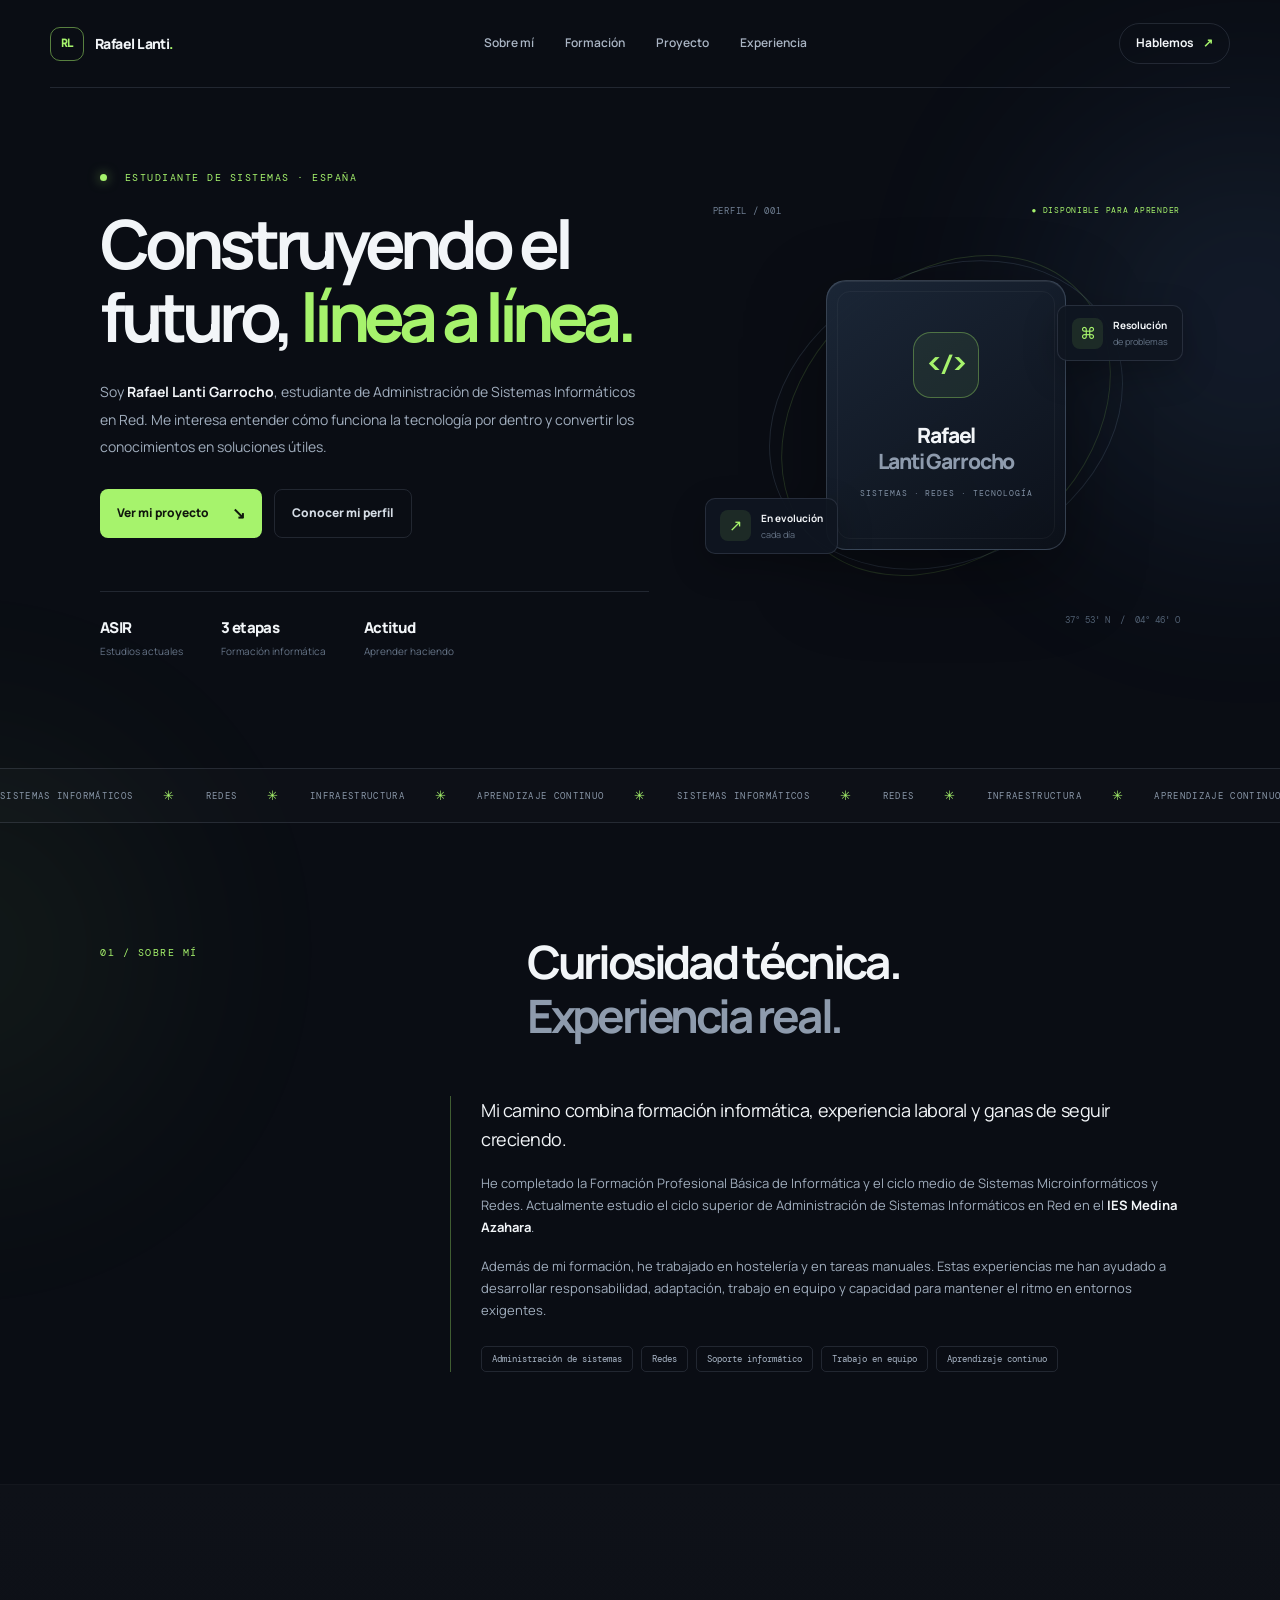
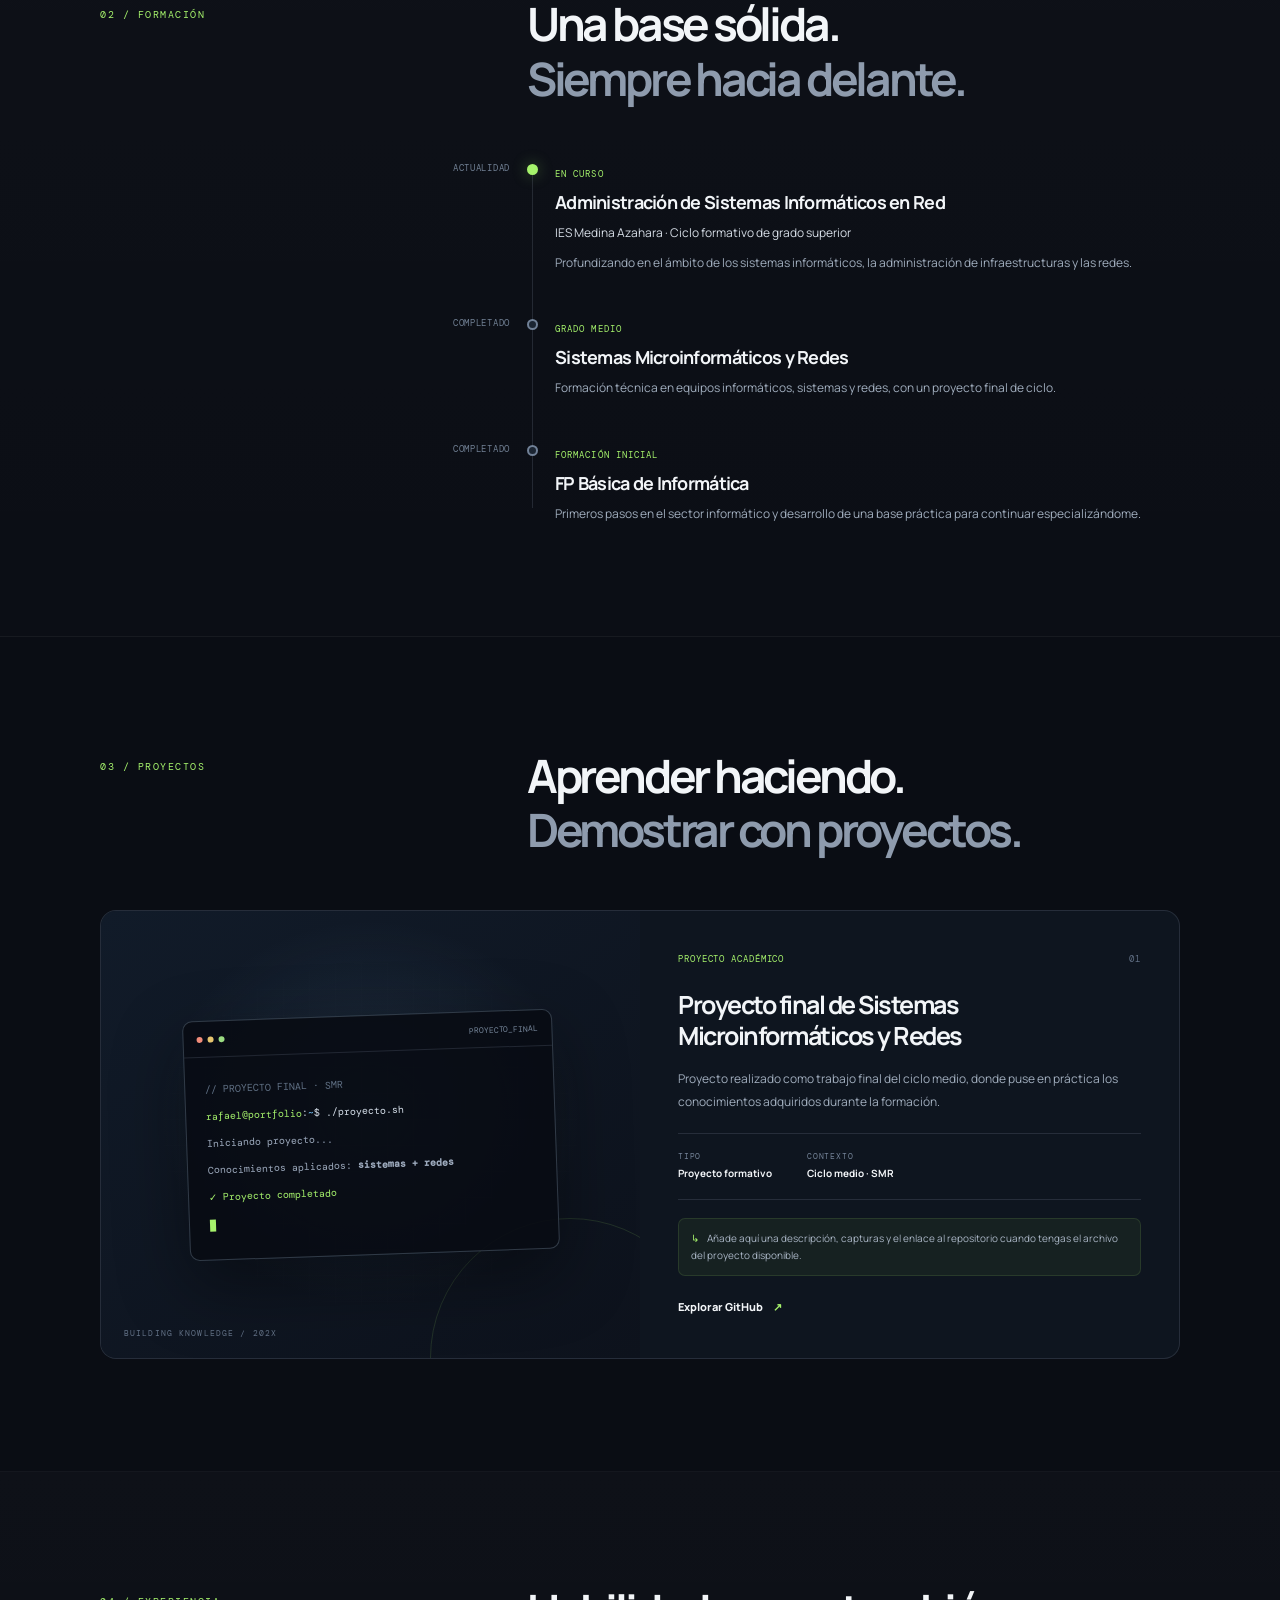
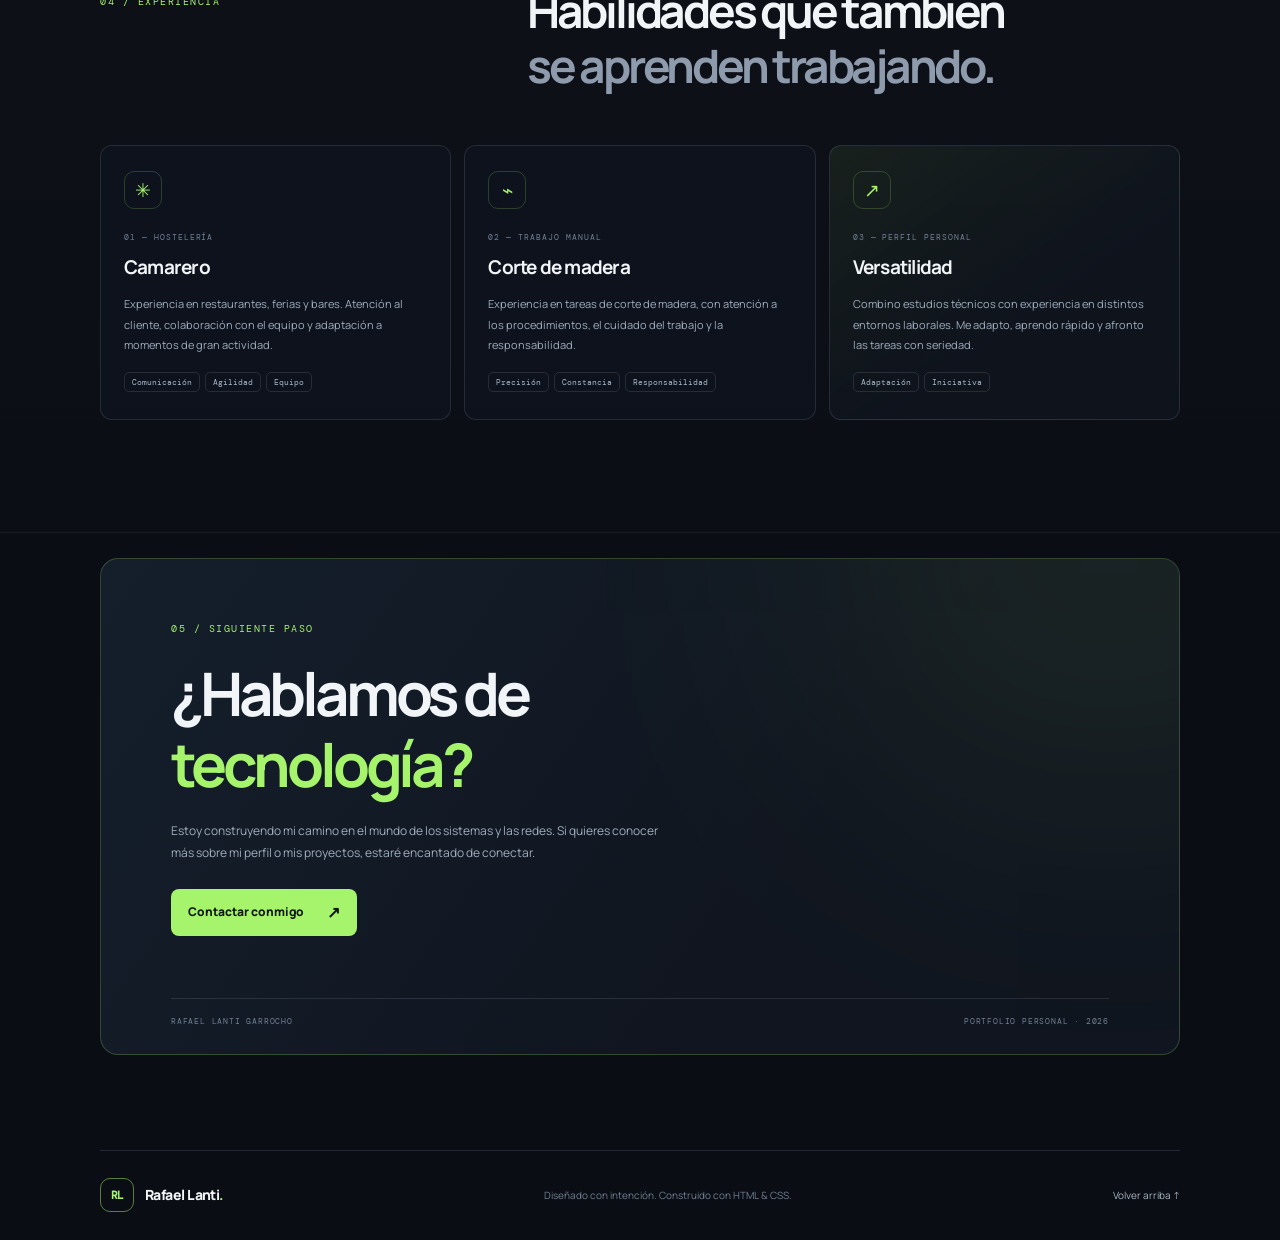
==== index.html @ 45d4a9b5 "Add files via upload" ====
<!DOCTYPE html>
<html lang="es">
<head>
  <meta charset="UTF-8">
  <meta name="viewport" content="width=device-width, initial-scale=1.0">
  <meta name="theme-color" content="#0a0d14">
  <meta name="description" content="Portfolio de Rafael Lanti Garrocho, estudiante de Administración de Sistemas Informáticos en Red.">
  <title>Rafael Lanti Garrocho — Portfolio</title>
  <link rel="preconnect" href="https://fonts.googleapis.com">
  <link rel="preconnect" href="https://fonts.gstatic.com" crossorigin>
  <link href="https://fonts.googleapis.com/css2?family=DM+Mono:wght@400;500&family=Manrope:wght@400;500;600;700;800&display=swap" rel="stylesheet">
  <link rel="stylesheet" href="styles.css">
</head>
<body>
  <div class="ambient ambient-one"></div>
  <div class="ambient ambient-two"></div>

  <header class="site-header">
    <a class="brand" href="#inicio" aria-label="Ir al inicio">
      <span class="brand-mark">RL</span>
      <span>Rafael Lanti<span class="brand-dot">.</span></span>
    </a>
    <nav class="nav-links" aria-label="Navegación principal">
      <a href="#sobre-mi">Sobre mí</a>
      <a href="#formacion">Formación</a>
      <a href="#proyectos">Proyecto</a>
      <a href="#experiencia">Experiencia</a>
    </nav>
    <a class="header-cta" href="mailto:tu-correo@ejemplo.com">Hablemos <span>↗</span></a>
  </header>

  <main>
    <section class="hero section-wrap" id="inicio">
      <div class="hero-copy">
        <div class="eyebrow"><span class="status-dot"></span> ESTUDIANTE DE SISTEMAS · ESPAÑA</div>
        <h1>Construyendo el futuro, <span>línea a línea.</span></h1>
        <p class="hero-lead">Soy <strong>Rafael Lanti Garrocho</strong>, estudiante de Administración de Sistemas Informáticos en Red. Me interesa entender cómo funciona la tecnología por dentro y convertir los conocimientos en soluciones útiles.</p>
        <div class="hero-actions">
          <a class="button button-primary" href="#proyectos">Ver mi proyecto <span>↘</span></a>
          <a class="button button-quiet" href="#sobre-mi">Conocer mi perfil</a>
        </div>
        <div class="hero-meta">
          <div><span class="meta-number">ASIR</span><span class="meta-label">Estudios actuales</span></div>
          <div><span class="meta-number">3 etapas</span><span class="meta-label">Formación informática</span></div>
          <div><span class="meta-number">Actitud</span><span class="meta-label">Aprender haciendo</span></div>
        </div>
      </div>

      <div class="hero-visual" aria-label="Tarjeta visual de perfil">
        <div class="visual-top"><span>PERFIL / 001</span><span class="live-indicator">● DISPONIBLE PARA APRENDER</span></div>
        <div class="orbit orbit-outer"></div>
        <div class="orbit orbit-inner"></div>
        <div class="core-card">
          <div class="core-icon">&lt;/&gt;</div>
          <div class="core-name">Rafael<br><span>Lanti Garrocho</span></div>
          <div class="core-role">SISTEMAS · REDES · TECNOLOGÍA</div>
        </div>
        <div class="float-chip chip-top"><span class="chip-symbol">⌘</span><span><b>Resolución</b><small>de problemas</small></span></div>
        <div class="float-chip chip-bottom"><span class="chip-symbol">↗</span><span><b>En evolución</b><small>cada día</small></span></div>
        <div class="visual-index">37° 53' N&nbsp; / &nbsp;04° 46' O</div>
      </div>
    </section>

    <div class="ticker" aria-label="Áreas de interés">
      <div class="ticker-track">
        <span>SISTEMAS INFORMÁTICOS</span><i>✳</i><span>REDES</span><i>✳</i><span>INFRAESTRUCTURA</span><i>✳</i><span>APRENDIZAJE CONTINUO</span><i>✳</i><span>SISTEMAS INFORMÁTICOS</span><i>✳</i><span>REDES</span><i>✳</i><span>INFRAESTRUCTURA</span><i>✳</i><span>APRENDIZAJE CONTINUO</span><i>✳</i>
      </div>
    </div>

    <section class="section-wrap section-block" id="sobre-mi">
      <div class="section-heading">
        <p class="eyebrow">01 / SOBRE MÍ</p>
        <h2>Curiosidad técnica.<br><span>Experiencia real.</span></h2>
      </div>
      <div class="about-content">
        <p class="about-intro">Mi camino combina formación informática, experiencia laboral y ganas de seguir creciendo.</p>
        <p>He completado la Formación Profesional Básica de Informática y el ciclo medio de Sistemas Microinformáticos y Redes. Actualmente estudio el ciclo superior de Administración de Sistemas Informáticos en Red en el <strong>IES Medina Azahara</strong>.</p>
        <p>Además de mi formación, he trabajado en hostelería y en tareas manuales. Estas experiencias me han ayudado a desarrollar responsabilidad, adaptación, trabajo en equipo y capacidad para mantener el ritmo en entornos exigentes.</p>
        <div class="tag-list"><span>Administración de sistemas</span><span>Redes</span><span>Soporte informático</span><span>Trabajo en equipo</span><span>Aprendizaje continuo</span></div>
      </div>
    </section>

    <section class="education-section" id="formacion">
      <div class="section-wrap section-block">
        <div class="section-heading">
          <p class="eyebrow">02 / FORMACIÓN</p>
          <h2>Una base sólida.<br><span>Siempre hacia delante.</span></h2>
        </div>
        <div class="timeline">
          <article class="timeline-item current">
            <div class="timeline-marker"></div>
            <div class="timeline-date">ACTUALIDAD</div>
            <div class="timeline-body">
              <span class="timeline-label">EN CURSO</span>
              <h3>Administración de Sistemas Informáticos en Red</h3>
              <p class="timeline-place">IES Medina Azahara · Ciclo formativo de grado superior</p>
              <p>Profundizando en el ámbito de los sistemas informáticos, la administración de infraestructuras y las redes.</p>
            </div>
          </article>
          <article class="timeline-item">
            <div class="timeline-marker"></div>
            <div class="timeline-date">COMPLETADO</div>
            <div class="timeline-body">
              <span class="timeline-label">GRADO MEDIO</span>
              <h3>Sistemas Microinformáticos y Redes</h3>
              <p>Formación técnica en equipos informáticos, sistemas y redes, con un proyecto final de ciclo.</p>
            </div>
          </article>
          <article class="timeline-item">
            <div class="timeline-marker"></div>
            <div class="timeline-date">COMPLETADO</div>
            <div class="timeline-body">
              <span class="timeline-label">FORMACIÓN INICIAL</span>
              <h3>FP Básica de Informática</h3>
              <p>Primeros pasos en el sector informático y desarrollo de una base práctica para continuar especializándome.</p>
            </div>
          </article>
        </div>
      </div>
    </section>

    <section class="section-wrap section-block" id="proyectos">
      <div class="section-heading">
        <p class="eyebrow">03 / PROYECTOS</p>
        <h2>Aprender haciendo.<br><span>Demostrar con proyectos.</span></h2>
      </div>
      <article class="project-card">
        <div class="project-art">
          <div class="project-window">
            <div class="window-bar"><span></span><span></span><span></span><small>PROYECTO_FINAL</small></div>
            <div class="terminal-content">
              <p class="terminal-muted">// PROYECTO FINAL · SMR</p>
              <p><span class="terminal-green">rafael@portfolio</span>:<span class="terminal-blue">~</span>$ ./proyecto.sh</p>
              <p class="terminal-output">Iniciando proyecto...</p>
              <p class="terminal-output">Conocimientos aplicados: <b>sistemas + redes</b></p>
              <p class="terminal-success">✓ Proyecto completado</p>
              <span class="cursor"></span>
            </div>
          </div>
          <div class="art-orb"></div>
          <span class="art-caption">BUILDING KNOWLEDGE / 202X</span>
        </div>
        <div class="project-info">
          <div class="project-kicker">PROYECTO ACADÉMICO <span>01</span></div>
          <h3>Proyecto final de Sistemas Microinformáticos y Redes</h3>
          <p>Proyecto realizado como trabajo final del ciclo medio, donde puse en práctica los conocimientos adquiridos durante la formación.</p>
          <div class="project-details">
            <div><span>TIPO</span><b>Proyecto formativo</b></div>
            <div><span>CONTEXTO</span><b>Ciclo medio · SMR</b></div>
          </div>
          <div class="project-note"><span>↳</span> Añade aquí una descripción, capturas y el enlace al repositorio cuando tengas el archivo del proyecto disponible.</div>
          <a class="text-link" href="https://github.com/" target="_blank" rel="noreferrer">Explorar GitHub <span>↗</span></a>
        </div>
      </article>
    </section>

    <section class="experience-section" id="experiencia">
      <div class="section-wrap section-block">
        <div class="section-heading">
          <p class="eyebrow">04 / EXPERIENCIA</p>
          <h2>Habilidades que también<br><span>se aprenden trabajando.</span></h2>
        </div>
        <div class="experience-grid">
          <article class="experience-card">
            <div class="experience-icon">✳</div>
            <p class="card-index">01 — HOSTELERÍA</p>
            <h3>Camarero</h3>
            <p>Experiencia en restaurantes, ferias y bares. Atención al cliente, colaboración con el equipo y adaptación a momentos de gran actividad.</p>
            <div class="mini-tags"><span>Comunicación</span><span>Agilidad</span><span>Equipo</span></div>
          </article>
          <article class="experience-card">
            <div class="experience-icon">⌁</div>
            <p class="card-index">02 — TRABAJO MANUAL</p>
            <h3>Corte de madera</h3>
            <p>Experiencia en tareas de corte de madera, con atención a los procedimientos, el cuidado del trabajo y la responsabilidad.</p>
            <div class="mini-tags"><span>Precisión</span><span>Constancia</span><span>Responsabilidad</span></div>
          </article>
          <article class="experience-card experience-card-highlight">
            <div class="experience-icon">↗</div>
            <p class="card-index">03 — PERFIL PERSONAL</p>
            <h3>Versatilidad</h3>
            <p>Combino estudios técnicos con experiencia en distintos entornos laborales. Me adapto, aprendo rápido y afronto las tareas con seriedad.</p>
            <div class="mini-tags"><span>Adaptación</span><span>Iniciativa</span></div>
          </article>
        </div>
      </div>
    </section>

    <section class="contact-section section-wrap" id="contacto">
      <div class="contact-card">
        <div class="contact-glow"></div>
        <p class="eyebrow">05 / SIGUIENTE PASO</p>
        <h2>¿Hablamos de<br><span>tecnología?</span></h2>
        <p>Estoy construyendo mi camino en el mundo de los sistemas y las redes. Si quieres conocer más sobre mi perfil o mis proyectos, estaré encantado de conectar.</p>
        <a class="button button-primary" href="mailto:tu-correo@ejemplo.com">Contactar conmigo <span>↗</span></a>
        <div class="contact-foot"><span>RAFAEL LANTI GARROCHO</span><span>PORTFOLIO PERSONAL · 2026</span></div>
      </div>
    </section>
  </main>

  <footer class="site-footer">
    <a class="brand" href="#inicio"><span class="brand-mark">RL</span><span>Rafael Lanti<span class="brand-dot">.</span></span></a>
    <p>Diseñado con intención. Construido con HTML & CSS.</p>
    <a href="#inicio" class="back-top">Volver arriba ↑</a>
  </footer>
</body>
</html>
---- styles.css ----
/* Rafael Lanti Garrocho — Portfolio
   Diseño responsive. HTML y CSS separados. */
:root {
  --bg: #0a0d14;
  --panel: #101621;
  --panel-soft: #131c29;
  --text: #f2f5f8;
  --muted: #a0adbd;
  --subtle: #657386;
  --line: rgba(181, 199, 222, .14);
  --accent: #a6f36c;
  --accent-2: #79c8ff;
  --font: 'Manrope', sans-serif;
  --mono: 'DM Mono', monospace;
}
* { box-sizing: border-box; }
html { scroll-behavior: smooth; scroll-padding-top: 90px; }
body { margin: 0; background: var(--bg); color: var(--text); font-family: var(--font); line-height: 1.7; overflow-x: hidden; }
body::before { content: ""; position: fixed; inset: 0; pointer-events: none; z-index: -1; opacity: .16; background-image: linear-gradient(rgba(255,255,255,.025) 1px, transparent 1px), linear-gradient(90deg, rgba(255,255,255,.025) 1px, transparent 1px); background-size: 48px 48px; mask-image: linear-gradient(to bottom, black, transparent 80%); }
a { color: inherit; text-decoration: none; }
.ambient { position: absolute; width: 400px; height: 400px; border-radius: 50%; filter: blur(120px); opacity: .11; pointer-events: none; z-index: -1; }
.ambient-one { background: #68a8ff; top: 120px; right: -170px; }
.ambient-two { background: #a6f36c; top: 750px; left: -240px; opacity: .06; }
.site-header { width: min(1180px, calc(100% - 48px)); height: 88px; margin: auto; display: flex; align-items: center; justify-content: space-between; border-bottom: 1px solid var(--line); position: relative; z-index: 3; }
.brand { display: inline-flex; align-items: center; gap: 11px; font-size: 14px; font-weight: 800; letter-spacing: -.04em; white-space: nowrap; }
.brand-mark { display: grid; place-items: center; width: 34px; height: 34px; border: 1px solid rgba(166,243,108,.5); border-radius: 10px; color: var(--accent); font-family: var(--mono); font-size: 11px; letter-spacing: -.08em; }
.brand-dot { color: var(--accent); }
.nav-links { display: flex; align-items: center; gap: 31px; color: #aab5c4; font-size: 12px; font-weight: 600; }
.nav-links a, .back-top { transition: color .2s ease; }
.nav-links a:hover, .back-top:hover { color: var(--accent); }
.header-cta { border: 1px solid var(--line); border-radius: 999px; padding: 9px 16px; font-size: 12px; font-weight: 700; }
.header-cta span { color: var(--accent); margin-left: 7px; }
.section-wrap { width: min(1080px, calc(100% - 48px)); margin-inline: auto; }
.hero { min-height: 680px; display: grid; grid-template-columns: 1.08fr .92fr; align-items: center; gap: 64px; padding-top: 44px; padding-bottom: 70px; }
.eyebrow { font: 10px/1.5 var(--mono); letter-spacing: .15em; color: var(--accent); margin: 0 0 22px; }
.status-dot { display: inline-block; width: 7px; height: 7px; background: var(--accent); border-radius: 50%; margin-right: 10px; box-shadow: 0 0 12px rgba(166,243,108,.6); }
h1, h2, h3, p { margin-top: 0; }
h1 { font-size: clamp(42px, 5.3vw, 68px); letter-spacing: -.075em; line-height: 1.08; font-weight: 700; max-width: 620px; margin-bottom: 25px; }
h1 span, h2 span { color: var(--accent); }
.hero-lead { max-width: 570px; color: var(--muted); font-size: 14px; line-height: 1.95; }
.hero-lead strong { color: var(--text); font-weight: 700; }
.hero-actions { display: flex; flex-wrap: wrap; gap: 12px; margin-top: 29px; }
.button { display: inline-flex; align-items: center; gap: 23px; justify-content: center; border-radius: 8px; padding: 13px 17px; font-size: 12px; font-weight: 800; transition: transform .2s ease, background .2s ease; }
.button:hover { transform: translateY(-2px); }
.button-primary { color: #10170d; background: var(--accent); }
.button-primary:hover { background: #bcff8a; }
.button-quiet { border: 1px solid var(--line); color: #d5dce5; }
.button span { font-size: 16px; line-height: 1; }
.hero-meta { display: flex; gap: 38px; margin-top: 53px; padding-top: 23px; border-top: 1px solid var(--line); }
.hero-meta div { display: flex; flex-direction: column; gap: 3px; }
.meta-number { font-size: 15px; font-weight: 800; letter-spacing: -.04em; }
.meta-label { color: var(--subtle); font-size: 10px; }
.hero-visual { position: relative; min-height: 430px; display: grid; place-items: center; isolation: isolate; }
.visual-top { position: absolute; top: 5px; left: 0; right: 0; display: flex; justify-content: space-between; font: 9px var(--mono); color: #718094; letter-spacing: .08em; }
.live-indicator { color: var(--accent); font-size: 8px; }
.orbit { position: absolute; border: 1px solid rgba(144,171,201,.17); border-radius: 50%; transform: rotate(-28deg); }
.orbit-outer { width: 370px; height: 290px; }
.orbit-inner { width: 280px; height: 365px; transform: rotate(48deg); border-color: rgba(166,243,108,.16); }
.core-card { width: 240px; height: 270px; border: 1px solid rgba(177,199,225,.22); background: linear-gradient(145deg, rgba(28,40,56,.95), rgba(12,17,26,.96)); border-radius: 20px; display: flex; flex-direction: column; justify-content: center; align-items: center; position: relative; z-index: 1; box-shadow: 0 25px 80px rgba(0,0,0,.38), inset 0 1px 0 rgba(255,255,255,.07); }
.core-card::before { content: ""; position: absolute; inset: 10px; border: 1px solid rgba(255,255,255,.045); border-radius: 13px; }
.core-icon { display: grid; place-items: center; width: 66px; height: 66px; border-radius: 18px; color: var(--accent); border: 1px solid rgba(166,243,108,.35); background: rgba(166,243,108,.07); font: 700 22px var(--mono); margin-bottom: 24px; }
.core-name { font-size: 21px; font-weight: 800; text-align: center; letter-spacing: -.055em; line-height: 1.25; }
.core-name span { color: #8e9bad; }
.core-role { font: 8px var(--mono); letter-spacing: .12em; color: #8190a4; margin-top: 14px; }
.float-chip { position: absolute; z-index: 2; display: flex; align-items: center; gap: 10px; background: rgba(16,22,33,.93); border: 1px solid var(--line); border-radius: 10px; padding: 11px 14px; box-shadow: 0 12px 35px rgba(0,0,0,.24); }
.chip-top { top: 105px; right: -3px; }
.chip-bottom { bottom: 76px; left: -8px; }
.chip-symbol { display: grid; place-items: center; height: 31px; width: 31px; border-radius: 8px; background: rgba(166,243,108,.1); color: var(--accent); font: 16px var(--mono); }
.float-chip b, .float-chip small { display: block; }
.float-chip b { font-size: 10px; }
.float-chip small { font-size: 9px; color: var(--subtle); }
.visual-index { position: absolute; bottom: 4px; right: 0; color: #526174; font: 9px var(--mono); }
.ticker { overflow: hidden; border-block: 1px solid var(--line); background: rgba(255,255,255,.015); }
.ticker-track { width: max-content; display: flex; align-items: center; gap: 30px; padding: 18px 0; animation: ticker 35s linear infinite; font: 9px var(--mono); letter-spacing: .15em; color: #8a98a9; }
.ticker-track i { color: var(--accent); font-style: normal; font-size: 13px; }
@keyframes ticker { to { transform: translateX(-50%); } }
.section-block { padding-top: 112px; padding-bottom: 112px; }
.section-heading { display: grid; grid-template-columns: .75fr 1.25fr; gap: 35px; align-items: start; margin-bottom: 52px; }
.section-heading .eyebrow { padding-top: 10px; }
h2 { font-size: clamp(31px, 4vw, 46px); line-height: 1.18; letter-spacing: -.07em; margin-bottom: 0; }
h2 span { color: #8e9bad; }
.about-content { max-width: 730px; margin-left: auto; border-left: 1px solid rgba(166,243,108,.35); padding-left: 30px; color: var(--muted); font-size: 13px; }
.about-content p { margin-bottom: 17px; }
.about-content strong { color: var(--text); }
.about-intro { color: var(--text); font-size: 18px; line-height: 1.65; letter-spacing: -.025em; }
.tag-list, .mini-tags { display: flex; flex-wrap: wrap; gap: 8px; margin-top: 25px; }
.tag-list span, .mini-tags span { border: 1px solid var(--line); border-radius: 5px; padding: 6px 10px; color: #aab7c7; font: 9px var(--mono); }
.education-section, .experience-section { background: linear-gradient(180deg, rgba(255,255,255,.018), rgba(255,255,255,.008)); border-block: 1px solid rgba(255,255,255,.035); }
.timeline { max-width: 790px; margin-left: auto; position: relative; }
.timeline::before { content: ""; position: absolute; top: 7px; bottom: 16px; left: 142px; width: 1px; background: var(--line); }
.timeline-item { display: grid; grid-template-columns: 120px 1fr; gap: 45px; position: relative; padding-bottom: 40px; }
.timeline-item:last-child { padding-bottom: 0; }
.timeline-marker { position: absolute; left: 137px; top: 6px; width: 11px; height: 11px; border-radius: 50%; background: #1b2532; border: 2px solid #718197; z-index: 1; }
.timeline-item.current .timeline-marker { border-color: var(--accent); background: var(--accent); box-shadow: 0 0 15px rgba(166,243,108,.35); }
.timeline-date { font: 9px var(--mono); color: #718094; letter-spacing: .08em; padding-top: 4px; text-align: right; }
.timeline-body { padding-left: 0; }
.timeline-label { display: inline-block; font: 9px var(--mono); color: var(--accent); letter-spacing: .12em; margin-bottom: 10px; }
.timeline-body h3 { font-size: 18px; line-height: 1.4; letter-spacing: -.04em; margin-bottom: 8px; }
.timeline-body p { color: var(--muted); font-size: 12px; margin-bottom: 0; }
.timeline-body .timeline-place { color: #d5dce5; margin-bottom: 9px; }
.project-card { display: grid; grid-template-columns: 1fr 1fr; border: 1px solid var(--line); border-radius: 16px; overflow: hidden; background: rgba(17,24,35,.75); }
.project-art { min-height: 390px; position: relative; display: grid; place-items: center; overflow: hidden; background: radial-gradient(ellipse at 50% 45%, rgba(91,133,169,.2), transparent 55%), linear-gradient(145deg, #111b29, #0d121c); }
.project-art::before { content: ""; position: absolute; inset: 0; opacity: .5; background-image: linear-gradient(rgba(255,255,255,.035) 1px, transparent 1px), linear-gradient(90deg, rgba(255,255,255,.035) 1px, transparent 1px); background-size: 26px 26px; mask-image: radial-gradient(ellipse, black, transparent 75%); }
.project-window { width: min(370px, 82%); border: 1px solid rgba(169,193,220,.25); border-radius: 10px; background: rgba(8,12,19,.9); box-shadow: 0 25px 70px rgba(0,0,0,.4); position: relative; z-index: 1; transform: rotate(-2deg); }
.window-bar { height: 36px; display: flex; align-items: center; gap: 5px; padding: 0 13px; border-bottom: 1px solid var(--line); }
.window-bar > span { width: 6px; height: 6px; border-radius: 50%; background: #536174; }
.window-bar > span:first-child { background: #f08c7a; }
.window-bar > span:nth-child(2) { background: #e6c56f; }
.window-bar > span:nth-child(3) { background: #9bdc82; }
.window-bar small { margin-left: auto; font: 8px var(--mono); color: #77879b; }
.terminal-content { padding: 22px 20px 26px; font: 10px/1.9 var(--mono); color: #d7e0eb; }
.terminal-content p { margin-bottom: 8px; }
.terminal-muted { color: #607084; }
.terminal-green, .terminal-success { color: var(--accent); }
.terminal-blue { color: var(--accent-2); }
.terminal-output { color: #9daabd; }
.cursor { display: inline-block; width: 6px; height: 12px; vertical-align: middle; background: var(--accent); animation: blink 1s steps(2, start) infinite; }
@keyframes blink { to { visibility: hidden; } }
.art-orb { position: absolute; width: 280px; height: 280px; border: 1px solid rgba(166,243,108,.13); border-radius: 50%; right: -70px; bottom: -140px; }
.art-caption { position: absolute; bottom: 20px; left: 23px; color: #637287; font: 8px var(--mono); letter-spacing: .14em; }
.project-info { padding: 42px 38px; display: flex; flex-direction: column; align-items: flex-start; }
.project-kicker { display: flex; justify-content: space-between; width: 100%; font: 9px var(--mono); color: var(--accent); letter-spacing: .1em; margin-bottom: 24px; }
.project-kicker span { color: #627186; }
.project-info h3 { font-size: 25px; line-height: 1.25; letter-spacing: -.06em; margin-bottom: 17px; }
.project-info > p { color: var(--muted); font-size: 12px; line-height: 1.9; }
.project-details { display: flex; gap: 35px; border-block: 1px solid var(--line); padding: 17px 0; margin: 7px 0 18px; width: 100%; }
.project-details div { display: flex; flex-direction: column; gap: 4px; }
.project-details span { color: #758499; font: 8px var(--mono); letter-spacing: .1em; }
.project-details b { font-size: 10px; font-weight: 700; }
.project-note { color: #a9b5c4; font-size: 10px; line-height: 1.7; background: rgba(166,243,108,.05); border: 1px solid rgba(166,243,108,.12); border-radius: 7px; padding: 11px 12px; margin-bottom: 22px; }
.project-note span { color: var(--accent); margin-right: 6px; }
.text-link { font-size: 11px; font-weight: 800; margin-top: auto; }
.text-link span { color: var(--accent); margin-left: 8px; }
.experience-grid { display: grid; grid-template-columns: repeat(3, 1fr); gap: 13px; }
.experience-card { padding: 25px 23px 23px; border: 1px solid var(--line); border-radius: 12px; background: rgba(16,22,33,.62); min-height: 275px; transition: transform .2s ease, border-color .2s ease; }
.experience-card:hover { transform: translateY(-4px); border-color: rgba(166,243,108,.3); }
.experience-card-highlight { background: linear-gradient(145deg, rgba(166,243,108,.075), rgba(16,22,33,.65) 60%); }
.experience-icon { width: 38px; height: 38px; display: grid; place-items: center; color: var(--accent); border: 1px solid rgba(166,243,108,.2); border-radius: 10px; font-size: 19px; margin-bottom: 23px; }
.card-index { font: 8px var(--mono); color: #728196; letter-spacing: .12em; margin-bottom: 9px; }
.experience-card h3 { font-size: 19px; letter-spacing: -.04em; margin-bottom: 11px; }
.experience-card > p:not(.card-index) { color: var(--muted); font-size: 11px; line-height: 1.85; }
.mini-tags { margin-top: 17px; gap: 5px; }
.mini-tags span { font-size: 8px; padding: 4px 7px; }
.contact-section { padding-top: 25px; padding-bottom: 95px; }
.contact-card { position: relative; overflow: hidden; border: 1px solid rgba(166,243,108,.22); border-radius: 18px; background: linear-gradient(125deg, #141f2b, #10151f 65%); padding: 62px 70px 28px; }
.contact-glow { position: absolute; width: 400px; height: 400px; right: -130px; top: -230px; background: var(--accent); filter: blur(150px); opacity: .12; pointer-events: none; }
.contact-card h2 { font-size: clamp(40px, 5vw, 60px); margin-bottom: 20px; position: relative; }
.contact-card h2 span { color: var(--accent); }
.contact-card > p:not(.eyebrow) { max-width: 500px; color: var(--muted); font-size: 12px; line-height: 1.9; margin-bottom: 24px; }
.contact-card .button { position: relative; }
.contact-foot { border-top: 1px solid var(--line); margin-top: 62px; padding-top: 17px; display: flex; justify-content: space-between; gap: 20px; font: 8px var(--mono); color: #718094; letter-spacing: .1em; }
.site-footer { width: min(1080px, calc(100% - 48px)); margin: 0 auto; min-height: 90px; display: flex; align-items: center; justify-content: space-between; gap: 20px; border-top: 1px solid var(--line); }
.site-footer p { margin: 0; color: #718094; font-size: 10px; }
.back-top { color: #aab5c4; font-size: 10px; }

@media (max-width: 900px) {
  .hero { gap: 25px; grid-template-columns: 1fr .85fr; }
  .hero-meta { gap: 22px; }
  .hero-visual { transform: scale(.9); }
  .section-heading { grid-template-columns: .6fr 1.4fr; }
  .project-info { padding: 32px 27px; }
  .experience-card { padding: 21px 17px; }
}
@media (max-width: 700px) {
  .site-header { width: calc(100% - 34px); height: 72px; }
  .nav-links { display: none; }
  .header-cta { padding: 8px 12px; }
  .section-wrap { width: calc(100% - 36px); }
  .hero { display: flex; flex-direction: column; align-items: stretch; padding-top: 68px; padding-bottom: 45px; gap: 15px; }
  h1 { font-size: clamp(43px, 11vw, 62px); }
  .hero-lead { font-size: 13px; }
  .hero-meta { gap: 0; justify-content: space-between; margin-top: 37px; }
  .meta-number { font-size: 13px; }
  .meta-label { font-size: 9px; }
  .hero-visual { min-height: 390px; margin-top: 5px; transform: none; }
  .orbit-outer { width: 320px; height: 260px; }
  .orbit-inner { width: 250px; height: 320px; }
  .core-card { width: 215px; height: 245px; }
  .chip-top { right: 0; top: 85px; }
  .chip-bottom { left: 0; bottom: 58px; }
  .visual-index { bottom: 0; }
  .section-block { padding-top: 78px; padding-bottom: 78px; }
  .section-heading { display: block; margin-bottom: 35px; }
  .section-heading .eyebrow { margin-bottom: 15px; }
  h2 { font-size: 36px; }
  .about-content { padding-left: 20px; }
  .about-intro { font-size: 16px; }
  .timeline::before { left: 5px; }
  .timeline-item { grid-template-columns: 1fr; gap: 9px; padding-left: 27px; padding-bottom: 34px; }
  .timeline-marker { left: 0; }
  .timeline-date { text-align: left; font-size: 8px; }
  .timeline-body h3 { font-size: 17px; }
  .project-card { grid-template-columns: 1fr; }
  .project-art { min-height: 310px; }
  .project-info { padding: 30px 24px; min-height: 420px; }
  .project-info h3 { font-size: 23px; }
  .experience-grid { grid-template-columns: 1fr; }
  .experience-card { min-height: 0; padding: 23px; }
  .experience-icon { margin-bottom: 17px; }
  .contact-section { padding-top: 0; padding-bottom: 65px; }
  .contact-card { padding: 42px 24px 23px; }
  .contact-card h2 { font-size: 43px; }
  .contact-foot { margin-top: 45px; font-size: 7px; }
  .site-footer { width: calc(100% - 36px); flex-wrap: wrap; padding: 22px 0; }
  .site-footer p { order: 3; width: 100%; }
}
@media (prefers-reduced-motion: reduce) {
  *, *::before, *::after { scroll-behavior: auto !important; animation-duration: .01ms !important; animation-iteration-count: 1 !important; transition-duration: .01ms !important; }
}
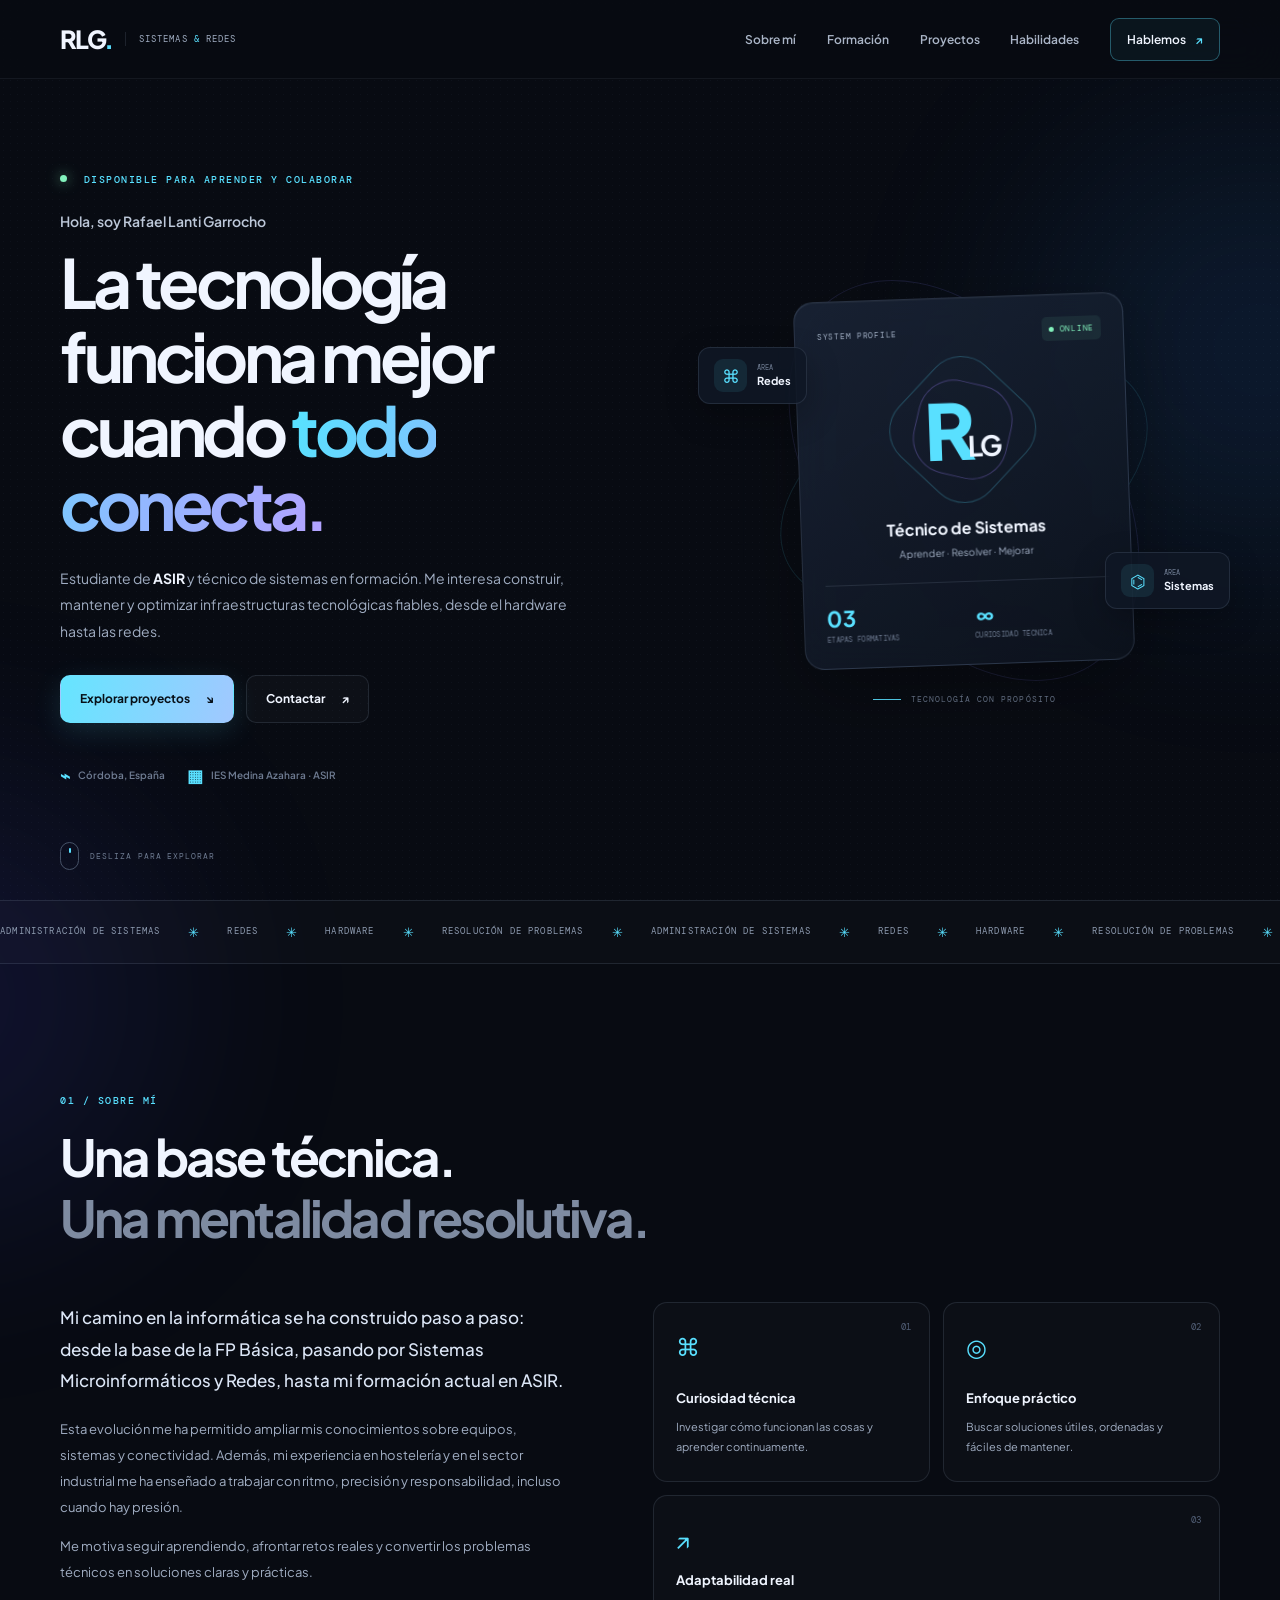
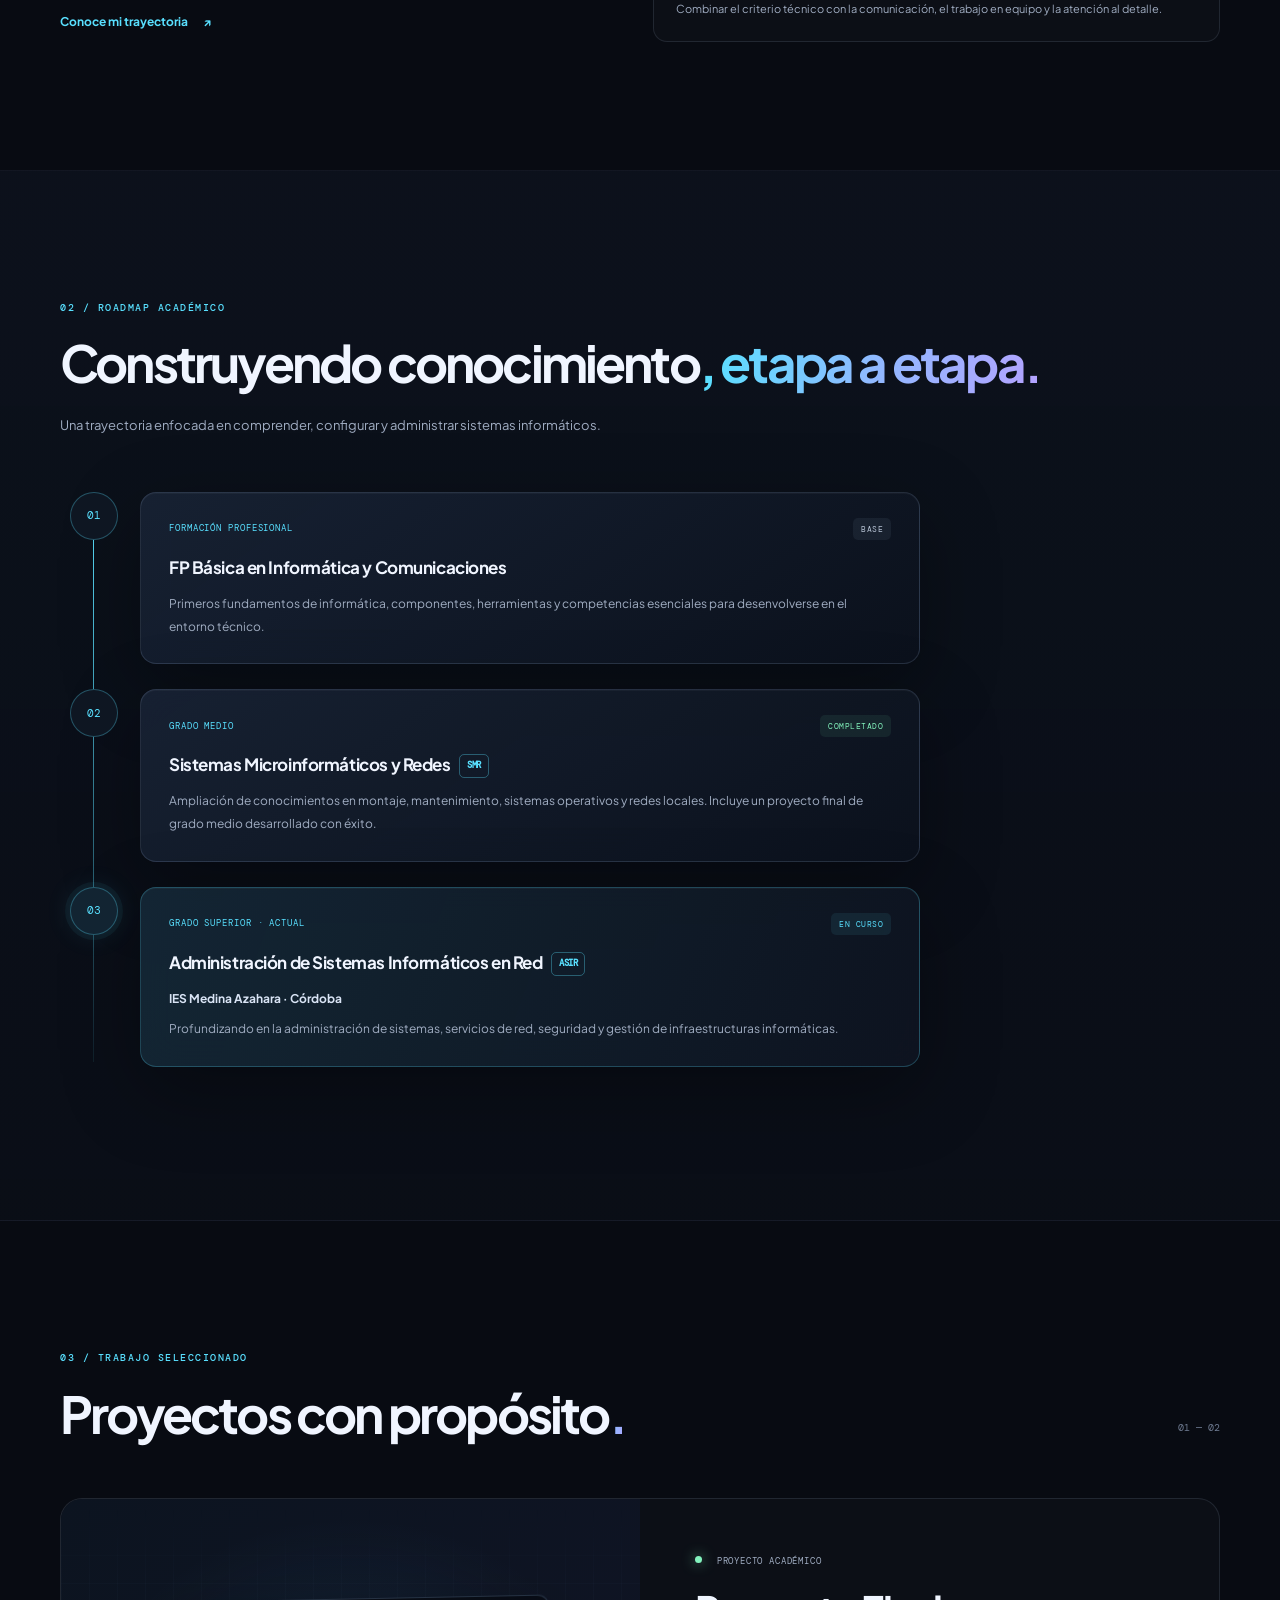
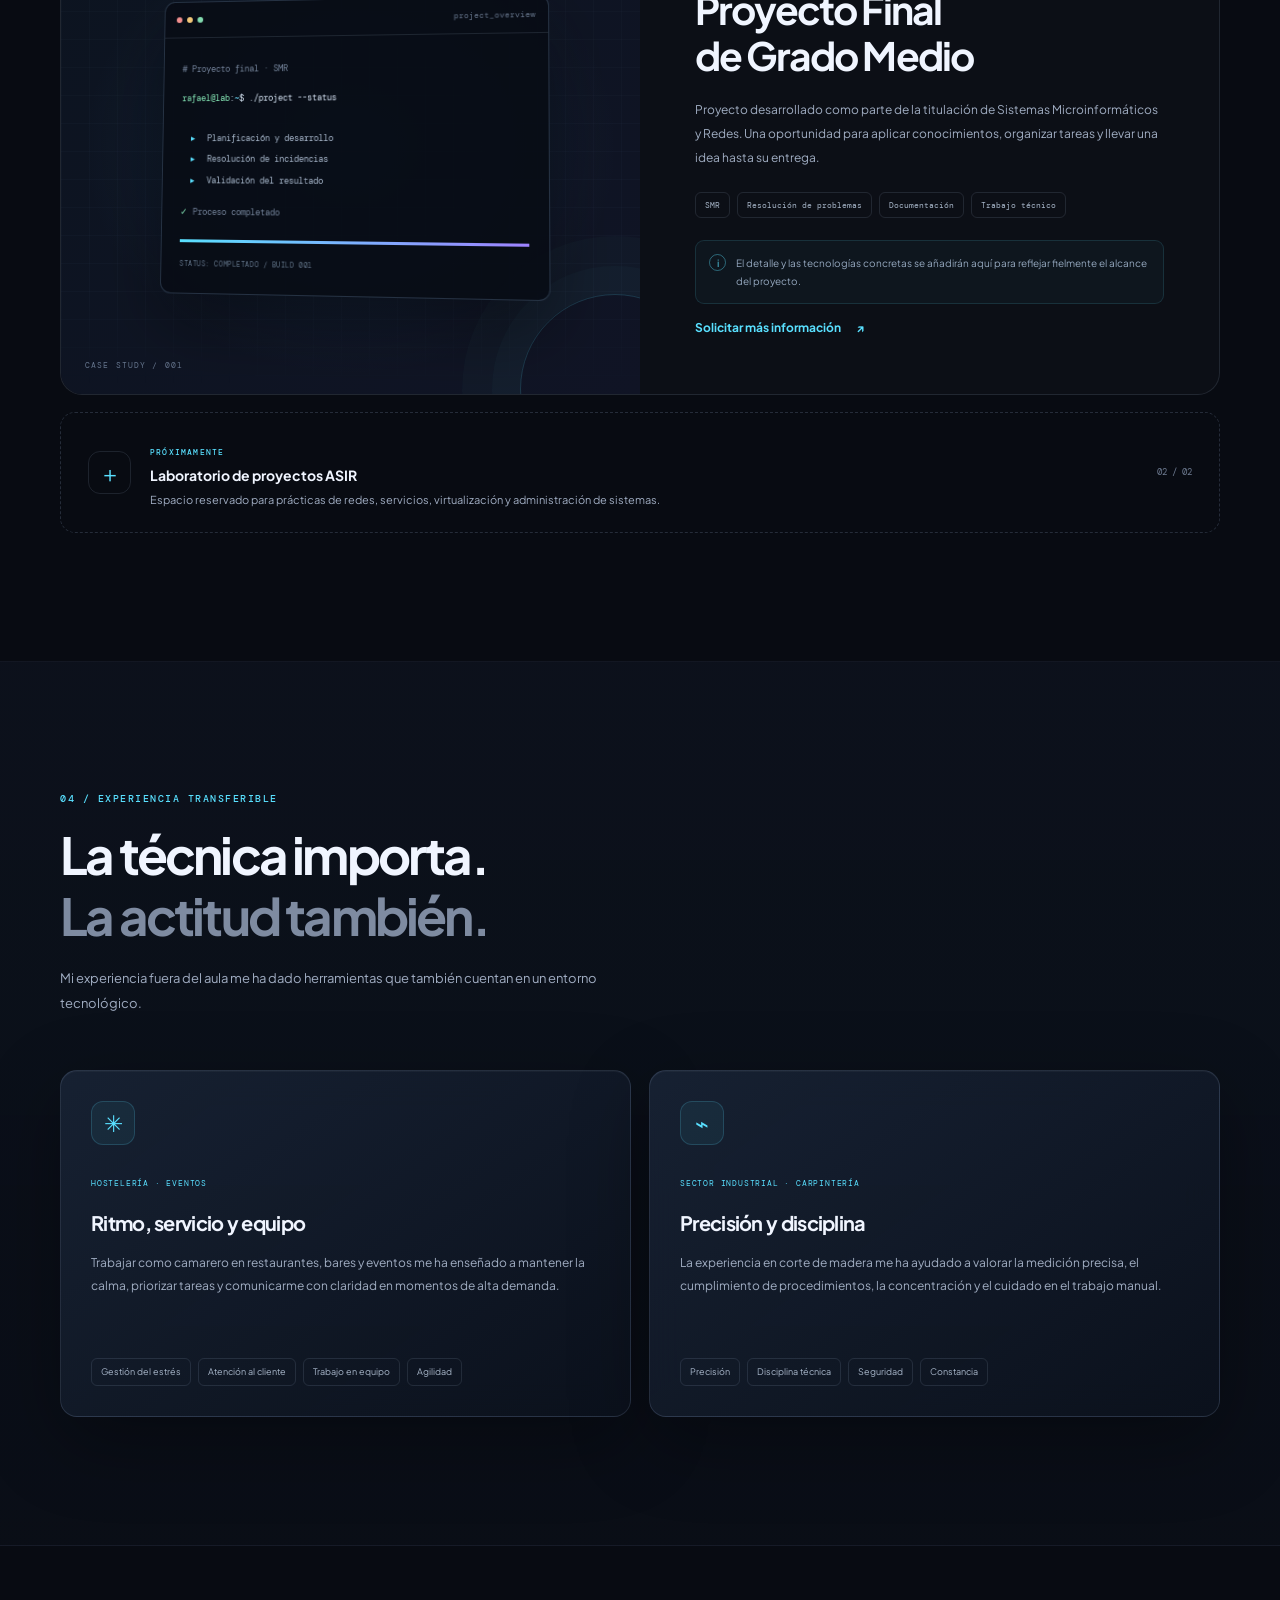
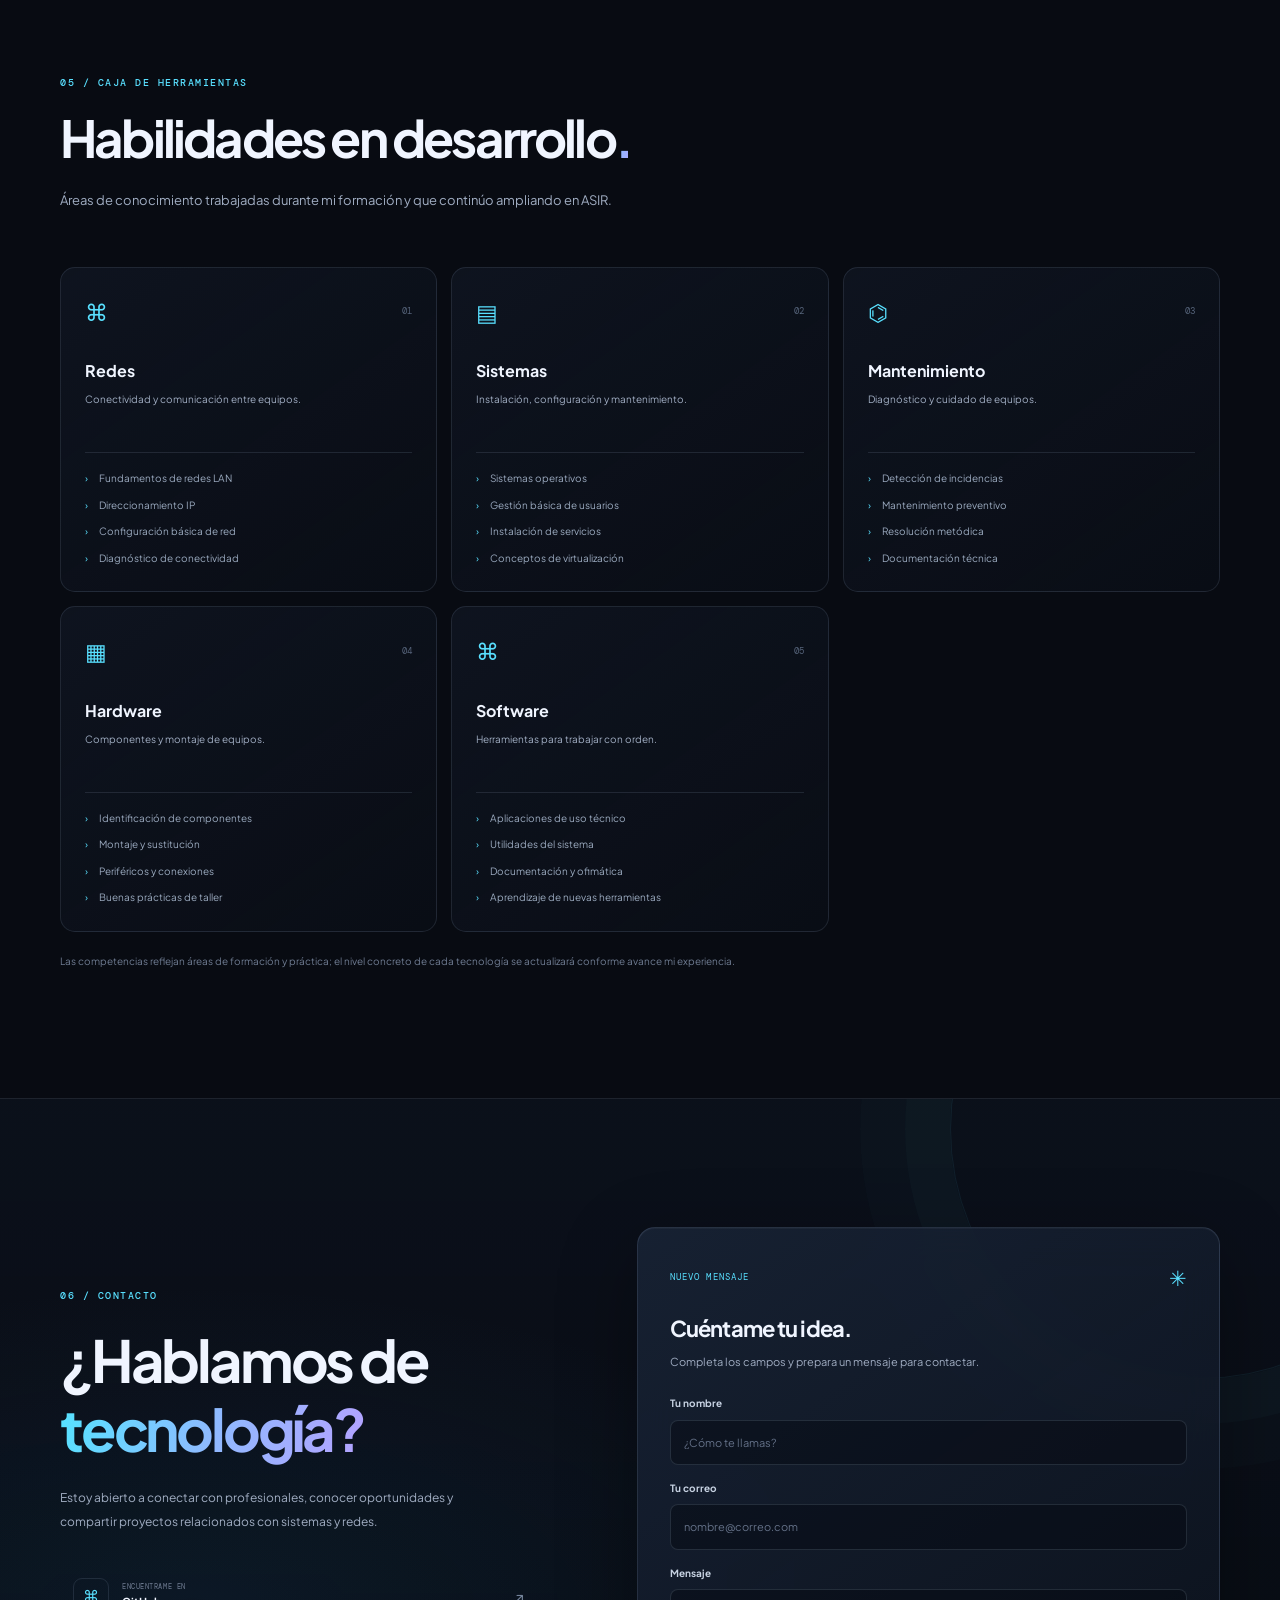
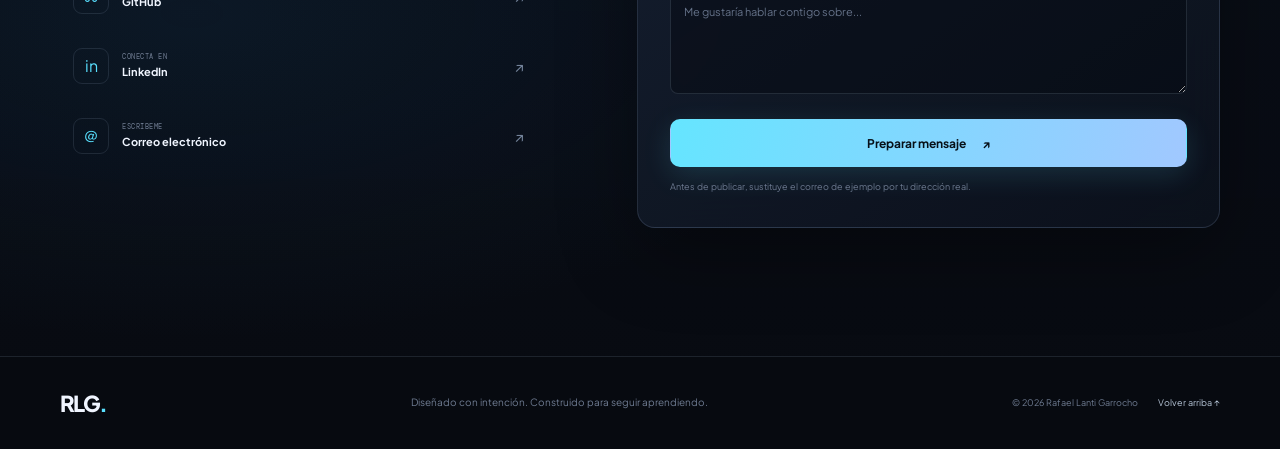
==== commit 72154756: "Add files via upload" ====
--- a/index.html
+++ b/index.html
@@ -3,205 +3,301 @@
 <head>
   <meta charset="UTF-8">
   <meta name="viewport" content="width=device-width, initial-scale=1.0">
-  <meta name="theme-color" content="#0a0d14">
-  <meta name="description" content="Portfolio de Rafael Lanti Garrocho, estudiante de Administración de Sistemas Informáticos en Red.">
-  <title>Rafael Lanti Garrocho — Portfolio</title>
+  <meta name="theme-color" content="#080b12">
+  <meta name="description" content="Portfolio de Rafael Lanti Garrocho, estudiante de ASIR y técnico de sistemas en formación. Formación en sistemas, redes, hardware y mantenimiento informático.">
+  <meta property="og:title" content="Rafael Lanti Garrocho — Sistemas & Redes">
+  <meta property="og:description" content="Portfolio profesional de Rafael Lanti Garrocho. Sistemas, redes y tecnología.">
+  <meta property="og:type" content="website">
+  <title>Rafael Lanti Garrocho — Sistemas & Redes</title>
   <link rel="preconnect" href="https://fonts.googleapis.com">
   <link rel="preconnect" href="https://fonts.gstatic.com" crossorigin>
-  <link href="https://fonts.googleapis.com/css2?family=DM+Mono:wght@400;500&family=Manrope:wght@400;500;600;700;800&display=swap" rel="stylesheet">
+  <link href="https://fonts.googleapis.com/css2?family=DM+Mono:wght@400;500&family=Plus+Jakarta+Sans:wght@400;500;600;700;800&display=swap" rel="stylesheet">
   <link rel="stylesheet" href="styles.css">
+  <script>
+    // Añade la clase js para activar las animaciones progresivas.
+    document.documentElement.classList.add('js');
+  </script>
 </head>
 <body>
-  <div class="ambient ambient-one"></div>
-  <div class="ambient ambient-two"></div>
+  <div class="ambient ambient-one" aria-hidden="true"></div>
+  <div class="ambient ambient-two" aria-hidden="true"></div>
 
   <header class="site-header">
-    <a class="brand" href="#inicio" aria-label="Ir al inicio">
-      <span class="brand-mark">RL</span>
-      <span>Rafael Lanti<span class="brand-dot">.</span></span>
-    </a>
-    <nav class="nav-links" aria-label="Navegación principal">
-      <a href="#sobre-mi">Sobre mí</a>
-      <a href="#formacion">Formación</a>
-      <a href="#proyectos">Proyecto</a>
-      <a href="#experiencia">Experiencia</a>
+    <nav class="nav container" aria-label="Navegación principal">
+      <a class="brand" href="#inicio" aria-label="Rafael Lanti Garrocho, inicio">
+        <span class="brand-mark">RLG<span>.</span></span>
+        <span class="brand-caption">SISTEMAS <i>&</i> REDES</span>
+      </a>
+      <button class="menu-toggle" type="button" aria-label="Abrir menú" aria-expanded="false" aria-controls="nav-links">
+        <span></span><span></span>
+      </button>
+      <div class="nav-links" id="nav-links">
+        <a href="#sobre-mi">Sobre mí</a>
+        <a href="#formacion">Formación</a>
+        <a href="#proyectos">Proyectos</a>
+        <a href="#habilidades">Habilidades</a>
+        <a class="nav-cta" href="#contacto">Hablemos <span aria-hidden="true">↗</span></a>
+      </div>
     </nav>
-    <a class="header-cta" href="mailto:tu-correo@ejemplo.com">Hablemos <span>↗</span></a>
   </header>
 
   <main>
-    <section class="hero section-wrap" id="inicio">
-      <div class="hero-copy">
-        <div class="eyebrow"><span class="status-dot"></span> ESTUDIANTE DE SISTEMAS · ESPAÑA</div>
-        <h1>Construyendo el futuro, <span>línea a línea.</span></h1>
-        <p class="hero-lead">Soy <strong>Rafael Lanti Garrocho</strong>, estudiante de Administración de Sistemas Informáticos en Red. Me interesa entender cómo funciona la tecnología por dentro y convertir los conocimientos en soluciones útiles.</p>
+    <section class="hero section container" id="inicio">
+      <div class="hero-copy reveal">
+        <div class="eyebrow"><span class="status-dot"></span> DISPONIBLE PARA APRENDER Y COLABORAR</div>
+        <p class="hero-kicker">Hola, soy Rafael Lanti Garrocho</p>
+        <h1>La tecnología<br>funciona mejor<br>cuando <span class="gradient-text">todo conecta.</span></h1>
+        <p class="hero-description">Estudiante de <strong>ASIR</strong> y técnico de sistemas en formación. Me interesa construir, mantener y optimizar infraestructuras tecnológicas fiables, desde el hardware hasta las redes.</p>
         <div class="hero-actions">
-          <a class="button button-primary" href="#proyectos">Ver mi proyecto <span>↘</span></a>
-          <a class="button button-quiet" href="#sobre-mi">Conocer mi perfil</a>
+          <a class="button button-primary" href="#proyectos">Explorar proyectos <span aria-hidden="true">↘</span></a>
+          <a class="button button-quiet" href="#contacto">Contactar <span aria-hidden="true">↗</span></a>
         </div>
         <div class="hero-meta">
-          <div><span class="meta-number">ASIR</span><span class="meta-label">Estudios actuales</span></div>
-          <div><span class="meta-number">3 etapas</span><span class="meta-label">Formación informática</span></div>
-          <div><span class="meta-number">Actitud</span><span class="meta-label">Aprender haciendo</span></div>
-        </div>
-      </div>
-
-      <div class="hero-visual" aria-label="Tarjeta visual de perfil">
-        <div class="visual-top"><span>PERFIL / 001</span><span class="live-indicator">● DISPONIBLE PARA APRENDER</span></div>
-        <div class="orbit orbit-outer"></div>
-        <div class="orbit orbit-inner"></div>
-        <div class="core-card">
-          <div class="core-icon">&lt;/&gt;</div>
-          <div class="core-name">Rafael<br><span>Lanti Garrocho</span></div>
-          <div class="core-role">SISTEMAS · REDES · TECNOLOGÍA</div>
-        </div>
-        <div class="float-chip chip-top"><span class="chip-symbol">⌘</span><span><b>Resolución</b><small>de problemas</small></span></div>
-        <div class="float-chip chip-bottom"><span class="chip-symbol">↗</span><span><b>En evolución</b><small>cada día</small></span></div>
-        <div class="visual-index">37° 53' N&nbsp; / &nbsp;04° 46' O</div>
-      </div>
-    </section>
-
-    <div class="ticker" aria-label="Áreas de interés">
+          <span><span class="meta-icon">⌁</span> Córdoba, España</span>
+          <span><span class="meta-icon">▦</span> IES Medina Azahara · ASIR</span>
+        </div>
+      </div>
+
+      <div class="hero-visual reveal" aria-label="Panel visual con áreas de interés tecnológico">
+        <div class="visual-grid" aria-hidden="true"></div>
+        <div class="orbit orbit-a"></div><div class="orbit orbit-b"></div>
+        <div class="core-card glass-card">
+          <div class="core-top"><span class="mini-label">SYSTEM PROFILE</span><span class="live-pill"><i></i> ONLINE</span></div>
+          <div class="core-symbol" aria-hidden="true"><span>R</span><b>LG</b></div>
+          <p class="core-title">Técnico de Sistemas</p>
+          <p class="core-subtitle">Aprender · Resolver · Mejorar</p>
+          <div class="core-divider"></div>
+          <div class="core-stats">
+            <div><strong>03</strong><span>ETAPAS FORMATIVAS</span></div>
+            <div><strong>∞</strong><span>CURIOSIDAD TÉCNICA</span></div>
+          </div>
+        </div>
+        <div class="float-chip chip-network"><span class="chip-icon">⌘</span><span><small>ÁREA</small><b>Redes</b></span></div>
+        <div class="float-chip chip-system"><span class="chip-icon">⌬</span><span><small>ÁREA</small><b>Sistemas</b></span></div>
+        <div class="visual-caption"><span class="caption-line"></span> TECNOLOGÍA CON PROPÓSITO</div>
+      </div>
+      <a class="scroll-cue" href="#sobre-mi"><span></span> DESLIZA PARA EXPLORAR</a>
+    </section>
+
+    <section class="ticker" aria-label="Áreas de interés">
       <div class="ticker-track">
-        <span>SISTEMAS INFORMÁTICOS</span><i>✳</i><span>REDES</span><i>✳</i><span>INFRAESTRUCTURA</span><i>✳</i><span>APRENDIZAJE CONTINUO</span><i>✳</i><span>SISTEMAS INFORMÁTICOS</span><i>✳</i><span>REDES</span><i>✳</i><span>INFRAESTRUCTURA</span><i>✳</i><span>APRENDIZAJE CONTINUO</span><i>✳</i>
-      </div>
-    </div>
-
-    <section class="section-wrap section-block" id="sobre-mi">
-      <div class="section-heading">
+        <span>ADMINISTRACIÓN DE SISTEMAS</span><b>✳</b><span>REDES</span><b>✳</b><span>HARDWARE</span><b>✳</b><span>RESOLUCIÓN DE PROBLEMAS</span><b>✳</b><span>ADMINISTRACIÓN DE SISTEMAS</span><b>✳</b><span>REDES</span><b>✳</b><span>HARDWARE</span><b>✳</b><span>RESOLUCIÓN DE PROBLEMAS</span><b>✳</b>
+      </div>
+    </section>
+
+    <section class="section container section-pad" id="sobre-mi">
+      <div class="section-heading reveal">
         <p class="eyebrow">01 / SOBRE MÍ</p>
-        <h2>Curiosidad técnica.<br><span>Experiencia real.</span></h2>
-      </div>
-      <div class="about-content">
-        <p class="about-intro">Mi camino combina formación informática, experiencia laboral y ganas de seguir creciendo.</p>
-        <p>He completado la Formación Profesional Básica de Informática y el ciclo medio de Sistemas Microinformáticos y Redes. Actualmente estudio el ciclo superior de Administración de Sistemas Informáticos en Red en el <strong>IES Medina Azahara</strong>.</p>
-        <p>Además de mi formación, he trabajado en hostelería y en tareas manuales. Estas experiencias me han ayudado a desarrollar responsabilidad, adaptación, trabajo en equipo y capacidad para mantener el ritmo en entornos exigentes.</p>
-        <div class="tag-list"><span>Administración de sistemas</span><span>Redes</span><span>Soporte informático</span><span>Trabajo en equipo</span><span>Aprendizaje continuo</span></div>
-      </div>
-    </section>
-
-    <section class="education-section" id="formacion">
-      <div class="section-wrap section-block">
-        <div class="section-heading">
-          <p class="eyebrow">02 / FORMACIÓN</p>
-          <h2>Una base sólida.<br><span>Siempre hacia delante.</span></h2>
+        <h2>Una base técnica.<br><span class="muted">Una mentalidad resolutiva.</span></h2>
+      </div>
+      <div class="about-layout">
+        <div class="about-main reveal">
+          <p class="about-lead">Mi camino en la informática se ha construido paso a paso: desde la base de la FP Básica, pasando por Sistemas Microinformáticos y Redes, hasta mi formación actual en ASIR.</p>
+          <p>Esta evolución me ha permitido ampliar mis conocimientos sobre equipos, sistemas y conectividad. Además, mi experiencia en hostelería y en el sector industrial me ha enseñado a trabajar con ritmo, precisión y responsabilidad, incluso cuando hay presión.</p>
+          <p>Me motiva seguir aprendiendo, afrontar retos reales y convertir los problemas técnicos en soluciones claras y prácticas.</p>
+          <a class="text-link" href="#formacion">Conoce mi trayectoria <span>↗</span></a>
+        </div>
+        <div class="principles-grid reveal">
+          <article class="principle-card">
+            <span class="principle-number">01</span><span class="principle-icon">⌘</span>
+            <h3>Curiosidad técnica</h3><p>Investigar cómo funcionan las cosas y aprender continuamente.</p>
+          </article>
+          <article class="principle-card">
+            <span class="principle-number">02</span><span class="principle-icon">◎</span>
+            <h3>Enfoque práctico</h3><p>Buscar soluciones útiles, ordenadas y fáciles de mantener.</p>
+          </article>
+          <article class="principle-card principle-wide">
+            <span class="principle-number">03</span><span class="principle-icon">↗</span>
+            <h3>Adaptabilidad real</h3><p>Combinar el criterio técnico con la comunicación, el trabajo en equipo y la atención al detalle.</p>
+          </article>
+        </div>
+      </div>
+    </section>
+
+    <section class="section section-alt" id="formacion">
+      <div class="container section-pad">
+        <div class="section-heading reveal">
+          <p class="eyebrow">02 / ROADMAP ACADÉMICO</p>
+          <h2>Construyendo conocimiento<span class="gradient-text">, etapa a etapa.</span></h2>
+          <p class="section-intro">Una trayectoria enfocada en comprender, configurar y administrar sistemas informáticos.</p>
         </div>
         <div class="timeline">
-          <article class="timeline-item current">
-            <div class="timeline-marker"></div>
-            <div class="timeline-date">ACTUALIDAD</div>
-            <div class="timeline-body">
-              <span class="timeline-label">EN CURSO</span>
-              <h3>Administración de Sistemas Informáticos en Red</h3>
-              <p class="timeline-place">IES Medina Azahara · Ciclo formativo de grado superior</p>
-              <p>Profundizando en el ámbito de los sistemas informáticos, la administración de infraestructuras y las redes.</p>
+          <article class="timeline-item reveal">
+            <div class="timeline-marker"><span>01</span></div>
+            <div class="timeline-content glass-card">
+              <div class="timeline-top"><span class="timeline-type">FORMACIÓN PROFESIONAL</span><span class="timeline-status">BASE</span></div>
+              <h3>FP Básica en Informática y Comunicaciones</h3>
+              <p>Primeros fundamentos de informática, componentes, herramientas y competencias esenciales para desenvolverse en el entorno técnico.</p>
             </div>
           </article>
-          <article class="timeline-item">
-            <div class="timeline-marker"></div>
-            <div class="timeline-date">COMPLETADO</div>
-            <div class="timeline-body">
-              <span class="timeline-label">GRADO MEDIO</span>
-              <h3>Sistemas Microinformáticos y Redes</h3>
-              <p>Formación técnica en equipos informáticos, sistemas y redes, con un proyecto final de ciclo.</p>
+          <article class="timeline-item reveal">
+            <div class="timeline-marker"><span>02</span></div>
+            <div class="timeline-content glass-card">
+              <div class="timeline-top"><span class="timeline-type">GRADO MEDIO</span><span class="timeline-status status-complete">COMPLETADO</span></div>
+              <h3>Sistemas Microinformáticos y Redes <span class="inline-tag">SMR</span></h3>
+              <p>Ampliación de conocimientos en montaje, mantenimiento, sistemas operativos y redes locales. Incluye un proyecto final de grado medio desarrollado con éxito.</p>
             </div>
           </article>
-          <article class="timeline-item">
-            <div class="timeline-marker"></div>
-            <div class="timeline-date">COMPLETADO</div>
-            <div class="timeline-body">
-              <span class="timeline-label">FORMACIÓN INICIAL</span>
-              <h3>FP Básica de Informática</h3>
-              <p>Primeros pasos en el sector informático y desarrollo de una base práctica para continuar especializándome.</p>
+          <article class="timeline-item reveal">
+            <div class="timeline-marker marker-current"><span>03</span></div>
+            <div class="timeline-content glass-card timeline-current">
+              <div class="timeline-top"><span class="timeline-type">GRADO SUPERIOR · ACTUAL</span><span class="timeline-status status-current">EN CURSO</span></div>
+              <h3>Administración de Sistemas Informáticos en Red <span class="inline-tag">ASIR</span></h3>
+              <p><strong>IES Medina Azahara · Córdoba</strong></p>
+              <p>Profundizando en la administración de sistemas, servicios de red, seguridad y gestión de infraestructuras informáticas.</p>
             </div>
           </article>
         </div>
       </div>
     </section>
 
-    <section class="section-wrap section-block" id="proyectos">
-      <div class="section-heading">
-        <p class="eyebrow">03 / PROYECTOS</p>
-        <h2>Aprender haciendo.<br><span>Demostrar con proyectos.</span></h2>
-      </div>
-      <article class="project-card">
+    <section class="section container section-pad" id="proyectos">
+      <div class="section-heading heading-row reveal">
+        <div><p class="eyebrow">03 / TRABAJO SELECCIONADO</p><h2>Proyectos con propósito<span class="gradient-text">.</span></h2></div>
+        <span class="section-count">01 — 02</span>
+      </div>
+      <article class="project-feature reveal">
         <div class="project-art">
           <div class="project-window">
-            <div class="window-bar"><span></span><span></span><span></span><small>PROYECTO_FINAL</small></div>
+            <div class="window-bar"><span></span><span></span><span></span><small>project_overview</small></div>
             <div class="terminal-content">
-              <p class="terminal-muted">// PROYECTO FINAL · SMR</p>
-              <p><span class="terminal-green">rafael@portfolio</span>:<span class="terminal-blue">~</span>$ ./proyecto.sh</p>
-              <p class="terminal-output">Iniciando proyecto...</p>
-              <p class="terminal-output">Conocimientos aplicados: <b>sistemas + redes</b></p>
-              <p class="terminal-success">✓ Proyecto completado</p>
-              <span class="cursor"></span>
+              <p class="terminal-muted"># Proyecto final · SMR</p>
+              <p><span class="terminal-green">rafael@lab</span>:<span class="terminal-blue">~</span>$ ./project --status</p>
+              <div class="terminal-output"><span>▸</span> Planificación y desarrollo<br><span>▸</span> Resolución de incidencias<br><span>▸</span> Validación del resultado</div>
+              <p><span class="terminal-green">✓</span> <span class="terminal-muted">Proceso completado</span></p>
+              <div class="terminal-progress"><span></span></div>
+              <small class="terminal-foot">STATUS: COMPLETADO / BUILD 001</small>
             </div>
           </div>
           <div class="art-orb"></div>
-          <span class="art-caption">BUILDING KNOWLEDGE / 202X</span>
+          <span class="art-label">CASE STUDY / 001</span>
         </div>
         <div class="project-info">
-          <div class="project-kicker">PROYECTO ACADÉMICO <span>01</span></div>
-          <h3>Proyecto final de Sistemas Microinformáticos y Redes</h3>
-          <p>Proyecto realizado como trabajo final del ciclo medio, donde puse en práctica los conocimientos adquiridos durante la formación.</p>
-          <div class="project-details">
-            <div><span>TIPO</span><b>Proyecto formativo</b></div>
-            <div><span>CONTEXTO</span><b>Ciclo medio · SMR</b></div>
+          <div class="project-overline"><span class="status-dot"></span> PROYECTO ACADÉMICO</div>
+          <h3>Proyecto Final<br>de Grado Medio</h3>
+          <p>Proyecto desarrollado como parte de la titulación de Sistemas Microinformáticos y Redes. Una oportunidad para aplicar conocimientos, organizar tareas y llevar una idea hasta su entrega.</p>
+          <div class="tag-list"><span>SMR</span><span>Resolución de problemas</span><span>Documentación</span><span>Trabajo técnico</span></div>
+          <div class="project-note"><span class="note-icon">i</span><p>El detalle y las tecnologías concretas se añadirán aquí para reflejar fielmente el alcance del proyecto.</p></div>
+          <a class="text-link" href="#contacto">Solicitar más información <span>↗</span></a>
+        </div>
+      </article>
+      <div class="future-project reveal">
+        <div class="future-icon">＋</div>
+        <div><span class="eyebrow">PRÓXIMAMENTE</span><h3>Laboratorio de proyectos ASIR</h3><p>Espacio reservado para prácticas de redes, servicios, virtualización y administración de sistemas.</p></div>
+        <span class="future-index">02 / 02</span>
+      </div>
+    </section>
+
+    <section class="section section-alt" id="experiencia">
+      <div class="container section-pad">
+        <div class="section-heading reveal">
+          <p class="eyebrow">04 / EXPERIENCIA TRANSFERIBLE</p>
+          <h2>La técnica importa.<br><span class="muted">La actitud también.</span></h2>
+          <p class="section-intro">Mi experiencia fuera del aula me ha dado herramientas que también cuentan en un entorno tecnológico.</p>
+        </div>
+        <div class="experience-grid">
+          <article class="experience-card glass-card reveal">
+            <div class="experience-icon">✳</div><span class="experience-label">HOSTELERÍA · EVENTOS</span>
+            <h3>Ritmo, servicio y equipo</h3>
+            <p>Trabajar como camarero en restaurantes, bares y eventos me ha enseñado a mantener la calma, priorizar tareas y comunicarme con claridad en momentos de alta demanda.</p>
+            <div class="skill-pills"><span>Gestión del estrés</span><span>Atención al cliente</span><span>Trabajo en equipo</span><span>Agilidad</span></div>
+          </article>
+          <article class="experience-card glass-card reveal">
+            <div class="experience-icon">⌁</div><span class="experience-label">SECTOR INDUSTRIAL · CARPINTERÍA</span>
+            <h3>Precisión y disciplina</h3>
+            <p>La experiencia en corte de madera me ha ayudado a valorar la medición precisa, el cumplimiento de procedimientos, la concentración y el cuidado en el trabajo manual.</p>
+            <div class="skill-pills"><span>Precisión</span><span>Disciplina técnica</span><span>Seguridad</span><span>Constancia</span></div>
+          </article>
+        </div>
+      </div>
+    </section>
+
+    <section class="section container section-pad" id="habilidades">
+      <div class="section-heading reveal">
+        <p class="eyebrow">05 / CAJA DE HERRAMIENTAS</p>
+        <h2>Habilidades en desarrollo<span class="gradient-text">.</span></h2>
+        <p class="section-intro">Áreas de conocimiento trabajadas durante mi formación y que continúo ampliando en ASIR.</p>
+      </div>
+      <div class="skills-grid">
+        <article class="skill-card reveal"><div class="skill-card-head"><span class="skill-symbol">⌘</span><span class="skill-index">01</span></div><h3>Redes</h3><p>Conectividad y comunicación entre equipos.</p><ul><li>Fundamentos de redes LAN</li><li>Direccionamiento IP</li><li>Configuración básica de red</li><li>Diagnóstico de conectividad</li></ul></article>
+        <article class="skill-card reveal"><div class="skill-card-head"><span class="skill-symbol">▤</span><span class="skill-index">02</span></div><h3>Sistemas</h3><p>Instalación, configuración y mantenimiento.</p><ul><li>Sistemas operativos</li><li>Gestión básica de usuarios</li><li>Instalación de servicios</li><li>Conceptos de virtualización</li></ul></article>
+        <article class="skill-card reveal"><div class="skill-card-head"><span class="skill-symbol">⌬</span><span class="skill-index">03</span></div><h3>Mantenimiento</h3><p>Diagnóstico y cuidado de equipos.</p><ul><li>Detección de incidencias</li><li>Mantenimiento preventivo</li><li>Resolución metódica</li><li>Documentación técnica</li></ul></article>
+        <article class="skill-card reveal"><div class="skill-card-head"><span class="skill-symbol">▦</span><span class="skill-index">04</span></div><h3>Hardware</h3><p>Componentes y montaje de equipos.</p><ul><li>Identificación de componentes</li><li>Montaje y sustitución</li><li>Periféricos y conexiones</li><li>Buenas prácticas de taller</li></ul></article>
+        <article class="skill-card reveal"><div class="skill-card-head"><span class="skill-symbol">⌘</span><span class="skill-index">05</span></div><h3>Software</h3><p>Herramientas para trabajar con orden.</p><ul><li>Aplicaciones de uso técnico</li><li>Utilidades del sistema</li><li>Documentación y ofimática</li><li>Aprendizaje de nuevas herramientas</li></ul></article>
+      </div>
+      <p class="skills-disclaimer">Las competencias reflejan áreas de formación y práctica; el nivel concreto de cada tecnología se actualizará conforme avance mi experiencia.</p>
+    </section>
+
+    <section class="contact-section" id="contacto">
+      <div class="container contact-layout section-pad">
+        <div class="contact-copy reveal">
+          <p class="eyebrow">06 / CONTACTO</p>
+          <h2>¿Hablamos de<br><span class="gradient-text">tecnología?</span></h2>
+          <p>Estoy abierto a conectar con profesionales, conocer oportunidades y compartir proyectos relacionados con sistemas y redes.</p>
+          <div class="contact-links">
+            <!-- Sustituye los enlaces de ejemplo por tus perfiles reales. -->
+            <a href="https://github.com/" target="_blank" rel="noopener noreferrer"><span class="contact-link-icon">⌘</span><span><small>ENCUÉNTRAME EN</small><b>GitHub</b></span><span class="external-arrow">↗</span></a>
+            <a href="https://www.linkedin.com/" target="_blank" rel="noopener noreferrer"><span class="contact-link-icon">in</span><span><small>CONECTA EN</small><b>LinkedIn</b></span><span class="external-arrow">↗</span></a>
+            <a href="mailto:tu-correo@ejemplo.com"><span class="contact-link-icon">＠</span><span><small>ESCRÍBEME</small><b>Correo electrónico</b></span><span class="external-arrow">↗</span></a>
           </div>
-          <div class="project-note"><span>↳</span> Añade aquí una descripción, capturas y el enlace al repositorio cuando tengas el archivo del proyecto disponible.</div>
-          <a class="text-link" href="https://github.com/" target="_blank" rel="noreferrer">Explorar GitHub <span>↗</span></a>
-        </div>
-      </article>
-    </section>
-
-    <section class="experience-section" id="experiencia">
-      <div class="section-wrap section-block">
-        <div class="section-heading">
-          <p class="eyebrow">04 / EXPERIENCIA</p>
-          <h2>Habilidades que también<br><span>se aprenden trabajando.</span></h2>
-        </div>
-        <div class="experience-grid">
-          <article class="experience-card">
-            <div class="experience-icon">✳</div>
-            <p class="card-index">01 — HOSTELERÍA</p>
-            <h3>Camarero</h3>
-            <p>Experiencia en restaurantes, ferias y bares. Atención al cliente, colaboración con el equipo y adaptación a momentos de gran actividad.</p>
-            <div class="mini-tags"><span>Comunicación</span><span>Agilidad</span><span>Equipo</span></div>
-          </article>
-          <article class="experience-card">
-            <div class="experience-icon">⌁</div>
-            <p class="card-index">02 — TRABAJO MANUAL</p>
-            <h3>Corte de madera</h3>
-            <p>Experiencia en tareas de corte de madera, con atención a los procedimientos, el cuidado del trabajo y la responsabilidad.</p>
-            <div class="mini-tags"><span>Precisión</span><span>Constancia</span><span>Responsabilidad</span></div>
-          </article>
-          <article class="experience-card experience-card-highlight">
-            <div class="experience-icon">↗</div>
-            <p class="card-index">03 — PERFIL PERSONAL</p>
-            <h3>Versatilidad</h3>
-            <p>Combino estudios técnicos con experiencia en distintos entornos laborales. Me adapto, aprendo rápido y afronto las tareas con seriedad.</p>
-            <div class="mini-tags"><span>Adaptación</span><span>Iniciativa</span></div>
-          </article>
-        </div>
-      </div>
-    </section>
-
-    <section class="contact-section section-wrap" id="contacto">
-      <div class="contact-card">
-        <div class="contact-glow"></div>
-        <p class="eyebrow">05 / SIGUIENTE PASO</p>
-        <h2>¿Hablamos de<br><span>tecnología?</span></h2>
-        <p>Estoy construyendo mi camino en el mundo de los sistemas y las redes. Si quieres conocer más sobre mi perfil o mis proyectos, estaré encantado de conectar.</p>
-        <a class="button button-primary" href="mailto:tu-correo@ejemplo.com">Contactar conmigo <span>↗</span></a>
-        <div class="contact-foot"><span>RAFAEL LANTI GARROCHO</span><span>PORTFOLIO PERSONAL · 2026</span></div>
+        </div>
+        <form class="contact-form glass-card reveal" action="mailto:tu-correo@ejemplo.com" method="post" enctype="text/plain">
+          <div class="form-heading"><span class="form-kicker">NUEVO MENSAJE</span><span class="form-spark">✳</span></div>
+          <h3>Cuéntame tu idea.</h3>
+          <p>Completa los campos y prepara un mensaje para contactar.</p>
+          <label for="name">Tu nombre</label>
+          <input id="name" name="nombre" type="text" placeholder="¿Cómo te llamas?" autocomplete="name" required>
+          <label for="email">Tu correo</label>
+          <input id="email" name="email" type="email" placeholder="nombre@correo.com" autocomplete="email" required>
+          <label for="message">Mensaje</label>
+          <textarea id="message" name="mensaje" rows="4" placeholder="Me gustaría hablar contigo sobre..." required></textarea>
+          <button class="button button-primary form-submit" type="submit">Preparar mensaje <span aria-hidden="true">↗</span></button>
+          <small class="form-hint">Antes de publicar, sustituye el correo de ejemplo por tu dirección real.</small>
+        </form>
       </div>
     </section>
   </main>
 
   <footer class="site-footer">
-    <a class="brand" href="#inicio"><span class="brand-mark">RL</span><span>Rafael Lanti<span class="brand-dot">.</span></span></a>
-    <p>Diseñado con intención. Construido con HTML & CSS.</p>
-    <a href="#inicio" class="back-top">Volver arriba ↑</a>
+    <div class="container footer-inner">
+      <a class="brand footer-brand" href="#inicio"><span class="brand-mark">RLG<span>.</span></span></a>
+      <p>Diseñado con intención. Construido para seguir aprendiendo.</p>
+      <div class="footer-right"><span>© <span id="year">2026</span> Rafael Lanti Garrocho</span><a href="#inicio">Volver arriba ↑</a></div>
+    </div>
   </footer>
+
+  <script>
+    // Menú adaptable a móvil.
+    const menuToggle = document.querySelector('.menu-toggle');
+    const navLinks = document.querySelector('.nav-links');
+    menuToggle.addEventListener('click', () => {
+      const isOpen = menuToggle.getAttribute('aria-expanded') === 'true';
+      menuToggle.setAttribute('aria-expanded', String(!isOpen));
+      menuToggle.setAttribute('aria-label', isOpen ? 'Abrir menú' : 'Cerrar menú');
+      navLinks.classList.toggle('is-open', !isOpen);
+    });
+    navLinks.querySelectorAll('a').forEach(link => link.addEventListener('click', () => {
+      navLinks.classList.remove('is-open');
+      menuToggle.setAttribute('aria-expanded', 'false');
+      menuToggle.setAttribute('aria-label', 'Abrir menú');
+    }));
+
+    // Revelado progresivo al desplazarse. Sin JavaScript, todo el contenido sigue visible.
+    const revealItems = document.querySelectorAll('.reveal');
+    if ('IntersectionObserver' in window) {
+      const observer = new IntersectionObserver((entries, obs) => {
+        entries.forEach(entry => {
+          if (entry.isIntersecting) {
+            entry.target.classList.add('is-visible');
+            obs.unobserve(entry.target);
+          }
+        });
+      }, { threshold: 0.12 });
+      revealItems.forEach(item => observer.observe(item));
+    } else {
+      revealItems.forEach(item => item.classList.add('is-visible'));
+    }
+    document.getElementById('year').textContent = new Date().getFullYear();
+  </script>
 </body>
 </html>
--- a/styles.css
+++ b/styles.css
@@ -1,209 +1,390 @@
-/* Rafael Lanti Garrocho — Portfolio
-   Diseño responsive. HTML y CSS separados. */
+/* ==========================================================
+   RAFAEL LANTI GARROCHO — Portfolio
+   Tema oscuro, acentos cian y layout responsive.
+   ========================================================== */
+
 :root {
-  --bg: #0a0d14;
-  --panel: #101621;
-  --panel-soft: #131c29;
-  --text: #f2f5f8;
-  --muted: #a0adbd;
-  --subtle: #657386;
-  --line: rgba(181, 199, 222, .14);
-  --accent: #a6f36c;
-  --accent-2: #79c8ff;
-  --font: 'Manrope', sans-serif;
+  color-scheme: dark;
+  --bg: #080b12;
+  --bg-soft: #0d121d;
+  --panel: rgba(18, 25, 39, .76);
+  --panel-solid: #111827;
+  --line: rgba(164, 183, 213, .14);
+  --line-bright: rgba(89, 224, 255, .34);
+  --text: #f0f5ff;
+  --muted: #a0adc2;
+  --subtle: #6e7b91;
+  --cyan: #59e0ff;
+  --blue: #7193ff;
+  --violet: #9e83ff;
+  --green: #83f3bd;
+  --font: 'Plus Jakarta Sans', sans-serif;
   --mono: 'DM Mono', monospace;
-}
-* { box-sizing: border-box; }
-html { scroll-behavior: smooth; scroll-padding-top: 90px; }
-body { margin: 0; background: var(--bg); color: var(--text); font-family: var(--font); line-height: 1.7; overflow-x: hidden; }
-body::before { content: ""; position: fixed; inset: 0; pointer-events: none; z-index: -1; opacity: .16; background-image: linear-gradient(rgba(255,255,255,.025) 1px, transparent 1px), linear-gradient(90deg, rgba(255,255,255,.025) 1px, transparent 1px); background-size: 48px 48px; mask-image: linear-gradient(to bottom, black, transparent 80%); }
+  --radius: 22px;
+  --radius-sm: 14px;
+  --shadow: 0 24px 80px rgba(0, 0, 0, .32);
+  --container: 1160px;
+  --ease: cubic-bezier(.2, .75, .25, 1);
+}
+
+*, *::before, *::after { box-sizing: border-box; }
+html { scroll-behavior: smooth; scroll-padding-top: 92px; }
+body {
+  margin: 0;
+  min-width: 320px;
+  background: var(--bg);
+  color: var(--text);
+  font-family: var(--font);
+  font-size: 15px;
+  line-height: 1.75;
+  overflow-x: hidden;
+  -webkit-font-smoothing: antialiased;
+}
+body::before {
+  position: fixed; inset: 0; z-index: -2; pointer-events: none;
+  content: ""; opacity: .19;
+  background-image: radial-gradient(rgba(160, 181, 220, .24) .55px, transparent .55px);
+  background-size: 7px 7px;
+}
 a { color: inherit; text-decoration: none; }
-.ambient { position: absolute; width: 400px; height: 400px; border-radius: 50%; filter: blur(120px); opacity: .11; pointer-events: none; z-index: -1; }
-.ambient-one { background: #68a8ff; top: 120px; right: -170px; }
-.ambient-two { background: #a6f36c; top: 750px; left: -240px; opacity: .06; }
-.site-header { width: min(1180px, calc(100% - 48px)); height: 88px; margin: auto; display: flex; align-items: center; justify-content: space-between; border-bottom: 1px solid var(--line); position: relative; z-index: 3; }
-.brand { display: inline-flex; align-items: center; gap: 11px; font-size: 14px; font-weight: 800; letter-spacing: -.04em; white-space: nowrap; }
-.brand-mark { display: grid; place-items: center; width: 34px; height: 34px; border: 1px solid rgba(166,243,108,.5); border-radius: 10px; color: var(--accent); font-family: var(--mono); font-size: 11px; letter-spacing: -.08em; }
-.brand-dot { color: var(--accent); }
-.nav-links { display: flex; align-items: center; gap: 31px; color: #aab5c4; font-size: 12px; font-weight: 600; }
-.nav-links a, .back-top { transition: color .2s ease; }
-.nav-links a:hover, .back-top:hover { color: var(--accent); }
-.header-cta { border: 1px solid var(--line); border-radius: 999px; padding: 9px 16px; font-size: 12px; font-weight: 700; }
-.header-cta span { color: var(--accent); margin-left: 7px; }
-.section-wrap { width: min(1080px, calc(100% - 48px)); margin-inline: auto; }
-.hero { min-height: 680px; display: grid; grid-template-columns: 1.08fr .92fr; align-items: center; gap: 64px; padding-top: 44px; padding-bottom: 70px; }
-.eyebrow { font: 10px/1.5 var(--mono); letter-spacing: .15em; color: var(--accent); margin: 0 0 22px; }
-.status-dot { display: inline-block; width: 7px; height: 7px; background: var(--accent); border-radius: 50%; margin-right: 10px; box-shadow: 0 0 12px rgba(166,243,108,.6); }
+button, input, textarea { font: inherit; }
+button, a { -webkit-tap-highlight-color: transparent; }
+button:focus-visible, a:focus-visible, input:focus-visible, textarea:focus-visible { outline: 2px solid var(--cyan); outline-offset: 4px; }
+::selection { background: rgba(89, 224, 255, .28); color: white; }
+.container { width: min(var(--container), calc(100% - 64px)); margin-inline: auto; }
+.section { position: relative; }
+.section-pad { padding-top: 128px; padding-bottom: 128px; }
+.ambient { position: absolute; width: 440px; height: 440px; border-radius: 50%; filter: blur(115px); opacity: .12; pointer-events: none; z-index: -1; }
+.ambient-one { top: 130px; right: -200px; background: #2c8dff; }
+.ambient-two { top: 780px; left: -280px; background: #4e4fff; }
+
+.site-header { position: sticky; top: 0; z-index: 50; border-bottom: 1px solid rgba(164, 183, 213, .08); background: rgba(8, 11, 18, .76); backdrop-filter: blur(20px); -webkit-backdrop-filter: blur(20px); }
+.nav { min-height: 78px; display: flex; align-items: center; justify-content: space-between; gap: 28px; }
+.brand { display: inline-flex; align-items: center; gap: 13px; flex-shrink: 0; }
+.brand-mark { font-size: 25px; font-weight: 800; letter-spacing: -.09em; line-height: 1; }
+.brand-mark span { color: var(--cyan); }
+.brand-caption { padding-left: 13px; border-left: 1px solid var(--line); font-family: var(--mono); font-size: 9px; letter-spacing: .12em; color: var(--muted); line-height: 1.6; }
+.brand-caption i { color: var(--cyan); font-style: normal; }
+.nav-links { display: flex; align-items: center; gap: clamp(17px, 2.4vw, 32px); }
+.nav-links > a { color: #aab5c7; font-size: 12px; font-weight: 600; transition: color .25s ease; }
+.nav-links > a:hover { color: var(--cyan); }
+.nav-links .nav-cta { padding: 10px 16px; border: 1px solid var(--line-bright); border-radius: 9px; color: var(--text); background: rgba(89, 224, 255, .05); }
+.nav-cta span { color: var(--cyan); margin-left: 7px; }
+.menu-toggle { display: none; }
+
+.hero { min-height: 700px; padding-top: 92px; padding-bottom: 110px; display: grid; grid-template-columns: 1.08fr .92fr; align-items: center; gap: 48px; }
+.hero-copy { position: relative; z-index: 2; }
+.eyebrow { margin: 0 0 20px; font-family: var(--mono); font-size: 10px; font-weight: 500; letter-spacing: .15em; color: var(--cyan); }
+.status-dot { display: inline-block; width: 7px; height: 7px; margin-right: 9px; border-radius: 50%; background: var(--green); box-shadow: 0 0 13px rgba(131, 243, 189, .7); vertical-align: 1px; }
+.hero-kicker { margin: 0 0 12px; color: #bdc8d9; font-size: 14px; font-weight: 600; }
 h1, h2, h3, p { margin-top: 0; }
-h1 { font-size: clamp(42px, 5.3vw, 68px); letter-spacing: -.075em; line-height: 1.08; font-weight: 700; max-width: 620px; margin-bottom: 25px; }
-h1 span, h2 span { color: var(--accent); }
-.hero-lead { max-width: 570px; color: var(--muted); font-size: 14px; line-height: 1.95; }
-.hero-lead strong { color: var(--text); font-weight: 700; }
-.hero-actions { display: flex; flex-wrap: wrap; gap: 12px; margin-top: 29px; }
-.button { display: inline-flex; align-items: center; gap: 23px; justify-content: center; border-radius: 8px; padding: 13px 17px; font-size: 12px; font-weight: 800; transition: transform .2s ease, background .2s ease; }
-.button:hover { transform: translateY(-2px); }
-.button-primary { color: #10170d; background: var(--accent); }
-.button-primary:hover { background: #bcff8a; }
-.button-quiet { border: 1px solid var(--line); color: #d5dce5; }
-.button span { font-size: 16px; line-height: 1; }
-.hero-meta { display: flex; gap: 38px; margin-top: 53px; padding-top: 23px; border-top: 1px solid var(--line); }
-.hero-meta div { display: flex; flex-direction: column; gap: 3px; }
-.meta-number { font-size: 15px; font-weight: 800; letter-spacing: -.04em; }
-.meta-label { color: var(--subtle); font-size: 10px; }
-.hero-visual { position: relative; min-height: 430px; display: grid; place-items: center; isolation: isolate; }
-.visual-top { position: absolute; top: 5px; left: 0; right: 0; display: flex; justify-content: space-between; font: 9px var(--mono); color: #718094; letter-spacing: .08em; }
-.live-indicator { color: var(--accent); font-size: 8px; }
-.orbit { position: absolute; border: 1px solid rgba(144,171,201,.17); border-radius: 50%; transform: rotate(-28deg); }
-.orbit-outer { width: 370px; height: 290px; }
-.orbit-inner { width: 280px; height: 365px; transform: rotate(48deg); border-color: rgba(166,243,108,.16); }
-.core-card { width: 240px; height: 270px; border: 1px solid rgba(177,199,225,.22); background: linear-gradient(145deg, rgba(28,40,56,.95), rgba(12,17,26,.96)); border-radius: 20px; display: flex; flex-direction: column; justify-content: center; align-items: center; position: relative; z-index: 1; box-shadow: 0 25px 80px rgba(0,0,0,.38), inset 0 1px 0 rgba(255,255,255,.07); }
-.core-card::before { content: ""; position: absolute; inset: 10px; border: 1px solid rgba(255,255,255,.045); border-radius: 13px; }
-.core-icon { display: grid; place-items: center; width: 66px; height: 66px; border-radius: 18px; color: var(--accent); border: 1px solid rgba(166,243,108,.35); background: rgba(166,243,108,.07); font: 700 22px var(--mono); margin-bottom: 24px; }
-.core-name { font-size: 21px; font-weight: 800; text-align: center; letter-spacing: -.055em; line-height: 1.25; }
-.core-name span { color: #8e9bad; }
-.core-role { font: 8px var(--mono); letter-spacing: .12em; color: #8190a4; margin-top: 14px; }
-.float-chip { position: absolute; z-index: 2; display: flex; align-items: center; gap: 10px; background: rgba(16,22,33,.93); border: 1px solid var(--line); border-radius: 10px; padding: 11px 14px; box-shadow: 0 12px 35px rgba(0,0,0,.24); }
-.chip-top { top: 105px; right: -3px; }
-.chip-bottom { bottom: 76px; left: -8px; }
-.chip-symbol { display: grid; place-items: center; height: 31px; width: 31px; border-radius: 8px; background: rgba(166,243,108,.1); color: var(--accent); font: 16px var(--mono); }
-.float-chip b, .float-chip small { display: block; }
-.float-chip b { font-size: 10px; }
-.float-chip small { font-size: 9px; color: var(--subtle); }
-.visual-index { position: absolute; bottom: 4px; right: 0; color: #526174; font: 9px var(--mono); }
+h1 { margin-bottom: 24px; font-size: clamp(44px, 5.3vw, 70px); font-weight: 700; letter-spacing: -.065em; line-height: 1.09; }
+.gradient-text { color: var(--cyan); background: linear-gradient(105deg, var(--cyan) 4%, #91b8ff 53%, #b4a2ff 100%); -webkit-background-clip: text; background-clip: text; -webkit-text-fill-color: transparent; }
+.hero-description { max-width: 520px; margin-bottom: 30px; color: var(--muted); font-size: 14px; line-height: 1.9; }
+.hero-description strong { color: var(--text); }
+.hero-actions { display: flex; align-items: center; gap: 12px; flex-wrap: wrap; }
+.button { min-height: 48px; padding: 0 19px; display: inline-flex; align-items: center; justify-content: center; gap: 16px; border-radius: 10px; font-size: 12px; font-weight: 700; border: 1px solid transparent; cursor: pointer; transition: transform .25s var(--ease), box-shadow .25s ease, border-color .25s ease, background .25s ease; }
+.button:hover { transform: translateY(-3px); }
+.button-primary { color: #071018; background: linear-gradient(105deg, #65e5ff, #a1c8ff); box-shadow: 0 8px 28px rgba(89, 224, 255, .14); }
+.button-primary:hover { box-shadow: 0 12px 36px rgba(89, 224, 255, .25); }
+.button-quiet { color: var(--text); border-color: var(--line); background: rgba(255, 255, 255, .025); }
+.button-quiet:hover { border-color: var(--line-bright); }
+.hero-meta { margin-top: 38px; display: flex; flex-wrap: wrap; gap: 22px; color: var(--subtle); font-size: 10px; font-weight: 600; }
+.hero-meta > span { display: flex; align-items: center; gap: 8px; }
+.meta-icon { color: var(--cyan); font-size: 17px; }
+
+.hero-visual { position: relative; min-height: 460px; display: grid; place-items: center; isolation: isolate; }
+.visual-grid { position: absolute; inset: 3% 0; opacity: .4; background-image: linear-gradient(rgba(121, 155, 204, .1) 1px, transparent 1px), linear-gradient(90deg, rgba(121, 155, 204, .1) 1px, transparent 1px); background-size: 35px 35px; mask-image: radial-gradient(ellipse, black 15%, transparent 72%); }
+.orbit { position: absolute; border: 1px solid rgba(89, 224, 255, .13); border-radius: 50%; transform: rotate(-24deg); }
+.orbit-a { width: 390px; height: 220px; }
+.orbit-b { width: 450px; height: 285px; transform: rotate(54deg); border-color: rgba(137, 135, 255, .14); }
+.glass-card { border: 1px solid rgba(177, 202, 238, .15); background: linear-gradient(145deg, rgba(25, 36, 55, .85), rgba(12, 18, 29, .82)); box-shadow: var(--shadow), inset 0 1px 0 rgba(255,255,255,.035); backdrop-filter: blur(18px); -webkit-backdrop-filter: blur(18px); }
+.core-card { position: relative; z-index: 2; width: min(330px, 80%); padding: 22px; border-radius: 20px; transform: rotate(-2deg); }
+.core-top { display: flex; justify-content: space-between; align-items: center; gap: 8px; }
+.mini-label, .live-pill { font-family: var(--mono); font-size: 8px; letter-spacing: .09em; color: var(--muted); }
+.live-pill { display: flex; align-items: center; gap: 6px; padding: 5px 7px; border-radius: 5px; color: var(--green); background: rgba(131, 243, 189, .07); }
+.live-pill i { width: 5px; height: 5px; border-radius: 50%; background: var(--green); }
+.core-symbol { height: 170px; display: flex; align-items: center; justify-content: center; position: relative; font-weight: 800; letter-spacing: -.12em; }
+.core-symbol::before, .core-symbol::after { content: ""; position: absolute; width: 125px; height: 125px; border: 1px solid rgba(89, 224, 255, .25); border-radius: 36px; transform: rotate(45deg); }
+.core-symbol::after { width: 95px; height: 95px; border-color: rgba(158, 131, 255, .32); transform: rotate(15deg); }
+.core-symbol span { z-index: 1; color: var(--cyan); font-size: 77px; }
+.core-symbol b { z-index: 1; margin: 33px 0 0 -6px; font-size: 28px; color: var(--text); }
+.core-title { margin-bottom: 2px; font-size: 16px; font-weight: 700; text-align: center; }
+.core-subtitle { margin: 0; color: var(--muted); font-size: 10px; text-align: center; }
+.core-divider { height: 1px; margin: 19px 0; background: var(--line); }
+.core-stats { display: grid; grid-template-columns: 1fr 1fr; gap: 12px; }
+.core-stats div { display: flex; flex-direction: column; gap: 3px; }
+.core-stats strong { color: var(--cyan); font-size: 22px; line-height: 1.2; }
+.core-stats span { color: var(--subtle); font-family: var(--mono); font-size: 7px; letter-spacing: .04em; }
+.float-chip { position: absolute; z-index: 3; display: flex; align-items: center; gap: 10px; padding: 11px 15px; border: 1px solid var(--line); border-radius: 12px; background: rgba(15, 23, 37, .88); box-shadow: 0 12px 32px rgba(0,0,0,.25); animation: float 6s ease-in-out infinite; }
+.chip-network { top: 21%; left: -2%; }
+.chip-system { right: -2%; bottom: 22%; animation-delay: -3s; }
+.chip-icon { width: 33px; height: 33px; display: grid; place-items: center; border-radius: 9px; background: rgba(89, 224, 255, .09); color: var(--cyan); font-size: 18px; }
+.float-chip span:last-child { display: flex; flex-direction: column; line-height: 1.4; }
+.float-chip small { font-family: var(--mono); font-size: 7px; color: var(--subtle); }
+.float-chip b { font-size: 11px; }
+.visual-caption { position: absolute; bottom: 1%; display: flex; align-items: center; gap: 10px; color: var(--subtle); font-family: var(--mono); font-size: 8px; letter-spacing: .13em; }
+.caption-line { width: 28px; height: 1px; background: var(--cyan); }
+.scroll-cue { position: absolute; bottom: 30px; left: 0; display: flex; align-items: center; gap: 11px; color: var(--subtle); font-family: var(--mono); font-size: 8px; letter-spacing: .12em; }
+.scroll-cue span { width: 19px; height: 28px; border: 1px solid #465267; border-radius: 12px; position: relative; }
+.scroll-cue span::after { content: ""; position: absolute; top: 5px; left: 8px; width: 2px; height: 5px; background: var(--cyan); border-radius: 2px; animation: scroll-dot 1.7s infinite; }
+
 .ticker { overflow: hidden; border-block: 1px solid var(--line); background: rgba(255,255,255,.015); }
-.ticker-track { width: max-content; display: flex; align-items: center; gap: 30px; padding: 18px 0; animation: ticker 35s linear infinite; font: 9px var(--mono); letter-spacing: .15em; color: #8a98a9; }
-.ticker-track i { color: var(--accent); font-style: normal; font-size: 13px; }
+.ticker-track { width: max-content; min-height: 62px; display: flex; align-items: center; gap: 28px; animation: ticker 36s linear infinite; }
+.ticker-track span { color: #8e9bb0; font-family: var(--mono); font-size: 9px; letter-spacing: .13em; white-space: nowrap; }
+.ticker-track b { color: var(--cyan); font-size: 13px; font-weight: 400; }
+
+.section-heading { margin-bottom: 54px; }
+.section-heading .eyebrow { margin-bottom: 16px; }
+h2 { margin-bottom: 0; font-size: clamp(34px, 4.3vw, 51px); line-height: 1.2; letter-spacing: -.055em; font-weight: 700; }
+.muted { color: #7e8ba1; }
+.section-intro { max-width: 590px; margin: 20px 0 0; color: var(--muted); font-size: 13px; line-height: 1.9; }
+.about-layout { display: grid; grid-template-columns: .95fr 1.05fr; gap: 80px; align-items: start; }
+.about-main p { color: var(--muted); font-size: 13px; line-height: 2; }
+.about-main .about-lead { margin-bottom: 20px; color: #dce6f6; font-size: 17px; line-height: 1.85; font-weight: 500; }
+.text-link { display: inline-flex; align-items: center; gap: 15px; margin-top: 13px; color: var(--cyan); font-size: 12px; font-weight: 700; }
+.text-link span { transition: transform .2s ease; }
+.text-link:hover span { transform: translate(3px, -3px); }
+.principles-grid { display: grid; grid-template-columns: 1fr 1fr; gap: 13px; }
+.principle-card { min-height: 180px; position: relative; padding: 22px; border: 1px solid var(--line); border-radius: var(--radius-sm); background: rgba(255,255,255,.018); transition: border-color .3s ease, transform .3s var(--ease); }
+.principle-card:hover { transform: translateY(-4px); border-color: var(--line-bright); }
+.principle-number { position: absolute; top: 17px; right: 18px; color: #536078; font-family: var(--mono); font-size: 9px; }
+.principle-icon { display: block; margin-bottom: 20px; color: var(--cyan); font-size: 24px; }
+.principle-card h3 { margin-bottom: 7px; font-size: 13px; }
+.principle-card p { margin: 0; color: var(--muted); font-size: 11px; line-height: 1.8; }
+.principle-wide { grid-column: 1 / -1; min-height: 145px; }
+.principle-wide .principle-icon { margin-bottom: 9px; }
+
+.section-alt { background: linear-gradient(180deg, rgba(17, 25, 39, .47), rgba(11, 16, 26, .62)); border-block: 1px solid rgba(164,183,213,.06); }
+.timeline { max-width: 850px; margin-left: 10px; position: relative; }
+.timeline::before { content: ""; position: absolute; top: 18px; bottom: 30px; left: 23px; width: 1px; background: linear-gradient(var(--cyan), rgba(89,224,255,.08)); }
+.timeline-item { position: relative; display: grid; grid-template-columns: 48px 1fr; gap: 22px; padding-bottom: 25px; }
+.timeline-marker { z-index: 1; width: 48px; height: 48px; display: grid; place-items: center; border: 1px solid rgba(89,224,255,.3); border-radius: 50%; background: #0e1622; color: var(--cyan); font-family: var(--mono); font-size: 11px; }
+.marker-current { box-shadow: 0 0 0 5px rgba(89,224,255,.05), 0 0 28px rgba(89,224,255,.1); background: #122432; }
+.timeline-content { padding: 25px 28px; border-radius: 16px; transition: border-color .25s ease, transform .25s var(--ease); }
+.timeline-content:hover { border-color: var(--line-bright); transform: translateX(4px); }
+.timeline-current { background: linear-gradient(110deg, rgba(21, 42, 57, .86), rgba(15, 21, 34, .8)); border-color: rgba(89,224,255,.24); }
+.timeline-top { display: flex; align-items: center; justify-content: space-between; gap: 12px; margin-bottom: 13px; }
+.timeline-type { color: var(--cyan); font-family: var(--mono); font-size: 9px; letter-spacing: .1em; }
+.timeline-status { padding: 4px 8px; border-radius: 5px; color: #b7c3d5; background: rgba(157,174,201,.08); font-family: var(--mono); font-size: 8px; letter-spacing: .06em; white-space: nowrap; }
+.status-complete { color: var(--green); background: rgba(131,243,189,.07); }
+.status-current { color: var(--cyan); background: rgba(89,224,255,.08); }
+.timeline-content h3 { margin-bottom: 10px; font-size: 17px; letter-spacing: -.025em; }
+.timeline-content p { margin-bottom: 0; color: var(--muted); font-size: 12px; line-height: 1.9; }
+.timeline-content p + p { margin-top: 8px; }
+.timeline-content p strong { color: #d9e4f5; }
+.inline-tag { display: inline-block; padding: 3px 7px; margin-left: 6px; border: 1px solid var(--line-bright); border-radius: 5px; color: var(--cyan); font-family: var(--mono); font-size: 9px; vertical-align: 3px; }
+
+.heading-row { display: flex; align-items: end; justify-content: space-between; gap: 25px; }
+.section-count { padding-bottom: 7px; color: var(--subtle); font-family: var(--mono); font-size: 10px; }
+.project-feature { display: grid; grid-template-columns: 1fr 1fr; overflow: hidden; border: 1px solid var(--line); border-radius: var(--radius); background: rgba(255,255,255,.018); }
+.project-art { min-height: 430px; position: relative; display: grid; place-items: center; overflow: hidden; background: radial-gradient(ellipse at 50% 50%, rgba(42,102,153,.22), transparent 65%), linear-gradient(135deg, #0c1420, #101425); }
+.project-art::before { content: ""; position: absolute; inset: 0; opacity: .27; background-image: linear-gradient(rgba(127,160,204,.12) 1px, transparent 1px), linear-gradient(90deg, rgba(127,160,204,.12) 1px, transparent 1px); background-size: 28px 28px; mask-image: linear-gradient(transparent, black 20%, black 80%, transparent); }
+.project-window { z-index: 1; width: 78%; max-width: 390px; border: 1px solid rgba(135,171,216,.23); border-radius: 11px; background: rgba(7,12,20,.91); box-shadow: 0 28px 70px rgba(0,0,0,.4); transform: perspective(900px) rotateY(-7deg) rotateX(3deg); }
+.window-bar { height: 37px; padding: 0 12px; display: flex; align-items: center; gap: 5px; border-bottom: 1px solid var(--line); }
+.window-bar > span { width: 6px; height: 6px; border-radius: 50%; background: #59667a; }
+.window-bar > span:first-child { background: #f18e8e; }.window-bar > span:nth-child(2) { background: #f2c779; }.window-bar > span:nth-child(3) { background: #83dcb0; }
+.window-bar small { margin-left: auto; color: #65748a; font-family: var(--mono); font-size: 8px; }
+.terminal-content { padding: 23px 19px 19px; color: #d7e5f5; font-family: var(--mono); font-size: 9px; line-height: 2.2; }
+.terminal-content p { margin-bottom: 10px; }
+.terminal-muted { color: #728198; }
+.terminal-green { color: #85e7b6; }.terminal-blue { color: #6bd9f7; }
+.terminal-output { padding: 10px 0 12px 10px; color: #a6b6ca; line-height: 2.4; }
+.terminal-output span { margin-right: 7px; color: var(--cyan); }
+.terminal-progress { height: 3px; margin: 17px 0 12px; overflow: hidden; background: #202b3b; }
+.terminal-progress span { display: block; width: 100%; height: 100%; background: linear-gradient(90deg, var(--cyan), var(--violet)); }
+.terminal-foot { color: #63758a; font-size: 7px; letter-spacing: .08em; }
+.art-orb { position: absolute; width: 190px; height: 190px; right: -70px; bottom: -90px; border: 1px solid rgba(89,224,255,.18); border-radius: 50%; box-shadow: 0 0 0 28px rgba(89,224,255,.025), 0 0 0 58px rgba(89,224,255,.02); }
+.art-label { position: absolute; left: 24px; bottom: 22px; color: #65758d; font-family: var(--mono); font-size: 8px; letter-spacing: .14em; }
+.project-info { align-self: center; padding: clamp(28px, 4.4vw, 55px); }
+.project-overline { margin-bottom: 17px; color: var(--muted); font-family: var(--mono); font-size: 9px; letter-spacing: .09em; }
+.project-info h3 { margin-bottom: 18px; font-size: clamp(29px, 3.2vw, 39px); line-height: 1.2; letter-spacing: -.05em; }
+.project-info > p { color: var(--muted); font-size: 12px; line-height: 2; }
+.tag-list { display: flex; flex-wrap: wrap; gap: 7px; margin: 22px 0; }
+.tag-list span, .skill-pills span { padding: 5px 9px; border: 1px solid var(--line); border-radius: 6px; color: #a9b8cb; font-family: var(--mono); font-size: 8px; }
+.project-note { display: flex; gap: 10px; padding: 13px; border: 1px solid rgba(89,224,255,.13); border-radius: 9px; background: rgba(89,224,255,.035); }
+.note-icon { width: 17px; height: 17px; flex-shrink: 0; display: grid; place-items: center; border: 1px solid rgba(89,224,255,.4); border-radius: 50%; color: var(--cyan); font-size: 10px; }
+.project-note p { margin: 0; color: #94a7be; font-size: 10px; line-height: 1.8; }
+.future-project { display: flex; align-items: center; gap: 19px; margin-top: 17px; padding: 23px 27px; border: 1px dashed rgba(143,164,197,.22); border-radius: 15px; }
+.future-icon { width: 43px; height: 43px; flex-shrink: 0; display: grid; place-items: center; border: 1px solid var(--line); border-radius: 12px; color: var(--cyan); font-size: 22px; }
+.future-project .eyebrow { margin-bottom: 4px; font-size: 8px; }
+.future-project h3 { margin-bottom: 3px; font-size: 14px; }
+.future-project p { margin: 0; color: var(--muted); font-size: 11px; }
+.future-index { margin-left: auto; color: var(--subtle); font-family: var(--mono); font-size: 9px; white-space: nowrap; }
+
+.experience-grid { display: grid; grid-template-columns: 1fr 1fr; gap: 18px; }
+.experience-card { padding: 30px; border-radius: 17px; transition: transform .3s var(--ease), border-color .3s ease; }
+.experience-card:hover { transform: translateY(-5px); border-color: var(--line-bright); }
+.experience-icon { width: 44px; height: 44px; margin-bottom: 22px; display: grid; place-items: center; border: 1px solid rgba(89,224,255,.18); border-radius: 12px; color: var(--cyan); background: rgba(89,224,255,.06); font-size: 23px; }
+.experience-label { color: var(--cyan); font-family: var(--mono); font-size: 8px; letter-spacing: .1em; }
+.experience-card h3 { margin: 12px 0 11px; font-size: 20px; letter-spacing: -.035em; }
+.experience-card p { min-height: 86px; margin-bottom: 21px; color: var(--muted); font-size: 12px; line-height: 1.95; }
+.skill-pills { display: flex; flex-wrap: wrap; gap: 7px; }
+.skill-pills span { font-family: var(--font); font-size: 9px; }
+
+.skills-grid { display: grid; grid-template-columns: repeat(3, 1fr); gap: 14px; }
+.skill-card { padding: 24px; border: 1px solid var(--line); border-radius: 15px; background: linear-gradient(145deg, rgba(18,25,39,.62), rgba(12,17,27,.4)); transition: transform .3s var(--ease), border-color .3s ease; }
+.skill-card:hover { transform: translateY(-5px); border-color: var(--line-bright); }
+.skill-card-head { display: flex; align-items: center; justify-content: space-between; margin-bottom: 25px; }
+.skill-symbol { color: var(--cyan); font-size: 23px; }
+.skill-index { color: #56647a; font-family: var(--mono); font-size: 9px; }
+.skill-card h3 { margin-bottom: 5px; font-size: 16px; }
+.skill-card > p { min-height: 44px; margin-bottom: 18px; color: var(--muted); font-size: 10px; line-height: 1.8; }
+.skill-card ul { display: grid; gap: 9px; padding: 17px 0 0; margin: 0; border-top: 1px solid var(--line); list-style: none; }
+.skill-card li { position: relative; padding-left: 14px; color: #9aa9be; font-size: 10px; }
+.skill-card li::before { position: absolute; left: 0; top: 0; content: "›"; color: var(--cyan); }
+.skills-disclaimer { margin: 20px 0 0; color: var(--subtle); font-size: 10px; line-height: 1.8; }
+
+.contact-section { position: relative; overflow: hidden; border-top: 1px solid var(--line); background: radial-gradient(ellipse at 15% 60%, rgba(33,103,150,.13), transparent 45%), linear-gradient(180deg, rgba(12,18,29,.8), rgba(8,11,18,.98)); }
+.contact-section::after { position: absolute; top: -220px; right: -170px; width: 500px; height: 500px; content: ""; border: 1px solid rgba(89,224,255,.08); border-radius: 50%; box-shadow: 0 0 0 45px rgba(89,224,255,.018), 0 0 0 90px rgba(89,224,255,.012); pointer-events: none; }
+.contact-layout { display: grid; grid-template-columns: .9fr 1.1fr; gap: 100px; align-items: center; position: relative; z-index: 1; }
+.contact-copy h2 { margin-bottom: 22px; font-size: clamp(39px, 5vw, 58px); }
+.contact-copy > p:not(.eyebrow) { max-width: 410px; color: var(--muted); font-size: 12px; line-height: 2; }
+.contact-links { display: grid; gap: 8px; margin-top: 31px; }
+.contact-links a { display: flex; align-items: center; gap: 13px; padding: 12px; border: 1px solid transparent; border-radius: 10px; transition: border-color .25s ease, background .25s ease; }
+.contact-links a:hover { border-color: var(--line); background: rgba(255,255,255,.025); }
+.contact-link-icon { width: 36px; height: 36px; display: grid; place-items: center; border: 1px solid var(--line); border-radius: 9px; color: var(--cyan); font-size: 16px; }
+.contact-links a > span:nth-child(2) { display: flex; flex-direction: column; line-height: 1.6; }
+.contact-links small { color: var(--subtle); font-family: var(--mono); font-size: 7px; letter-spacing: .08em; }
+.contact-links b { font-size: 11px; }
+.external-arrow { margin-left: auto; color: #74849b; }
+.contact-form { padding: 32px; border-radius: 18px; }
+.form-heading { display: flex; align-items: center; justify-content: space-between; }
+.form-kicker { color: var(--cyan); font-family: var(--mono); font-size: 9px; letter-spacing: .12em; }
+.form-spark { color: var(--cyan); font-size: 21px; }
+.contact-form h3 { margin: 13px 0 4px; font-size: 22px; letter-spacing: -.04em; }
+.contact-form > p { margin-bottom: 24px; color: var(--muted); font-size: 11px; }
+.contact-form label { display: block; margin: 15px 0 7px; color: #c7d2e2; font-size: 10px; font-weight: 700; }
+.contact-form input, .contact-form textarea { width: 100%; padding: 12px 13px; border: 1px solid rgba(164,183,213,.16); border-radius: 8px; outline: none; background: rgba(5,9,16,.42); color: var(--text); font-size: 11px; transition: border-color .2s ease, box-shadow .2s ease; }
+.contact-form input::placeholder, .contact-form textarea::placeholder { color: #647188; }
+.contact-form input:focus, .contact-form textarea:focus { border-color: rgba(89,224,255,.55); box-shadow: 0 0 0 3px rgba(89,224,255,.07); }
+.contact-form textarea { min-height: 105px; resize: vertical; }
+.form-submit { width: 100%; margin-top: 18px; }
+.form-hint { display: block; margin-top: 12px; color: var(--subtle); font-size: 9px; line-height: 1.7; }
+
+.site-footer { border-top: 1px solid var(--line); background: #070a10; }
+.footer-inner { min-height: 92px; display: flex; align-items: center; justify-content: space-between; gap: 24px; }
+.footer-brand .brand-mark { font-size: 22px; }
+.footer-inner > p { margin: 0; color: var(--subtle); font-size: 10px; }
+.footer-right { display: flex; align-items: center; gap: 20px; color: var(--subtle); font-size: 9px; }
+.footer-right a { color: #b7c6d8; transition: color .2s ease; }
+.footer-right a:hover { color: var(--cyan); }
+
+.js .reveal { opacity: 0; transform: translateY(18px); transition: opacity .75s var(--ease), transform .75s var(--ease); }
+.js .reveal.is-visible { opacity: 1; transform: translateY(0); }
+@keyframes float { 0%, 100% { transform: translateY(0); } 50% { transform: translateY(-9px); } }
+@keyframes scroll-dot { 0% { opacity: 0; transform: translateY(0); } 40% { opacity: 1; } 100% { opacity: 0; transform: translateY(9px); } }
 @keyframes ticker { to { transform: translateX(-50%); } }
-.section-block { padding-top: 112px; padding-bottom: 112px; }
-.section-heading { display: grid; grid-template-columns: .75fr 1.25fr; gap: 35px; align-items: start; margin-bottom: 52px; }
-.section-heading .eyebrow { padding-top: 10px; }
-h2 { font-size: clamp(31px, 4vw, 46px); line-height: 1.18; letter-spacing: -.07em; margin-bottom: 0; }
-h2 span { color: #8e9bad; }
-.about-content { max-width: 730px; margin-left: auto; border-left: 1px solid rgba(166,243,108,.35); padding-left: 30px; color: var(--muted); font-size: 13px; }
-.about-content p { margin-bottom: 17px; }
-.about-content strong { color: var(--text); }
-.about-intro { color: var(--text); font-size: 18px; line-height: 1.65; letter-spacing: -.025em; }
-.tag-list, .mini-tags { display: flex; flex-wrap: wrap; gap: 8px; margin-top: 25px; }
-.tag-list span, .mini-tags span { border: 1px solid var(--line); border-radius: 5px; padding: 6px 10px; color: #aab7c7; font: 9px var(--mono); }
-.education-section, .experience-section { background: linear-gradient(180deg, rgba(255,255,255,.018), rgba(255,255,255,.008)); border-block: 1px solid rgba(255,255,255,.035); }
-.timeline { max-width: 790px; margin-left: auto; position: relative; }
-.timeline::before { content: ""; position: absolute; top: 7px; bottom: 16px; left: 142px; width: 1px; background: var(--line); }
-.timeline-item { display: grid; grid-template-columns: 120px 1fr; gap: 45px; position: relative; padding-bottom: 40px; }
-.timeline-item:last-child { padding-bottom: 0; }
-.timeline-marker { position: absolute; left: 137px; top: 6px; width: 11px; height: 11px; border-radius: 50%; background: #1b2532; border: 2px solid #718197; z-index: 1; }
-.timeline-item.current .timeline-marker { border-color: var(--accent); background: var(--accent); box-shadow: 0 0 15px rgba(166,243,108,.35); }
-.timeline-date { font: 9px var(--mono); color: #718094; letter-spacing: .08em; padding-top: 4px; text-align: right; }
-.timeline-body { padding-left: 0; }
-.timeline-label { display: inline-block; font: 9px var(--mono); color: var(--accent); letter-spacing: .12em; margin-bottom: 10px; }
-.timeline-body h3 { font-size: 18px; line-height: 1.4; letter-spacing: -.04em; margin-bottom: 8px; }
-.timeline-body p { color: var(--muted); font-size: 12px; margin-bottom: 0; }
-.timeline-body .timeline-place { color: #d5dce5; margin-bottom: 9px; }
-.project-card { display: grid; grid-template-columns: 1fr 1fr; border: 1px solid var(--line); border-radius: 16px; overflow: hidden; background: rgba(17,24,35,.75); }
-.project-art { min-height: 390px; position: relative; display: grid; place-items: center; overflow: hidden; background: radial-gradient(ellipse at 50% 45%, rgba(91,133,169,.2), transparent 55%), linear-gradient(145deg, #111b29, #0d121c); }
-.project-art::before { content: ""; position: absolute; inset: 0; opacity: .5; background-image: linear-gradient(rgba(255,255,255,.035) 1px, transparent 1px), linear-gradient(90deg, rgba(255,255,255,.035) 1px, transparent 1px); background-size: 26px 26px; mask-image: radial-gradient(ellipse, black, transparent 75%); }
-.project-window { width: min(370px, 82%); border: 1px solid rgba(169,193,220,.25); border-radius: 10px; background: rgba(8,12,19,.9); box-shadow: 0 25px 70px rgba(0,0,0,.4); position: relative; z-index: 1; transform: rotate(-2deg); }
-.window-bar { height: 36px; display: flex; align-items: center; gap: 5px; padding: 0 13px; border-bottom: 1px solid var(--line); }
-.window-bar > span { width: 6px; height: 6px; border-radius: 50%; background: #536174; }
-.window-bar > span:first-child { background: #f08c7a; }
-.window-bar > span:nth-child(2) { background: #e6c56f; }
-.window-bar > span:nth-child(3) { background: #9bdc82; }
-.window-bar small { margin-left: auto; font: 8px var(--mono); color: #77879b; }
-.terminal-content { padding: 22px 20px 26px; font: 10px/1.9 var(--mono); color: #d7e0eb; }
-.terminal-content p { margin-bottom: 8px; }
-.terminal-muted { color: #607084; }
-.terminal-green, .terminal-success { color: var(--accent); }
-.terminal-blue { color: var(--accent-2); }
-.terminal-output { color: #9daabd; }
-.cursor { display: inline-block; width: 6px; height: 12px; vertical-align: middle; background: var(--accent); animation: blink 1s steps(2, start) infinite; }
-@keyframes blink { to { visibility: hidden; } }
-.art-orb { position: absolute; width: 280px; height: 280px; border: 1px solid rgba(166,243,108,.13); border-radius: 50%; right: -70px; bottom: -140px; }
-.art-caption { position: absolute; bottom: 20px; left: 23px; color: #637287; font: 8px var(--mono); letter-spacing: .14em; }
-.project-info { padding: 42px 38px; display: flex; flex-direction: column; align-items: flex-start; }
-.project-kicker { display: flex; justify-content: space-between; width: 100%; font: 9px var(--mono); color: var(--accent); letter-spacing: .1em; margin-bottom: 24px; }
-.project-kicker span { color: #627186; }
-.project-info h3 { font-size: 25px; line-height: 1.25; letter-spacing: -.06em; margin-bottom: 17px; }
-.project-info > p { color: var(--muted); font-size: 12px; line-height: 1.9; }
-.project-details { display: flex; gap: 35px; border-block: 1px solid var(--line); padding: 17px 0; margin: 7px 0 18px; width: 100%; }
-.project-details div { display: flex; flex-direction: column; gap: 4px; }
-.project-details span { color: #758499; font: 8px var(--mono); letter-spacing: .1em; }
-.project-details b { font-size: 10px; font-weight: 700; }
-.project-note { color: #a9b5c4; font-size: 10px; line-height: 1.7; background: rgba(166,243,108,.05); border: 1px solid rgba(166,243,108,.12); border-radius: 7px; padding: 11px 12px; margin-bottom: 22px; }
-.project-note span { color: var(--accent); margin-right: 6px; }
-.text-link { font-size: 11px; font-weight: 800; margin-top: auto; }
-.text-link span { color: var(--accent); margin-left: 8px; }
-.experience-grid { display: grid; grid-template-columns: repeat(3, 1fr); gap: 13px; }
-.experience-card { padding: 25px 23px 23px; border: 1px solid var(--line); border-radius: 12px; background: rgba(16,22,33,.62); min-height: 275px; transition: transform .2s ease, border-color .2s ease; }
-.experience-card:hover { transform: translateY(-4px); border-color: rgba(166,243,108,.3); }
-.experience-card-highlight { background: linear-gradient(145deg, rgba(166,243,108,.075), rgba(16,22,33,.65) 60%); }
-.experience-icon { width: 38px; height: 38px; display: grid; place-items: center; color: var(--accent); border: 1px solid rgba(166,243,108,.2); border-radius: 10px; font-size: 19px; margin-bottom: 23px; }
-.card-index { font: 8px var(--mono); color: #728196; letter-spacing: .12em; margin-bottom: 9px; }
-.experience-card h3 { font-size: 19px; letter-spacing: -.04em; margin-bottom: 11px; }
-.experience-card > p:not(.card-index) { color: var(--muted); font-size: 11px; line-height: 1.85; }
-.mini-tags { margin-top: 17px; gap: 5px; }
-.mini-tags span { font-size: 8px; padding: 4px 7px; }
-.contact-section { padding-top: 25px; padding-bottom: 95px; }
-.contact-card { position: relative; overflow: hidden; border: 1px solid rgba(166,243,108,.22); border-radius: 18px; background: linear-gradient(125deg, #141f2b, #10151f 65%); padding: 62px 70px 28px; }
-.contact-glow { position: absolute; width: 400px; height: 400px; right: -130px; top: -230px; background: var(--accent); filter: blur(150px); opacity: .12; pointer-events: none; }
-.contact-card h2 { font-size: clamp(40px, 5vw, 60px); margin-bottom: 20px; position: relative; }
-.contact-card h2 span { color: var(--accent); }
-.contact-card > p:not(.eyebrow) { max-width: 500px; color: var(--muted); font-size: 12px; line-height: 1.9; margin-bottom: 24px; }
-.contact-card .button { position: relative; }
-.contact-foot { border-top: 1px solid var(--line); margin-top: 62px; padding-top: 17px; display: flex; justify-content: space-between; gap: 20px; font: 8px var(--mono); color: #718094; letter-spacing: .1em; }
-.site-footer { width: min(1080px, calc(100% - 48px)); margin: 0 auto; min-height: 90px; display: flex; align-items: center; justify-content: space-between; gap: 20px; border-top: 1px solid var(--line); }
-.site-footer p { margin: 0; color: #718094; font-size: 10px; }
-.back-top { color: #aab5c4; font-size: 10px; }
-
-@media (max-width: 900px) {
-  .hero { gap: 25px; grid-template-columns: 1fr .85fr; }
-  .hero-meta { gap: 22px; }
-  .hero-visual { transform: scale(.9); }
-  .section-heading { grid-template-columns: .6fr 1.4fr; }
-  .project-info { padding: 32px 27px; }
-  .experience-card { padding: 21px 17px; }
-}
-@media (max-width: 700px) {
-  .site-header { width: calc(100% - 34px); height: 72px; }
-  .nav-links { display: none; }
-  .header-cta { padding: 8px 12px; }
-  .section-wrap { width: calc(100% - 36px); }
-  .hero { display: flex; flex-direction: column; align-items: stretch; padding-top: 68px; padding-bottom: 45px; gap: 15px; }
-  h1 { font-size: clamp(43px, 11vw, 62px); }
-  .hero-lead { font-size: 13px; }
-  .hero-meta { gap: 0; justify-content: space-between; margin-top: 37px; }
-  .meta-number { font-size: 13px; }
-  .meta-label { font-size: 9px; }
-  .hero-visual { min-height: 390px; margin-top: 5px; transform: none; }
-  .orbit-outer { width: 320px; height: 260px; }
-  .orbit-inner { width: 250px; height: 320px; }
-  .core-card { width: 215px; height: 245px; }
-  .chip-top { right: 0; top: 85px; }
-  .chip-bottom { left: 0; bottom: 58px; }
-  .visual-index { bottom: 0; }
-  .section-block { padding-top: 78px; padding-bottom: 78px; }
-  .section-heading { display: block; margin-bottom: 35px; }
-  .section-heading .eyebrow { margin-bottom: 15px; }
-  h2 { font-size: 36px; }
-  .about-content { padding-left: 20px; }
-  .about-intro { font-size: 16px; }
-  .timeline::before { left: 5px; }
-  .timeline-item { grid-template-columns: 1fr; gap: 9px; padding-left: 27px; padding-bottom: 34px; }
-  .timeline-marker { left: 0; }
-  .timeline-date { text-align: left; font-size: 8px; }
-  .timeline-body h3 { font-size: 17px; }
-  .project-card { grid-template-columns: 1fr; }
-  .project-art { min-height: 310px; }
-  .project-info { padding: 30px 24px; min-height: 420px; }
-  .project-info h3 { font-size: 23px; }
+
+@media (max-width: 980px) {
+  .container { width: min(var(--container), calc(100% - 44px)); }
+  .nav-links { gap: 16px; }
+  .nav-links > a { font-size: 11px; }
+  .hero { gap: 18px; min-height: 660px; }
+  .hero-visual { transform: scale(.91); }
+  .about-layout { gap: 40px; }
+  .contact-layout { gap: 48px; }
+  .project-art { min-height: 390px; }
+}
+@media (max-width: 760px) {
+  .container { width: calc(100% - 38px); }
+  .section-pad { padding-top: 88px; padding-bottom: 88px; }
+  .nav { min-height: 70px; }
+  .menu-toggle { width: 42px; height: 42px; display: flex; flex-direction: column; align-items: center; justify-content: center; gap: 6px; border: 1px solid var(--line); border-radius: 10px; background: rgba(255,255,255,.025); cursor: pointer; }
+  .menu-toggle span { width: 17px; height: 1px; background: var(--text); transition: transform .2s ease; }
+  .menu-toggle[aria-expanded="true"] span:first-child { transform: translateY(3.5px) rotate(45deg); }
+  .menu-toggle[aria-expanded="true"] span:last-child { transform: translateY(-3.5px) rotate(-45deg); }
+  .nav-links { position: absolute; top: calc(100% + 1px); left: 0; right: 0; display: none; align-items: stretch; gap: 0; padding: 12px 20px 20px; border-bottom: 1px solid var(--line); background: rgba(8,11,18,.97); backdrop-filter: blur(18px); }
+  .nav-links.is-open { display: flex; flex-direction: column; }
+  .nav-links > a { padding: 13px 4px; font-size: 13px; }
+  .nav-links .nav-cta { margin-top: 8px; padding: 12px 14px; text-align: center; }
+  .hero { min-height: auto; grid-template-columns: 1fr; gap: 0; padding-top: 77px; padding-bottom: 90px; }
+  .hero-copy { max-width: 620px; }
+  h1 { font-size: clamp(43px, 10vw, 64px); }
+  .hero-description { max-width: 560px; }
+  .hero-visual { min-height: 390px; margin-top: 25px; transform: none; }
+  .core-card { width: min(320px, 75%); }
+  .chip-network { left: 3%; top: 18%; }.chip-system { right: 2%; bottom: 18%; }
+  .scroll-cue { bottom: 24px; }
+  .about-layout, .contact-layout { grid-template-columns: 1fr; gap: 40px; }
+  .about-main { max-width: 650px; }
+  .section-heading { margin-bottom: 38px; }
+  .project-feature { grid-template-columns: 1fr; }
+  .project-art { min-height: 360px; }
+  .project-info { padding: 32px; }
+  .experience-card p { min-height: auto; }
+  .skills-grid { grid-template-columns: repeat(2, 1fr); }
+  .contact-layout { gap: 42px; }
+  .contact-copy { max-width: 550px; }
+  .contact-links { grid-template-columns: repeat(3, 1fr); gap: 6px; }
+  .contact-links a { align-items: flex-start; flex-direction: column; gap: 8px; padding: 11px; }
+  .contact-links a > span:nth-child(2) { min-height: 43px; }
+  .external-arrow { display: none; }
+  .footer-inner { padding-block: 22px; flex-wrap: wrap; }
+  .footer-inner > p { order: 3; width: 100%; }
+}
+@media (max-width: 520px) {
+  .container { width: calc(100% - 34px); }
+  .brand-caption { display: none; }
+  .hero { padding-top: 62px; }
+  .hero-kicker { font-size: 12px; }
+  h1 { font-size: clamp(39px, 11.3vw, 54px); }
+  .hero-description { font-size: 12px; }
+  .hero-meta { flex-direction: column; gap: 8px; margin-top: 27px; }
+  .hero-visual { min-height: 345px; margin-inline: -12px; }
+  .orbit-a { width: 320px; height: 190px; }.orbit-b { width: 350px; height: 230px; }
+  .core-card { width: 74%; padding: 17px; }
+  .core-symbol { height: 135px; }
+  .core-symbol span { font-size: 62px; }.core-symbol b { font-size: 23px; }
+  .core-symbol::before { width: 105px; height: 105px; }.core-symbol::after { width: 80px; height: 80px; }
+  .float-chip { padding: 8px 10px; }.chip-network { left: 0; }.chip-system { right: 0; }
+  .chip-icon { width: 28px; height: 28px; }.float-chip b { font-size: 10px; }
+  .visual-caption { bottom: 0; font-size: 7px; }
+  .ticker-track { min-height: 52px; gap: 20px; }
+  .ticker-track span { font-size: 8px; }
+  .section-pad { padding-top: 72px; padding-bottom: 72px; }
+  h2 { font-size: clamp(31px, 8.5vw, 42px); }
+  .about-main .about-lead { font-size: 15px; }
+  .about-main p { font-size: 12px; }
+  .principles-grid { gap: 9px; }
+  .principle-card { padding: 17px; min-height: 170px; }
+  .principle-wide { min-height: 140px; }
+  .principle-card h3 { font-size: 12px; }
+  .principle-card p { font-size: 10px; }
+  .timeline { margin-left: 0; }
+  .timeline::before { left: 17px; }
+  .timeline-item { grid-template-columns: 36px 1fr; gap: 13px; padding-bottom: 18px; }
+  .timeline-marker { width: 36px; height: 36px; font-size: 9px; }
+  .timeline-content { padding: 19px 16px; }
+  .timeline-top { align-items: flex-start; flex-direction: column; gap: 8px; }
+  .timeline-content h3 { font-size: 14px; }
+  .timeline-content p { font-size: 11px; }
+  .heading-row { align-items: flex-start; }
+  .section-count { padding-top: 5px; font-size: 8px; }
+  .project-art { min-height: 300px; }
+  .project-window { width: 86%; }
+  .terminal-content { padding: 17px 13px; font-size: 8px; }
+  .project-info { padding: 26px 21px; }
+  .project-info h3 { font-size: 31px; }
+  .future-project { align-items: flex-start; gap: 12px; padding: 17px; }
+  .future-icon { width: 35px; height: 35px; }
+  .future-project h3 { font-size: 12px; }
+  .future-project p { font-size: 10px; }
+  .future-index { display: none; }
   .experience-grid { grid-template-columns: 1fr; }
-  .experience-card { min-height: 0; padding: 23px; }
-  .experience-icon { margin-bottom: 17px; }
-  .contact-section { padding-top: 0; padding-bottom: 65px; }
-  .contact-card { padding: 42px 24px 23px; }
-  .contact-card h2 { font-size: 43px; }
-  .contact-foot { margin-top: 45px; font-size: 7px; }
-  .site-footer { width: calc(100% - 36px); flex-wrap: wrap; padding: 22px 0; }
-  .site-footer p { order: 3; width: 100%; }
+  .experience-card { padding: 24px; }
+  .skills-grid { grid-template-columns: 1fr; }
+  .skill-card { padding: 22px; }
+  .skill-card > p { min-height: 0; }
+  .contact-links { grid-template-columns: 1fr; }
+  .contact-links a { flex-direction: row; align-items: center; padding: 10px; }
+  .contact-links a > span:nth-child(2) { min-height: 0; }
+  .external-arrow { display: block; }
+  .contact-form { padding: 23px; }
+  .footer-inner { gap: 14px; }
+  .footer-right { width: 100%; justify-content: space-between; }
 }
 @media (prefers-reduced-motion: reduce) {
   *, *::before, *::after { scroll-behavior: auto !important; animation-duration: .01ms !important; animation-iteration-count: 1 !important; transition-duration: .01ms !important; }
-}
+  .js .reveal { opacity: 1; transform: none; }
+}
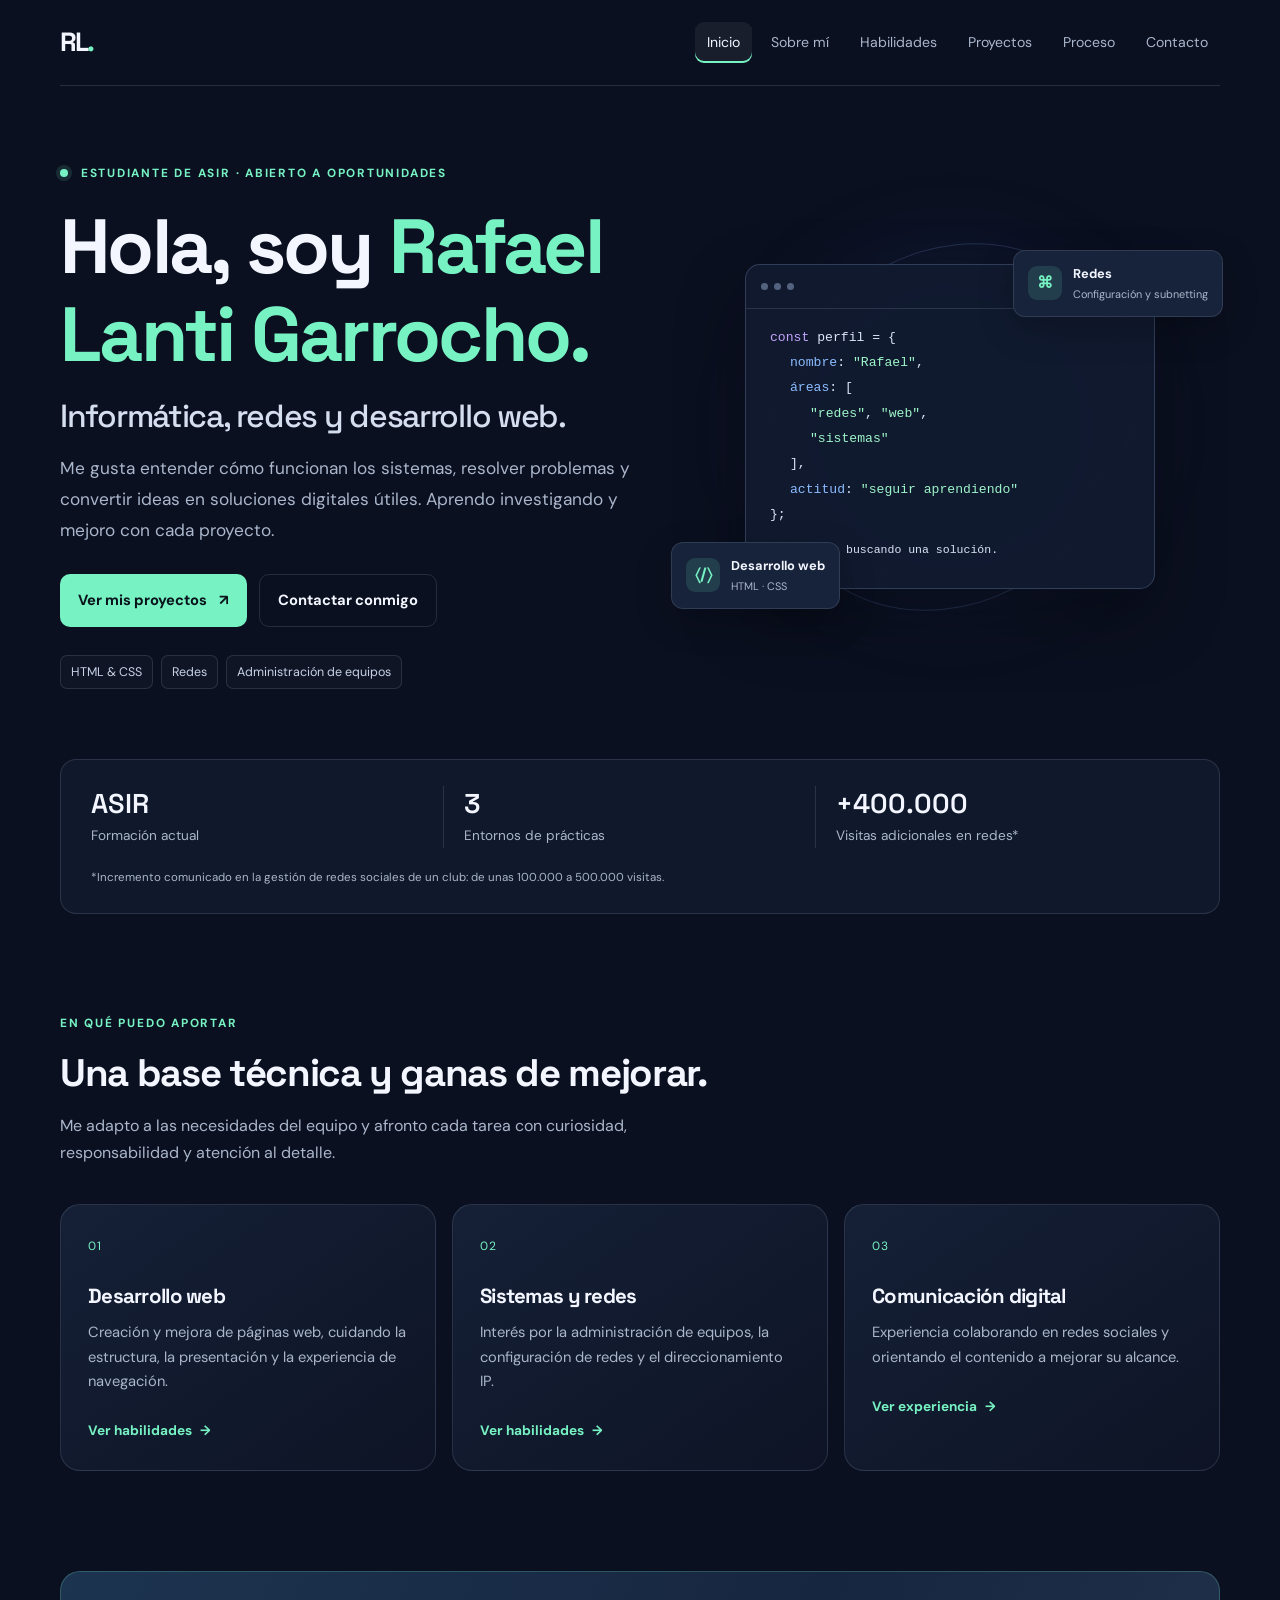
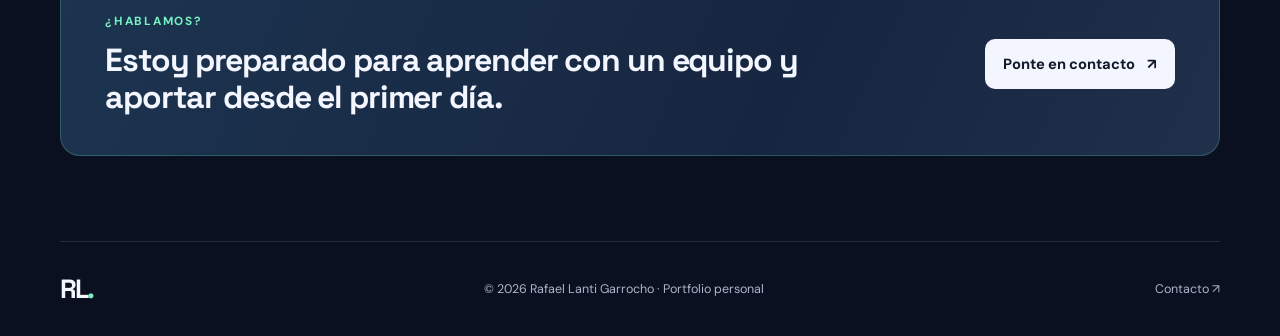
==== commit dd3c606f: "Add files via upload" ====
--- a/index.html
+++ b/index.html
@@ -3,301 +3,86 @@
 <head>
   <meta charset="UTF-8">
   <meta name="viewport" content="width=device-width, initial-scale=1.0">
-  <meta name="theme-color" content="#080b12">
-  <meta name="description" content="Portfolio de Rafael Lanti Garrocho, estudiante de ASIR y técnico de sistemas en formación. Formación en sistemas, redes, hardware y mantenimiento informático.">
-  <meta property="og:title" content="Rafael Lanti Garrocho — Sistemas & Redes">
-  <meta property="og:description" content="Portfolio profesional de Rafael Lanti Garrocho. Sistemas, redes y tecnología.">
-  <meta property="og:type" content="website">
-  <title>Rafael Lanti Garrocho — Sistemas & Redes</title>
-  <link rel="preconnect" href="https://fonts.googleapis.com">
-  <link rel="preconnect" href="https://fonts.gstatic.com" crossorigin>
-  <link href="https://fonts.googleapis.com/css2?family=DM+Mono:wght@400;500&family=Plus+Jakarta+Sans:wght@400;500;600;700;800&display=swap" rel="stylesheet">
-  <link rel="stylesheet" href="styles.css">
-  <script>
-    // Añade la clase js para activar las animaciones progresivas.
-    document.documentElement.classList.add('js');
-  </script>
+  <meta name="description" content="Portfolio profesional de Rafael Lanti Garrocho, estudiante de Administración de Sistemas Informáticos en Red.">
+  <title>Rafael Lanti Garrocho | Portfolio</title>
+  <link rel="stylesheet" href="css/styles.css">
 </head>
 <body>
-  <div class="ambient ambient-one" aria-hidden="true"></div>
-  <div class="ambient ambient-two" aria-hidden="true"></div>
-
   <header class="site-header">
-    <nav class="nav container" aria-label="Navegación principal">
-      <a class="brand" href="#inicio" aria-label="Rafael Lanti Garrocho, inicio">
-        <span class="brand-mark">RLG<span>.</span></span>
-        <span class="brand-caption">SISTEMAS <i>&</i> REDES</span>
-      </a>
-      <button class="menu-toggle" type="button" aria-label="Abrir menú" aria-expanded="false" aria-controls="nav-links">
-        <span></span><span></span>
-      </button>
-      <div class="nav-links" id="nav-links">
-        <a href="#sobre-mi">Sobre mí</a>
-        <a href="#formacion">Formación</a>
-        <a href="#proyectos">Proyectos</a>
-        <a href="#habilidades">Habilidades</a>
-        <a class="nav-cta" href="#contacto">Hablemos <span aria-hidden="true">↗</span></a>
-      </div>
+    <a class="logo" href="index.html" aria-label="Ir al inicio">RL<span>.</span></a>
+    <nav class="nav" aria-label="Navegación principal">
+      <a class="active" href="index.html">Inicio</a>
+      <a href="sobre-mi.html">Sobre mí</a>
+      <a href="habilidades.html">Habilidades</a>
+      <a href="proyectos.html">Proyectos</a>
+      <a href="proceso.html">Proceso</a>
+      <a href="contacto.html">Contacto</a>
     </nav>
   </header>
 
   <main>
-    <section class="hero section container" id="inicio">
-      <div class="hero-copy reveal">
-        <div class="eyebrow"><span class="status-dot"></span> DISPONIBLE PARA APRENDER Y COLABORAR</div>
-        <p class="hero-kicker">Hola, soy Rafael Lanti Garrocho</p>
-        <h1>La tecnología<br>funciona mejor<br>cuando <span class="gradient-text">todo conecta.</span></h1>
-        <p class="hero-description">Estudiante de <strong>ASIR</strong> y técnico de sistemas en formación. Me interesa construir, mantener y optimizar infraestructuras tecnológicas fiables, desde el hardware hasta las redes.</p>
+    <section class="hero container">
+      <div class="hero-copy">
+        <p class="eyebrow"><span class="status-dot"></span> Estudiante de ASIR · Abierto a oportunidades</p>
+        <h1>Hola, soy <span>Rafael Lanti Garrocho.</span></h1>
+        <h2>Informática, redes y desarrollo web.</h2>
+        <p class="lead">Me gusta entender cómo funcionan los sistemas, resolver problemas y convertir ideas en soluciones digitales útiles. Aprendo investigando y mejoro con cada proyecto.</p>
         <div class="hero-actions">
-          <a class="button button-primary" href="#proyectos">Explorar proyectos <span aria-hidden="true">↘</span></a>
-          <a class="button button-quiet" href="#contacto">Contactar <span aria-hidden="true">↗</span></a>
+          <a class="button button-primary" href="proyectos.html">Ver mis proyectos <span aria-hidden="true">↗</span></a>
+          <a class="button button-secondary" href="contacto.html">Contactar conmigo</a>
         </div>
-        <div class="hero-meta">
-          <span><span class="meta-icon">⌁</span> Córdoba, España</span>
-          <span><span class="meta-icon">▦</span> IES Medina Azahara · ASIR</span>
+        <div class="hero-tags">
+          <span>HTML &amp; CSS</span><span>Redes</span><span>Administración de equipos</span>
         </div>
       </div>
-
-      <div class="hero-visual reveal" aria-label="Panel visual con áreas de interés tecnológico">
-        <div class="visual-grid" aria-hidden="true"></div>
-        <div class="orbit orbit-a"></div><div class="orbit orbit-b"></div>
-        <div class="core-card glass-card">
-          <div class="core-top"><span class="mini-label">SYSTEM PROFILE</span><span class="live-pill"><i></i> ONLINE</span></div>
-          <div class="core-symbol" aria-hidden="true"><span>R</span><b>LG</b></div>
-          <p class="core-title">Técnico de Sistemas</p>
-          <p class="core-subtitle">Aprender · Resolver · Mejorar</p>
-          <div class="core-divider"></div>
-          <div class="core-stats">
-            <div><strong>03</strong><span>ETAPAS FORMATIVAS</span></div>
-            <div><strong>∞</strong><span>CURIOSIDAD TÉCNICA</span></div>
+      <div class="hero-art" aria-label="Ilustración decorativa de sistemas y redes">
+        <div class="orbit orbit-one"></div><div class="orbit orbit-two"></div>
+        <div class="code-window">
+          <div class="window-top"><i></i><i></i><i></i><span>portfolio.config</span></div>
+          <div class="code-lines">
+            <p><span class="code-purple">const</span> perfil = {</p>
+            <p class="indent"><span class="code-blue">nombre</span>: <span class="code-green">"Rafael"</span>,</p>
+            <p class="indent"><span class="code-blue">áreas</span>: [</p>
+            <p class="indent2"><span class="code-green">"redes"</span>, <span class="code-green">"web"</span>,</p>
+            <p class="indent2"><span class="code-green">"sistemas"</span></p>
+            <p class="indent">],</p>
+            <p class="indent"><span class="code-blue">actitud</span>: <span class="code-green">"seguir aprendiendo"</span></p>
+            <p>};</p>
+            <p class="code-comment">// Siempre buscando una solución.</p>
           </div>
         </div>
-        <div class="float-chip chip-network"><span class="chip-icon">⌘</span><span><small>ÁREA</small><b>Redes</b></span></div>
-        <div class="float-chip chip-system"><span class="chip-icon">⌬</span><span><small>ÁREA</small><b>Sistemas</b></span></div>
-        <div class="visual-caption"><span class="caption-line"></span> TECNOLOGÍA CON PROPÓSITO</div>
-      </div>
-      <a class="scroll-cue" href="#sobre-mi"><span></span> DESLIZA PARA EXPLORAR</a>
-    </section>
-
-    <section class="ticker" aria-label="Áreas de interés">
-      <div class="ticker-track">
-        <span>ADMINISTRACIÓN DE SISTEMAS</span><b>✳</b><span>REDES</span><b>✳</b><span>HARDWARE</span><b>✳</b><span>RESOLUCIÓN DE PROBLEMAS</span><b>✳</b><span>ADMINISTRACIÓN DE SISTEMAS</span><b>✳</b><span>REDES</span><b>✳</b><span>HARDWARE</span><b>✳</b><span>RESOLUCIÓN DE PROBLEMAS</span><b>✳</b>
+        <div class="floating-card card-network"><span class="mini-icon">⌘</span><div><strong>Redes</strong><small>Configuración y subnetting</small></div></div>
+        <div class="floating-card card-web"><span class="mini-icon">〈/〉</span><div><strong>Desarrollo web</strong><small>HTML · CSS</small></div></div>
+        <div class="hero-glow"></div>
       </div>
     </section>
 
-    <section class="section container section-pad" id="sobre-mi">
-      <div class="section-heading reveal">
-        <p class="eyebrow">01 / SOBRE MÍ</p>
-        <h2>Una base técnica.<br><span class="muted">Una mentalidad resolutiva.</span></h2>
+    <section class="quick-facts container">
+      <div><strong>ASIR</strong><span>Formación actual</span></div>
+      <div><strong>3</strong><span>Entornos de prácticas</span></div>
+      <div><strong>+400.000</strong><span>Visitas adicionales en redes*</span></div>
+      <p class="fine-print">*Incremento comunicado en la gestión de redes sociales de un club: de unas 100.000 a 500.000 visitas.</p>
+    </section>
+
+    <section class="section container">
+      <div class="section-heading">
+        <p class="eyebrow">En qué puedo aportar</p>
+        <h2>Una base técnica y ganas de mejorar.</h2>
+        <p>Me adapto a las necesidades del equipo y afronto cada tarea con curiosidad, responsabilidad y atención al detalle.</p>
       </div>
-      <div class="about-layout">
-        <div class="about-main reveal">
-          <p class="about-lead">Mi camino en la informática se ha construido paso a paso: desde la base de la FP Básica, pasando por Sistemas Microinformáticos y Redes, hasta mi formación actual en ASIR.</p>
-          <p>Esta evolución me ha permitido ampliar mis conocimientos sobre equipos, sistemas y conectividad. Además, mi experiencia en hostelería y en el sector industrial me ha enseñado a trabajar con ritmo, precisión y responsabilidad, incluso cuando hay presión.</p>
-          <p>Me motiva seguir aprendiendo, afrontar retos reales y convertir los problemas técnicos en soluciones claras y prácticas.</p>
-          <a class="text-link" href="#formacion">Conoce mi trayectoria <span>↗</span></a>
-        </div>
-        <div class="principles-grid reveal">
-          <article class="principle-card">
-            <span class="principle-number">01</span><span class="principle-icon">⌘</span>
-            <h3>Curiosidad técnica</h3><p>Investigar cómo funcionan las cosas y aprender continuamente.</p>
-          </article>
-          <article class="principle-card">
-            <span class="principle-number">02</span><span class="principle-icon">◎</span>
-            <h3>Enfoque práctico</h3><p>Buscar soluciones útiles, ordenadas y fáciles de mantener.</p>
-          </article>
-          <article class="principle-card principle-wide">
-            <span class="principle-number">03</span><span class="principle-icon">↗</span>
-            <h3>Adaptabilidad real</h3><p>Combinar el criterio técnico con la comunicación, el trabajo en equipo y la atención al detalle.</p>
-          </article>
-        </div>
+      <div class="feature-grid">
+        <article class="feature-card"><span class="feature-number">01</span><h3>Desarrollo web</h3><p>Creación y mejora de páginas web, cuidando la estructura, la presentación y la experiencia de navegación.</p><a href="habilidades.html">Ver habilidades <span>→</span></a></article>
+        <article class="feature-card"><span class="feature-number">02</span><h3>Sistemas y redes</h3><p>Interés por la administración de equipos, la configuración de redes y el direccionamiento IP.</p><a href="habilidades.html">Ver habilidades <span>→</span></a></article>
+        <article class="feature-card"><span class="feature-number">03</span><h3>Comunicación digital</h3><p>Experiencia colaborando en redes sociales y orientando el contenido a mejorar su alcance.</p><a href="proyectos.html">Ver experiencia <span>→</span></a></article>
       </div>
     </section>
 
-    <section class="section section-alt" id="formacion">
-      <div class="container section-pad">
-        <div class="section-heading reveal">
-          <p class="eyebrow">02 / ROADMAP ACADÉMICO</p>
-          <h2>Construyendo conocimiento<span class="gradient-text">, etapa a etapa.</span></h2>
-          <p class="section-intro">Una trayectoria enfocada en comprender, configurar y administrar sistemas informáticos.</p>
-        </div>
-        <div class="timeline">
-          <article class="timeline-item reveal">
-            <div class="timeline-marker"><span>01</span></div>
-            <div class="timeline-content glass-card">
-              <div class="timeline-top"><span class="timeline-type">FORMACIÓN PROFESIONAL</span><span class="timeline-status">BASE</span></div>
-              <h3>FP Básica en Informática y Comunicaciones</h3>
-              <p>Primeros fundamentos de informática, componentes, herramientas y competencias esenciales para desenvolverse en el entorno técnico.</p>
-            </div>
-          </article>
-          <article class="timeline-item reveal">
-            <div class="timeline-marker"><span>02</span></div>
-            <div class="timeline-content glass-card">
-              <div class="timeline-top"><span class="timeline-type">GRADO MEDIO</span><span class="timeline-status status-complete">COMPLETADO</span></div>
-              <h3>Sistemas Microinformáticos y Redes <span class="inline-tag">SMR</span></h3>
-              <p>Ampliación de conocimientos en montaje, mantenimiento, sistemas operativos y redes locales. Incluye un proyecto final de grado medio desarrollado con éxito.</p>
-            </div>
-          </article>
-          <article class="timeline-item reveal">
-            <div class="timeline-marker marker-current"><span>03</span></div>
-            <div class="timeline-content glass-card timeline-current">
-              <div class="timeline-top"><span class="timeline-type">GRADO SUPERIOR · ACTUAL</span><span class="timeline-status status-current">EN CURSO</span></div>
-              <h3>Administración de Sistemas Informáticos en Red <span class="inline-tag">ASIR</span></h3>
-              <p><strong>IES Medina Azahara · Córdoba</strong></p>
-              <p>Profundizando en la administración de sistemas, servicios de red, seguridad y gestión de infraestructuras informáticas.</p>
-            </div>
-          </article>
-        </div>
-      </div>
-    </section>
-
-    <section class="section container section-pad" id="proyectos">
-      <div class="section-heading heading-row reveal">
-        <div><p class="eyebrow">03 / TRABAJO SELECCIONADO</p><h2>Proyectos con propósito<span class="gradient-text">.</span></h2></div>
-        <span class="section-count">01 — 02</span>
-      </div>
-      <article class="project-feature reveal">
-        <div class="project-art">
-          <div class="project-window">
-            <div class="window-bar"><span></span><span></span><span></span><small>project_overview</small></div>
-            <div class="terminal-content">
-              <p class="terminal-muted"># Proyecto final · SMR</p>
-              <p><span class="terminal-green">rafael@lab</span>:<span class="terminal-blue">~</span>$ ./project --status</p>
-              <div class="terminal-output"><span>▸</span> Planificación y desarrollo<br><span>▸</span> Resolución de incidencias<br><span>▸</span> Validación del resultado</div>
-              <p><span class="terminal-green">✓</span> <span class="terminal-muted">Proceso completado</span></p>
-              <div class="terminal-progress"><span></span></div>
-              <small class="terminal-foot">STATUS: COMPLETADO / BUILD 001</small>
-            </div>
-          </div>
-          <div class="art-orb"></div>
-          <span class="art-label">CASE STUDY / 001</span>
-        </div>
-        <div class="project-info">
-          <div class="project-overline"><span class="status-dot"></span> PROYECTO ACADÉMICO</div>
-          <h3>Proyecto Final<br>de Grado Medio</h3>
-          <p>Proyecto desarrollado como parte de la titulación de Sistemas Microinformáticos y Redes. Una oportunidad para aplicar conocimientos, organizar tareas y llevar una idea hasta su entrega.</p>
-          <div class="tag-list"><span>SMR</span><span>Resolución de problemas</span><span>Documentación</span><span>Trabajo técnico</span></div>
-          <div class="project-note"><span class="note-icon">i</span><p>El detalle y las tecnologías concretas se añadirán aquí para reflejar fielmente el alcance del proyecto.</p></div>
-          <a class="text-link" href="#contacto">Solicitar más información <span>↗</span></a>
-        </div>
-      </article>
-      <div class="future-project reveal">
-        <div class="future-icon">＋</div>
-        <div><span class="eyebrow">PRÓXIMAMENTE</span><h3>Laboratorio de proyectos ASIR</h3><p>Espacio reservado para prácticas de redes, servicios, virtualización y administración de sistemas.</p></div>
-        <span class="future-index">02 / 02</span>
-      </div>
-    </section>
-
-    <section class="section section-alt" id="experiencia">
-      <div class="container section-pad">
-        <div class="section-heading reveal">
-          <p class="eyebrow">04 / EXPERIENCIA TRANSFERIBLE</p>
-          <h2>La técnica importa.<br><span class="muted">La actitud también.</span></h2>
-          <p class="section-intro">Mi experiencia fuera del aula me ha dado herramientas que también cuentan en un entorno tecnológico.</p>
-        </div>
-        <div class="experience-grid">
-          <article class="experience-card glass-card reveal">
-            <div class="experience-icon">✳</div><span class="experience-label">HOSTELERÍA · EVENTOS</span>
-            <h3>Ritmo, servicio y equipo</h3>
-            <p>Trabajar como camarero en restaurantes, bares y eventos me ha enseñado a mantener la calma, priorizar tareas y comunicarme con claridad en momentos de alta demanda.</p>
-            <div class="skill-pills"><span>Gestión del estrés</span><span>Atención al cliente</span><span>Trabajo en equipo</span><span>Agilidad</span></div>
-          </article>
-          <article class="experience-card glass-card reveal">
-            <div class="experience-icon">⌁</div><span class="experience-label">SECTOR INDUSTRIAL · CARPINTERÍA</span>
-            <h3>Precisión y disciplina</h3>
-            <p>La experiencia en corte de madera me ha ayudado a valorar la medición precisa, el cumplimiento de procedimientos, la concentración y el cuidado en el trabajo manual.</p>
-            <div class="skill-pills"><span>Precisión</span><span>Disciplina técnica</span><span>Seguridad</span><span>Constancia</span></div>
-          </article>
-        </div>
-      </div>
-    </section>
-
-    <section class="section container section-pad" id="habilidades">
-      <div class="section-heading reveal">
-        <p class="eyebrow">05 / CAJA DE HERRAMIENTAS</p>
-        <h2>Habilidades en desarrollo<span class="gradient-text">.</span></h2>
-        <p class="section-intro">Áreas de conocimiento trabajadas durante mi formación y que continúo ampliando en ASIR.</p>
-      </div>
-      <div class="skills-grid">
-        <article class="skill-card reveal"><div class="skill-card-head"><span class="skill-symbol">⌘</span><span class="skill-index">01</span></div><h3>Redes</h3><p>Conectividad y comunicación entre equipos.</p><ul><li>Fundamentos de redes LAN</li><li>Direccionamiento IP</li><li>Configuración básica de red</li><li>Diagnóstico de conectividad</li></ul></article>
-        <article class="skill-card reveal"><div class="skill-card-head"><span class="skill-symbol">▤</span><span class="skill-index">02</span></div><h3>Sistemas</h3><p>Instalación, configuración y mantenimiento.</p><ul><li>Sistemas operativos</li><li>Gestión básica de usuarios</li><li>Instalación de servicios</li><li>Conceptos de virtualización</li></ul></article>
-        <article class="skill-card reveal"><div class="skill-card-head"><span class="skill-symbol">⌬</span><span class="skill-index">03</span></div><h3>Mantenimiento</h3><p>Diagnóstico y cuidado de equipos.</p><ul><li>Detección de incidencias</li><li>Mantenimiento preventivo</li><li>Resolución metódica</li><li>Documentación técnica</li></ul></article>
-        <article class="skill-card reveal"><div class="skill-card-head"><span class="skill-symbol">▦</span><span class="skill-index">04</span></div><h3>Hardware</h3><p>Componentes y montaje de equipos.</p><ul><li>Identificación de componentes</li><li>Montaje y sustitución</li><li>Periféricos y conexiones</li><li>Buenas prácticas de taller</li></ul></article>
-        <article class="skill-card reveal"><div class="skill-card-head"><span class="skill-symbol">⌘</span><span class="skill-index">05</span></div><h3>Software</h3><p>Herramientas para trabajar con orden.</p><ul><li>Aplicaciones de uso técnico</li><li>Utilidades del sistema</li><li>Documentación y ofimática</li><li>Aprendizaje de nuevas herramientas</li></ul></article>
-      </div>
-      <p class="skills-disclaimer">Las competencias reflejan áreas de formación y práctica; el nivel concreto de cada tecnología se actualizará conforme avance mi experiencia.</p>
-    </section>
-
-    <section class="contact-section" id="contacto">
-      <div class="container contact-layout section-pad">
-        <div class="contact-copy reveal">
-          <p class="eyebrow">06 / CONTACTO</p>
-          <h2>¿Hablamos de<br><span class="gradient-text">tecnología?</span></h2>
-          <p>Estoy abierto a conectar con profesionales, conocer oportunidades y compartir proyectos relacionados con sistemas y redes.</p>
-          <div class="contact-links">
-            <!-- Sustituye los enlaces de ejemplo por tus perfiles reales. -->
-            <a href="https://github.com/" target="_blank" rel="noopener noreferrer"><span class="contact-link-icon">⌘</span><span><small>ENCUÉNTRAME EN</small><b>GitHub</b></span><span class="external-arrow">↗</span></a>
-            <a href="https://www.linkedin.com/" target="_blank" rel="noopener noreferrer"><span class="contact-link-icon">in</span><span><small>CONECTA EN</small><b>LinkedIn</b></span><span class="external-arrow">↗</span></a>
-            <a href="mailto:tu-correo@ejemplo.com"><span class="contact-link-icon">＠</span><span><small>ESCRÍBEME</small><b>Correo electrónico</b></span><span class="external-arrow">↗</span></a>
-          </div>
-        </div>
-        <form class="contact-form glass-card reveal" action="mailto:tu-correo@ejemplo.com" method="post" enctype="text/plain">
-          <div class="form-heading"><span class="form-kicker">NUEVO MENSAJE</span><span class="form-spark">✳</span></div>
-          <h3>Cuéntame tu idea.</h3>
-          <p>Completa los campos y prepara un mensaje para contactar.</p>
-          <label for="name">Tu nombre</label>
-          <input id="name" name="nombre" type="text" placeholder="¿Cómo te llamas?" autocomplete="name" required>
-          <label for="email">Tu correo</label>
-          <input id="email" name="email" type="email" placeholder="nombre@correo.com" autocomplete="email" required>
-          <label for="message">Mensaje</label>
-          <textarea id="message" name="mensaje" rows="4" placeholder="Me gustaría hablar contigo sobre..." required></textarea>
-          <button class="button button-primary form-submit" type="submit">Preparar mensaje <span aria-hidden="true">↗</span></button>
-          <small class="form-hint">Antes de publicar, sustituye el correo de ejemplo por tu dirección real.</small>
-        </form>
-      </div>
+    <section class="cta-band container">
+      <div><p class="eyebrow">¿Hablamos?</p><h2>Estoy preparado para aprender con un equipo y aportar desde el primer día.</h2></div>
+      <a class="button button-light" href="contacto.html">Ponte en contacto <span>↗</span></a>
     </section>
   </main>
 
-  <footer class="site-footer">
-    <div class="container footer-inner">
-      <a class="brand footer-brand" href="#inicio"><span class="brand-mark">RLG<span>.</span></span></a>
-      <p>Diseñado con intención. Construido para seguir aprendiendo.</p>
-      <div class="footer-right"><span>© <span id="year">2026</span> Rafael Lanti Garrocho</span><a href="#inicio">Volver arriba ↑</a></div>
-    </div>
-  </footer>
-
-  <script>
-    // Menú adaptable a móvil.
-    const menuToggle = document.querySelector('.menu-toggle');
-    const navLinks = document.querySelector('.nav-links');
-    menuToggle.addEventListener('click', () => {
-      const isOpen = menuToggle.getAttribute('aria-expanded') === 'true';
-      menuToggle.setAttribute('aria-expanded', String(!isOpen));
-      menuToggle.setAttribute('aria-label', isOpen ? 'Abrir menú' : 'Cerrar menú');
-      navLinks.classList.toggle('is-open', !isOpen);
-    });
-    navLinks.querySelectorAll('a').forEach(link => link.addEventListener('click', () => {
-      navLinks.classList.remove('is-open');
-      menuToggle.setAttribute('aria-expanded', 'false');
-      menuToggle.setAttribute('aria-label', 'Abrir menú');
-    }));
-
-    // Revelado progresivo al desplazarse. Sin JavaScript, todo el contenido sigue visible.
-    const revealItems = document.querySelectorAll('.reveal');
-    if ('IntersectionObserver' in window) {
-      const observer = new IntersectionObserver((entries, obs) => {
-        entries.forEach(entry => {
-          if (entry.isIntersecting) {
-            entry.target.classList.add('is-visible');
-            obs.unobserve(entry.target);
-          }
-        });
-      }, { threshold: 0.12 });
-      revealItems.forEach(item => observer.observe(item));
-    } else {
-      revealItems.forEach(item => item.classList.add('is-visible'));
-    }
-    document.getElementById('year').textContent = new Date().getFullYear();
-  </script>
+  <footer class="site-footer"><a class="logo" href="index.html">RL<span>.</span></a><p>© 2026 Rafael Lanti Garrocho · Portfolio personal</p><a href="contacto.html">Contacto ↗</a></footer>
 </body>
 </html>
--- a/css/styles.css
+++ b/css/styles.css
@@ -0,0 +1,216 @@
+/* =========================================================
+   PORTFOLIO DE RAFAEL LANTI GARROCHO
+   Estilos compartidos por todas las páginas.
+   Puedes cambiar colores, tamaños y espacios desde :root.
+   ========================================================= */
+
+@import url('https://fonts.googleapis.com/css2?family=DM+Sans:wght@400;500;600;700&family=Space+Grotesk:wght@400;500;600;700&display=swap');
+
+:root {
+  --bg: #0b1020;
+  --bg-soft: #10182b;
+  --panel: #131e33;
+  --panel-light: #182640;
+  --text: #f3f6ff;
+  --muted: #aab6cb;
+  --accent: #77f2c2;
+  --accent-blue: #83a9ff;
+  --line: rgba(196, 211, 239, 0.14);
+  --max-width: 1160px;
+  --radius: 20px;
+}
+
+* { box-sizing: border-box; }
+html { scroll-behavior: smooth; }
+body {
+  margin: 0;
+  background: var(--bg);
+  color: var(--text);
+  font-family: 'DM Sans', sans-serif;
+  line-height: 1.65;
+  -webkit-font-smoothing: antialiased;
+}
+a { color: inherit; text-decoration: none; }
+a:focus-visible { outline: 2px solid var(--accent); outline-offset: 4px; }
+p { color: var(--muted); margin-top: 0; }
+h1, h2, h3, .logo { font-family: 'Space Grotesk', sans-serif; line-height: 1.15; letter-spacing: -0.035em; }
+h1 { font-size: clamp(2.8rem, 6vw, 5.25rem); margin: 14px 0 20px; }
+h2 { font-size: clamp(1.8rem, 3vw, 2.7rem); margin: 0 0 18px; }
+h3 { font-size: 1.28rem; margin: 0 0 12px; }
+.container { width: min(var(--max-width), calc(100% - 48px)); margin-inline: auto; }
+
+/* Cabecera y navegación */
+.site-header {
+  width: min(var(--max-width), calc(100% - 48px));
+  margin: auto; min-height: 86px; display: flex; align-items: center;
+  justify-content: space-between; gap: 28px; border-bottom: 1px solid var(--line);
+}
+.logo { font-size: 1.65rem; font-weight: 700; letter-spacing: -0.08em; flex-shrink: 0; }
+.logo span { color: var(--accent); }
+.nav { display: flex; align-items: center; justify-content: flex-end; flex-wrap: wrap; gap: 7px; }
+.nav a { color: var(--muted); font-size: .88rem; padding: 9px 12px; border-radius: 9px; transition: color .2s, background .2s; }
+.nav a:hover, .nav a.active { color: var(--text); background: rgba(255,255,255,.06); }
+.nav a.active { box-shadow: inset 0 -2px var(--accent); }
+
+/* Portada */
+.hero { min-height: 590px; padding-block: 78px 70px; display: grid; grid-template-columns: 1.04fr .96fr; align-items: center; gap: 35px; }
+.eyebrow { color: var(--accent); text-transform: uppercase; letter-spacing: .15em; font-size: .74rem; font-weight: 700; margin: 0 0 18px; }
+.status-dot { display: inline-block; width: 8px; height: 8px; border-radius: 50%; background: var(--accent); box-shadow: 0 0 0 4px rgba(119,242,194,.12); margin-right: 8px; }
+.hero h1 span, .page-hero h1 span { color: var(--accent); }
+.hero h2 { color: #d5deef; font-size: clamp(1.35rem, 2.6vw, 2rem); font-weight: 500; letter-spacing: -.04em; margin: 0 0 18px; }
+.lead { font-size: 1.08rem; max-width: 620px; line-height: 1.8; }
+.hero-actions { display: flex; flex-wrap: wrap; gap: 12px; margin: 28px 0 28px; }
+.button { display: inline-flex; align-items: center; justify-content: center; gap: 12px; border-radius: 10px; padding: 13px 18px; font-weight: 700; font-size: .92rem; transition: transform .2s, background .2s; }
+.button:hover { transform: translateY(-2px); }
+.button-primary { background: var(--accent); color: #09131b; }
+.button-primary:hover { background: #9bffda; }
+.button-secondary { border: 1px solid var(--line); color: var(--text); }
+.button-secondary:hover { background: rgba(255,255,255,.06); }
+.hero-tags, .tag-list { display: flex; flex-wrap: wrap; gap: 8px; }
+.hero-tags span, .tag-list span { border: 1px solid var(--line); background: rgba(255,255,255,.025); border-radius: 7px; color: #c7d2e6; font-size: .78rem; padding: 6px 10px; }
+
+/* Ilustración de código creada solo con CSS y HTML */
+.hero-art { min-height: 410px; position: relative; display: grid; place-items: center; isolation: isolate; }
+.hero-glow { position: absolute; width: 300px; height: 300px; border-radius: 50%; background: rgba(83, 118, 255, .14); filter: blur(55px); z-index: -2; }
+.orbit { position: absolute; border: 1px solid rgba(131,169,255,.18); border-radius: 50%; transform: rotate(-25deg); }
+.orbit-one { width: 420px; height: 260px; }
+.orbit-two { width: 340px; height: 390px; transform: rotate(43deg); }
+.code-window { position: relative; width: min(100%, 410px); background: rgba(17,27,47,.96); border: 1px solid rgba(160,184,233,.23); border-radius: 15px; box-shadow: 0 28px 70px rgba(0,0,0,.32); overflow: hidden; z-index: 1; }
+.window-top { height: 44px; display: flex; align-items: center; gap: 6px; padding: 0 15px; border-bottom: 1px solid var(--line); color: #71819f; font-size: .72rem; }
+.window-top i { width: 7px; height: 7px; background: #53627e; border-radius: 50%; }
+.window-top span { margin-left: auto; }
+.code-lines { padding: 19px 24px 25px; font-family: ui-monospace, SFMono-Regular, Menlo, monospace; font-size: .82rem; line-height: 1.55; }
+.code-lines p { color: #dce5f8; margin: 0 0 5px; }
+.code-lines .indent { padding-left: 20px; }
+.code-lines .indent2 { padding-left: 40px; }
+.code-purple { color: #c4a4ff; }.code-blue { color: #8bbcff; }.code-green { color: #9df5c9; }.code-comment { color: #7186a5; margin-top: 15px !important; font-size: .72rem; }
+.floating-card { position: absolute; z-index: 2; display: flex; align-items: center; gap: 11px; padding: 12px 14px; border: 1px solid var(--line); border-radius: 12px; background: #17233a; box-shadow: 0 12px 35px rgba(0,0,0,.22); }
+.floating-card strong, .floating-card small { display: block; }.floating-card strong { font-size: .8rem; }.floating-card small { color: var(--muted); font-size: .68rem; margin-top: 2px; }
+.mini-icon { display: grid; place-items: center; width: 34px; height: 34px; border-radius: 9px; background: rgba(119,242,194,.12); color: var(--accent); font-weight: 700; }
+.card-network { top: 28px; right: -3px; }.card-web { bottom: 23px; left: -9px; }
+
+/* Bloques y secciones */
+.quick-facts { display: grid; grid-template-columns: repeat(3, 1fr); gap: 20px; padding: 26px 30px; background: var(--bg-soft); border: 1px solid var(--line); border-radius: 16px; }
+.quick-facts div { display: flex; flex-direction: column; gap: 4px; border-right: 1px solid var(--line); }
+.quick-facts div:nth-child(3) { border-right: 0; }
+.quick-facts strong { font: 600 1.7rem 'Space Grotesk', sans-serif; color: var(--text); }
+.quick-facts span { font-size: .85rem; color: var(--muted); }
+.fine-print { grid-column: 1 / -1; font-size: .72rem; margin: 0; }
+.section { padding-block: 100px; }
+.section-heading { max-width: 680px; margin-bottom: 38px; }
+.section-heading > p:last-child { max-width: 620px; }
+.feature-grid, .value-grid { display: grid; grid-template-columns: repeat(3, 1fr); gap: 16px; }
+.feature-card, .value-card, .skill-panel { border: 1px solid var(--line); background: linear-gradient(145deg, rgba(23,36,60,.82), rgba(14,22,39,.82)); border-radius: var(--radius); padding: 27px; }
+.feature-number { display: inline-block; color: var(--accent); font-size: .75rem; letter-spacing: .12em; margin-bottom: 28px; }
+.feature-card p, .value-card p { font-size: .92rem; }
+.feature-card a { display: inline-block; color: var(--accent); font-weight: 700; font-size: .85rem; margin-top: 12px; }
+.feature-card a span { margin-left: 5px; }
+.cta-band { margin-bottom: 85px; padding: 40px 44px; display: flex; align-items: center; justify-content: space-between; gap: 30px; background: linear-gradient(115deg, #1c3450, #172640 62%, #21304a); border: 1px solid rgba(119,242,194,.22); border-radius: var(--radius); }
+.cta-band h2 { font-size: clamp(1.5rem, 2.5vw, 2.25rem); max-width: 720px; margin-bottom: 0; }
+.cta-band .eyebrow { margin-bottom: 10px; }
+.button-light { background: var(--text); color: #111a2a; flex-shrink: 0; }
+.button-light:hover { background: var(--accent); }
+
+/* Páginas interiores */
+.page-hero { padding-block: 86px 45px; }
+.page-hero h1 { margin-bottom: 22px; }
+.page-hero .lead { max-width: 720px; }
+.two-column { display: grid; grid-template-columns: .7fr 1.3fr; gap: 80px; padding-top: 45px; }
+.prose p { font-size: 1rem; line-height: 1.9; margin-bottom: 20px; }
+.section-muted { background: #0e1526; border-block: 1px solid rgba(255,255,255,.04); }
+.timeline { max-width: 820px; margin-left: 8px; }
+.timeline-item { position: relative; display: grid; grid-template-columns: 20px 1fr; gap: 22px; padding: 0 0 32px; }
+.timeline-item:not(:last-child)::before { content: ''; position: absolute; left: 6px; top: 16px; bottom: 0; width: 1px; background: var(--line); }
+.timeline-mark { position: relative; z-index: 1; margin-top: 7px; width: 13px; height: 13px; border: 2px solid var(--accent); border-radius: 50%; background: var(--bg); }
+.timeline-label, .project-type, .panel-kicker { color: var(--accent); font-size: .72rem; font-weight: 700; text-transform: uppercase; letter-spacing: .12em; }
+.timeline-item h3 { margin: 7px 0 8px; }.timeline-item p { margin: 0; }
+.value-card span { color: var(--accent); font-size: 1.6rem; display: inline-block; margin-bottom: 24px; }
+.value-card h3 { margin-bottom: 10px; }
+
+/* Habilidades */
+.skills-layout { display: grid; grid-template-columns: repeat(2, 1fr); gap: 18px; }
+.skill-panel { padding: 30px; }
+.skill-panel-top { display: flex; justify-content: space-between; align-items: center; margin-bottom: 25px; }
+.skill-icon { display: grid; place-items: center; width: 46px; height: 46px; border-radius: 12px; background: rgba(119,242,194,.1); color: var(--accent); font-weight: 700; font-size: 1.1rem; }
+.skill-category { color: #8091ad; font-size: .7rem; text-transform: uppercase; letter-spacing: .12em; }
+.skill-panel p { min-height: 55px; font-size: .92rem; }
+.skill-panel .tag-list { margin-top: 22px; }
+.note-box { margin-top: 28px; padding: 18px 20px; background: rgba(131,169,255,.06); border: 1px solid rgba(131,169,255,.18); border-radius: 12px; color: var(--muted); font-size: .88rem; }
+.note-box strong { color: var(--text); }
+
+/* Proyectos */
+.project-card { display: grid; grid-template-columns: .9fr 1.1fr; border: 1px solid var(--line); background: var(--bg-soft); border-radius: var(--radius); overflow: hidden; margin-bottom: 22px; }
+.project-visual { min-height: 300px; position: relative; display: grid; place-items: center; overflow: hidden; background: radial-gradient(circle at 25% 25%, rgba(119,242,194,.15), transparent 50%), #131f35; }
+.visual-social { background: radial-gradient(circle at 75% 20%, rgba(131,169,255,.2), transparent 48%), #172039; }
+.visual-business { background: radial-gradient(circle at 65% 60%, rgba(200,164,255,.14), transparent 50%), #182037; }
+.visual-caption { position: absolute; bottom: 18px; left: 20px; font-size: .67rem; color: #a6b5cd; letter-spacing: .15em; }
+.mock-browser { width: 76%; border: 1px solid rgba(194,211,244,.3); background: #101a2c; border-radius: 10px; box-shadow: 0 20px 50px rgba(0,0,0,.25); overflow: hidden; transform: rotate(-3deg); }
+.mock-bar { height: 22px; display: flex; gap: 4px; align-items: center; padding-left: 9px; border-bottom: 1px solid var(--line); }
+.mock-bar i { width: 5px; height: 5px; border-radius: 50%; background: #63738e; }
+.mock-layout { display: grid; grid-template-columns: 27% 1fr; min-height: 140px; }
+.mock-side { background: #1c2c45; margin: 10px; border-radius: 4px; }
+.mock-content { padding: 15px 10px; }.mock-content b { display: block; width: 78%; height: 7px; background: #536985; border-radius: 5px; margin-bottom: 8px; }.mock-content b:first-child { width: 50%; background: var(--accent); }
+.mock-blocks { display: flex; gap: 6px; margin-top: 15px; }.mock-blocks i { flex: 1; height: 38px; border-radius: 4px; background: #263c58; }
+.growth-chart { position: absolute; bottom: 65px; left: 12%; width: 45%; height: 125px; display: flex; align-items: end; gap: 8px; }
+.growth-chart span { flex: 1; background: linear-gradient(to top, #5478d6, var(--accent-blue)); border-radius: 5px 5px 0 0; opacity: .9; }
+.growth-number { position: absolute; right: 12%; top: 27%; font: 700 3rem 'Space Grotesk', sans-serif; color: var(--accent); }.growth-number small { display: block; font: 500 .7rem 'DM Sans', sans-serif; color: var(--muted); letter-spacing: 0; }
+.business-card-art { width: 60%; padding: 25px; background: rgba(18,29,49,.9); border: 1px solid rgba(194,211,244,.25); border-radius: 12px; transform: rotate(3deg); box-shadow: 0 20px 50px rgba(0,0,0,.25); }
+.business-symbol { display: grid; place-items: center; width: 40px; height: 40px; border-radius: 10px; color: #111827; background: var(--accent); font-size: 1.5rem; margin-bottom: 20px; }
+.business-card-art b { display: block; margin-bottom: 17px; }.business-card-art i { display: block; width: 90%; height: 5px; border-radius: 5px; background: #3a4b67; margin-top: 8px; }.business-card-art i:last-child { width: 60%; }
+.project-info { padding: 31px; }.project-info h2 { font-size: 1.7rem; margin: 12px 0 18px; }.project-info p { font-size: .9rem; margin-bottom: 12px; }.project-info p strong { color: #e3eafa; }.project-info .tag-list { margin-top: 20px; }
+
+/* Contacto */
+.contact-layout { display: grid; grid-template-columns: 1.1fr .9fr; gap: 70px; padding-top: 45px; padding-bottom: 110px; }
+.contact-copy h2 { font-size: 2.2rem; }.contact-copy > p { max-width: 500px; }
+.contact-email { display: inline-flex; gap: 18px; align-items: center; color: var(--accent); font-size: clamp(1.1rem, 2vw, 1.5rem); font-weight: 700; border-bottom: 1px solid rgba(119,242,194,.35); padding: 12px 0; margin: 8px 0; }
+.small-note { font-size: .75rem; }
+.social-links { display: flex; flex-wrap: wrap; gap: 12px; margin-top: 32px; }
+.social-link { display: grid; grid-template-columns: 25px auto; column-gap: 10px; align-items: center; min-width: 140px; padding: 12px; border: 1px solid var(--line); border-radius: 12px; background: rgba(255,255,255,.025); }
+.social-link:hover { border-color: rgba(119,242,194,.5); background: rgba(119,242,194,.05); }
+.social-link svg { width: 22px; height: 22px; fill: var(--accent); grid-row: span 2; }.social-link span { font-size: .85rem; font-weight: 700; }.social-link small { color: var(--muted); font-size: .68rem; }
+.contact-panel { align-self: start; padding: 32px; border: 1px solid var(--line); border-radius: var(--radius); background: linear-gradient(145deg, #172743, #111b2f); }
+.contact-panel h3 { font-size: 1.7rem; margin: 18px 0 14px; }.contact-panel p { font-size: .92rem; }
+.availability { border-top: 1px solid var(--line); margin-top: 24px; padding-top: 20px; font-size: .8rem; color: #d2deef; }
+
+/* Pie de página */
+.site-footer { width: min(var(--max-width), calc(100% - 48px)); margin: auto; border-top: 1px solid var(--line); min-height: 95px; display: flex; align-items: center; justify-content: space-between; gap: 20px; }
+.site-footer p, .site-footer > a:last-child { font-size: .78rem; color: var(--muted); margin: 0; }
+.site-footer > a:last-child:hover { color: var(--accent); }
+
+/* Adaptación a móviles y tabletas */
+@media (max-width: 900px) {
+  .site-header { align-items: flex-start; padding-block: 22px; flex-direction: column; gap: 16px; }
+  .nav { justify-content: flex-start; }
+  .hero { grid-template-columns: 1fr; padding-top: 65px; }
+  .hero-art { min-height: 380px; }
+  .two-column { grid-template-columns: 1fr; gap: 15px; }
+  .contact-layout { gap: 35px; }
+  .project-card { grid-template-columns: 1fr; }
+  .project-visual { min-height: 270px; }
+}
+@media (max-width: 650px) {
+  .container, .site-header, .site-footer { width: min(100% - 32px, var(--max-width)); }
+  .site-header { min-height: auto; }
+  .nav { gap: 3px; }
+  .nav a { font-size: .78rem; padding: 8px 9px; }
+  .hero { padding-block: 52px 45px; gap: 15px; }
+  .hero-art { min-height: 320px; }
+  .code-window { width: 94%; }
+  .code-lines { padding: 15px; font-size: .69rem; }
+  .orbit-one { width: 300px; height: 220px; }.orbit-two { width: 260px; height: 310px; }
+  .floating-card { padding: 9px; }.card-network { right: 0; top: 0; }.card-web { left: 0; bottom: 0; }
+  .quick-facts { grid-template-columns: 1fr; padding: 22px; gap: 14px; }
+  .quick-facts div { border-right: 0; border-bottom: 1px solid var(--line); padding-bottom: 12px; }
+  .quick-facts div:nth-child(3) { border-bottom: 0; padding-bottom: 0; }
+  .fine-print { grid-column: auto; }
+  .section { padding-block: 68px; }
+  .feature-grid, .value-grid, .skills-layout, .contact-layout { grid-template-columns: 1fr; }
+  .feature-card, .value-card, .skill-panel { padding: 23px; }
+  .cta-band { align-items: flex-start; flex-direction: column; padding: 28px; margin-bottom: 60px; }
+  .page-hero { padding-block: 60px 25px; }
+  .page-hero h1 { font-size: clamp(2.5rem, 12vw, 4rem); }
+  .contact-layout { padding-bottom: 70px; }
+  .project-info { padding: 24px; }
+  .site-footer { padding-block: 22px; flex-wrap: wrap; }
+  .site-footer p { order: 3; width: 100%; }
+}
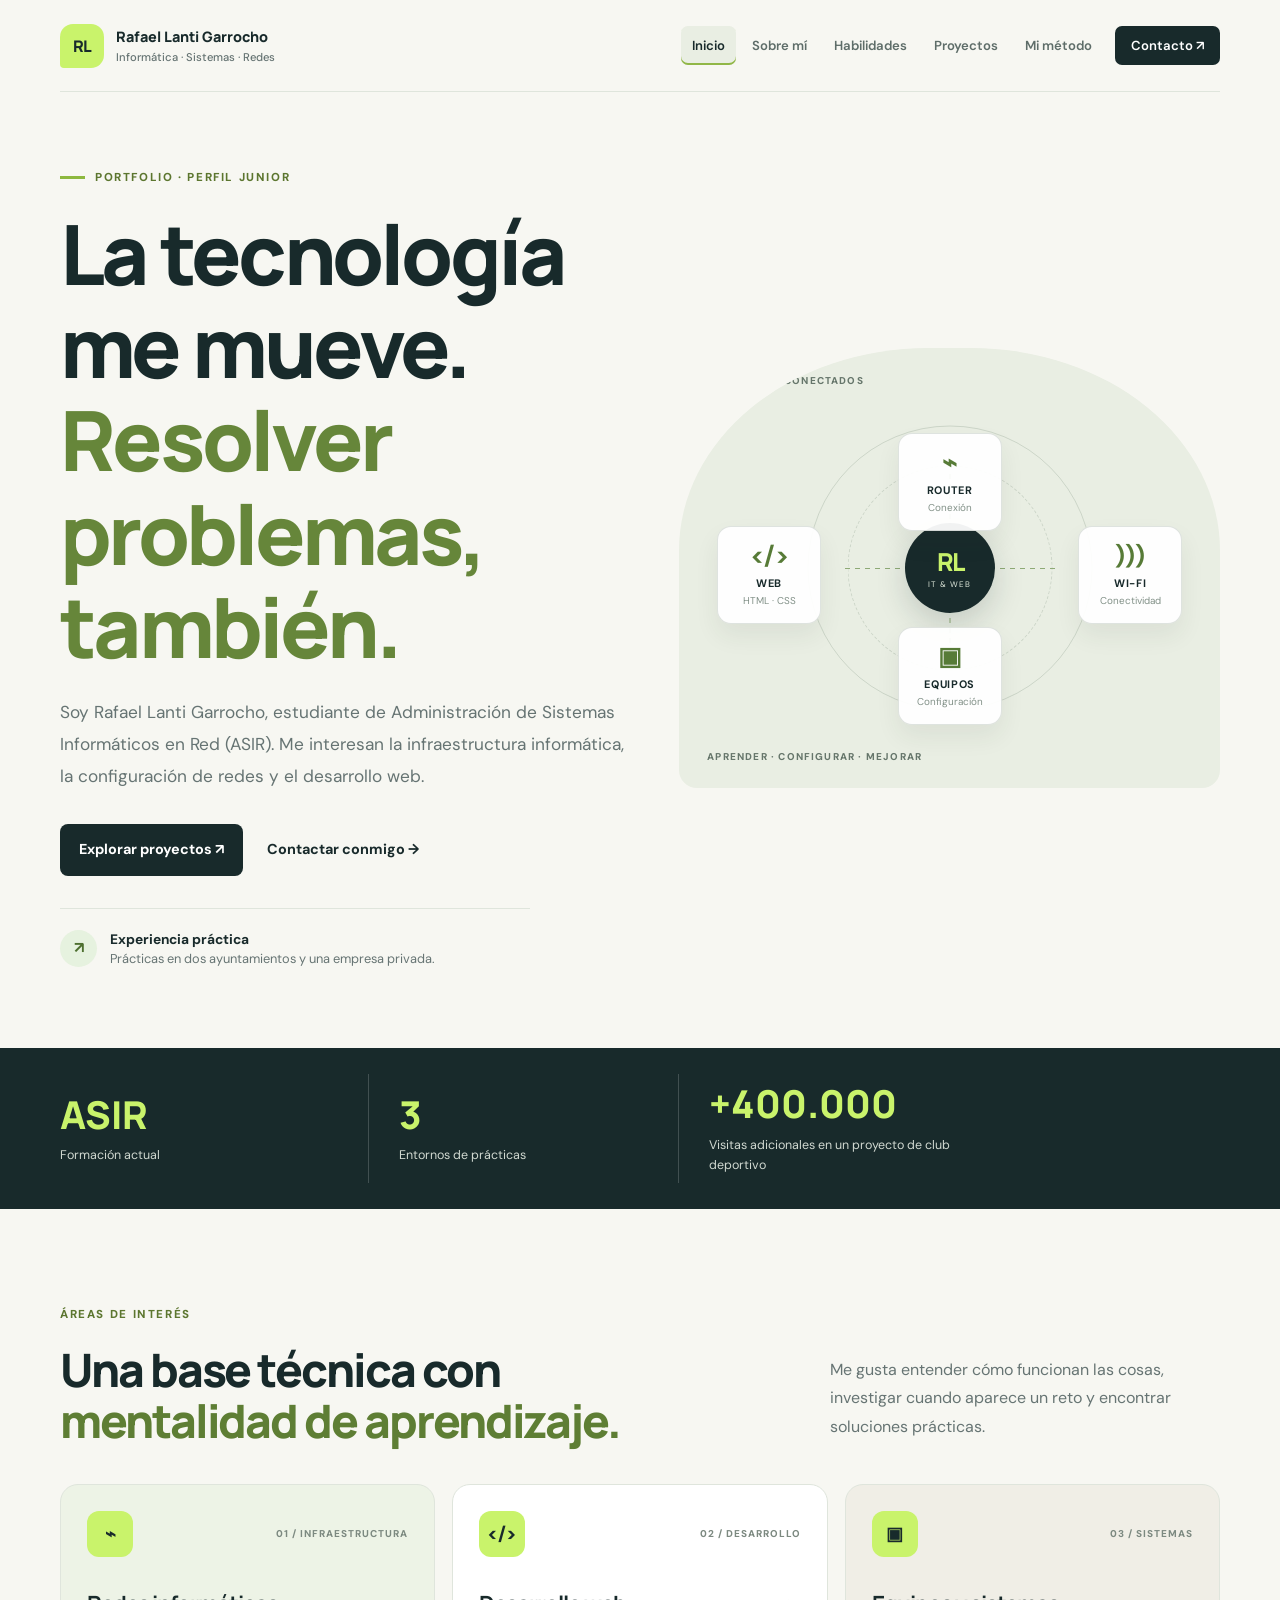
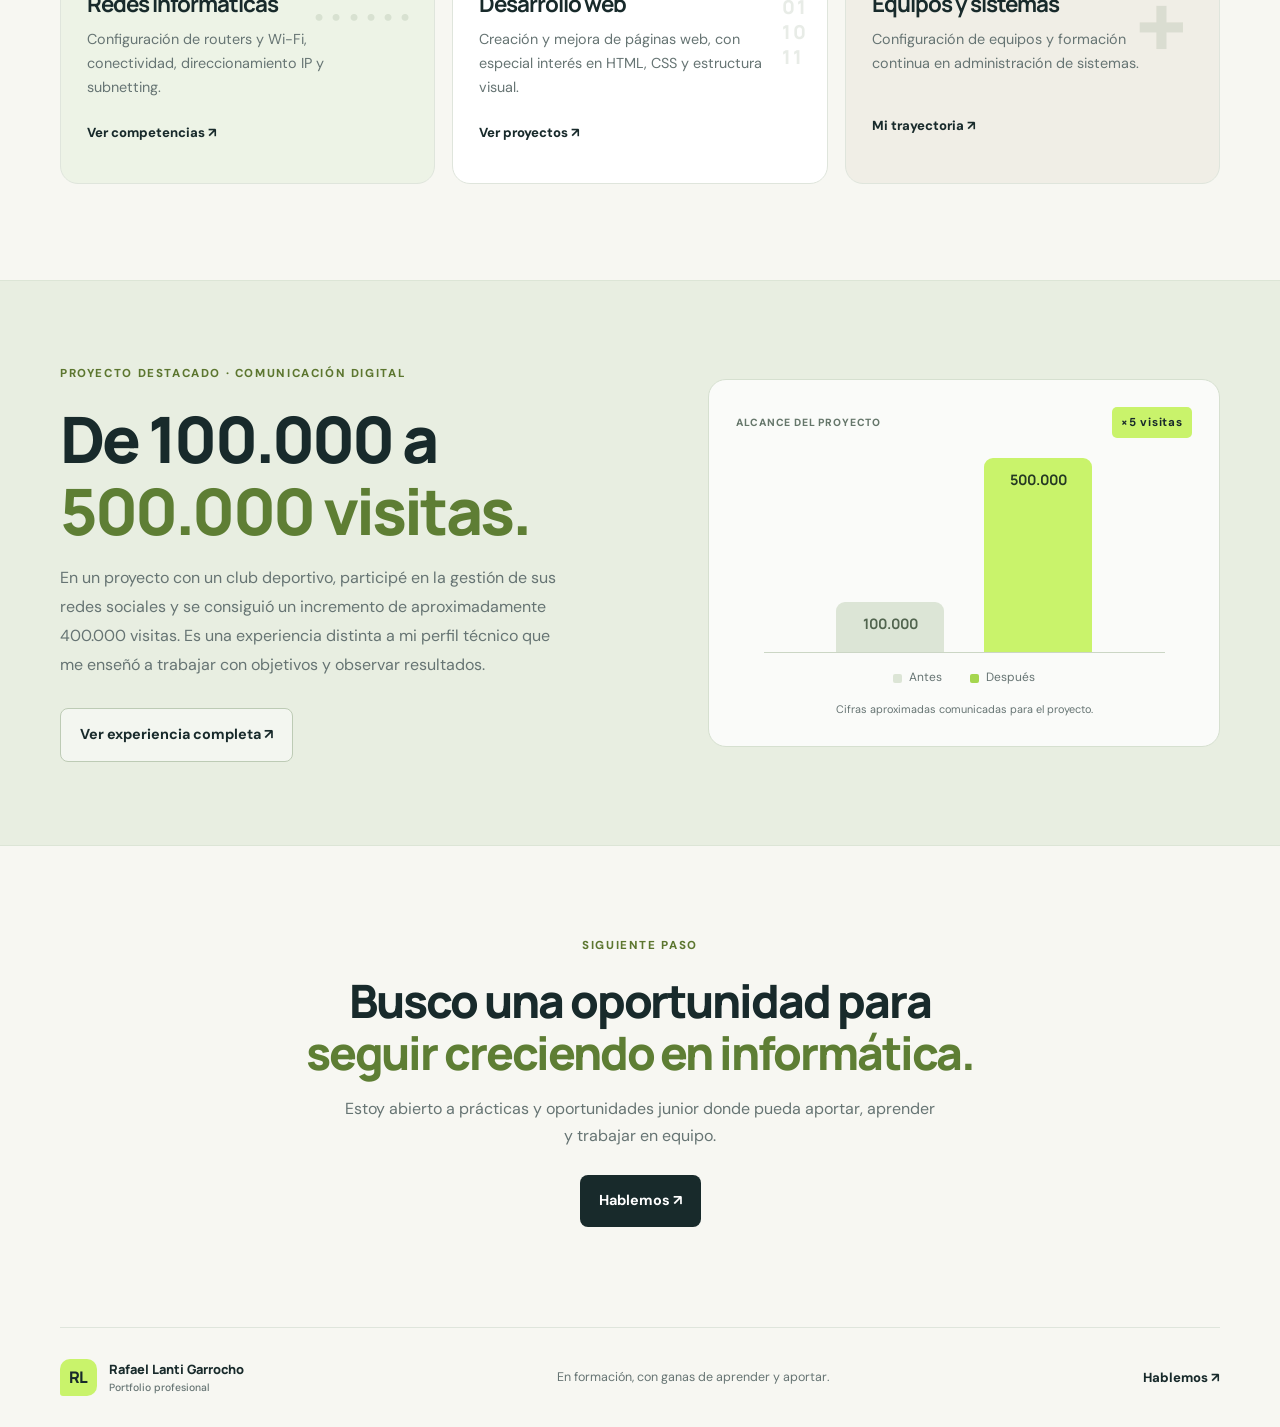
==== commit 37d8fe0a: "Add files via upload" ====
--- a/index.html
+++ b/index.html
@@ -1,88 +1,27 @@
 <!DOCTYPE html>
-<html lang="es">
-<head>
-  <meta charset="UTF-8">
-  <meta name="viewport" content="width=device-width, initial-scale=1.0">
-  <meta name="description" content="Portfolio profesional de Rafael Lanti Garrocho, estudiante de Administración de Sistemas Informáticos en Red.">
-  <title>Rafael Lanti Garrocho | Portfolio</title>
-  <link rel="stylesheet" href="css/styles.css">
-</head>
-<body>
-  <header class="site-header">
-    <a class="logo" href="index.html" aria-label="Ir al inicio">RL<span>.</span></a>
-    <nav class="nav" aria-label="Navegación principal">
-      <a class="active" href="index.html">Inicio</a>
-      <a href="sobre-mi.html">Sobre mí</a>
-      <a href="habilidades.html">Habilidades</a>
-      <a href="proyectos.html">Proyectos</a>
-      <a href="proceso.html">Proceso</a>
-      <a href="contacto.html">Contacto</a>
-    </nav>
-  </header>
-
-  <main>
-    <section class="hero container">
-      <div class="hero-copy">
-        <p class="eyebrow"><span class="status-dot"></span> Estudiante de ASIR · Abierto a oportunidades</p>
-        <h1>Hola, soy <span>Rafael Lanti Garrocho.</span></h1>
-        <h2>Informática, redes y desarrollo web.</h2>
-        <p class="lead">Me gusta entender cómo funcionan los sistemas, resolver problemas y convertir ideas en soluciones digitales útiles. Aprendo investigando y mejoro con cada proyecto.</p>
-        <div class="hero-actions">
-          <a class="button button-primary" href="proyectos.html">Ver mis proyectos <span aria-hidden="true">↗</span></a>
-          <a class="button button-secondary" href="contacto.html">Contactar conmigo</a>
-        </div>
-        <div class="hero-tags">
-          <span>HTML &amp; CSS</span><span>Redes</span><span>Administración de equipos</span>
-        </div>
-      </div>
-      <div class="hero-art" aria-label="Ilustración decorativa de sistemas y redes">
-        <div class="orbit orbit-one"></div><div class="orbit orbit-two"></div>
-        <div class="code-window">
-          <div class="window-top"><i></i><i></i><i></i><span>portfolio.config</span></div>
-          <div class="code-lines">
-            <p><span class="code-purple">const</span> perfil = {</p>
-            <p class="indent"><span class="code-blue">nombre</span>: <span class="code-green">"Rafael"</span>,</p>
-            <p class="indent"><span class="code-blue">áreas</span>: [</p>
-            <p class="indent2"><span class="code-green">"redes"</span>, <span class="code-green">"web"</span>,</p>
-            <p class="indent2"><span class="code-green">"sistemas"</span></p>
-            <p class="indent">],</p>
-            <p class="indent"><span class="code-blue">actitud</span>: <span class="code-green">"seguir aprendiendo"</span></p>
-            <p>};</p>
-            <p class="code-comment">// Siempre buscando una solución.</p>
-          </div>
-        </div>
-        <div class="floating-card card-network"><span class="mini-icon">⌘</span><div><strong>Redes</strong><small>Configuración y subnetting</small></div></div>
-        <div class="floating-card card-web"><span class="mini-icon">〈/〉</span><div><strong>Desarrollo web</strong><small>HTML · CSS</small></div></div>
-        <div class="hero-glow"></div>
-      </div>
-    </section>
-
-    <section class="quick-facts container">
-      <div><strong>ASIR</strong><span>Formación actual</span></div>
-      <div><strong>3</strong><span>Entornos de prácticas</span></div>
-      <div><strong>+400.000</strong><span>Visitas adicionales en redes*</span></div>
-      <p class="fine-print">*Incremento comunicado en la gestión de redes sociales de un club: de unas 100.000 a 500.000 visitas.</p>
-    </section>
-
-    <section class="section container">
-      <div class="section-heading">
-        <p class="eyebrow">En qué puedo aportar</p>
-        <h2>Una base técnica y ganas de mejorar.</h2>
-        <p>Me adapto a las necesidades del equipo y afronto cada tarea con curiosidad, responsabilidad y atención al detalle.</p>
-      </div>
-      <div class="feature-grid">
-        <article class="feature-card"><span class="feature-number">01</span><h3>Desarrollo web</h3><p>Creación y mejora de páginas web, cuidando la estructura, la presentación y la experiencia de navegación.</p><a href="habilidades.html">Ver habilidades <span>→</span></a></article>
-        <article class="feature-card"><span class="feature-number">02</span><h3>Sistemas y redes</h3><p>Interés por la administración de equipos, la configuración de redes y el direccionamiento IP.</p><a href="habilidades.html">Ver habilidades <span>→</span></a></article>
-        <article class="feature-card"><span class="feature-number">03</span><h3>Comunicación digital</h3><p>Experiencia colaborando en redes sociales y orientando el contenido a mejorar su alcance.</p><a href="proyectos.html">Ver experiencia <span>→</span></a></article>
-      </div>
-    </section>
-
-    <section class="cta-band container">
-      <div><p class="eyebrow">¿Hablamos?</p><h2>Estoy preparado para aprender con un equipo y aportar desde el primer día.</h2></div>
-      <a class="button button-light" href="contacto.html">Ponte en contacto <span>↗</span></a>
-    </section>
-  </main>
-
-  <footer class="site-footer"><a class="logo" href="index.html">RL<span>.</span></a><p>© 2026 Rafael Lanti Garrocho · Portfolio personal</p><a href="contacto.html">Contacto ↗</a></footer>
-</body>
-</html>
+<html lang="es"><head><meta charset="UTF-8"><meta name="viewport" content="width=device-width, initial-scale=1.0"><meta name="description" content="Portfolio de Rafael Lanti Garrocho, estudiante de ASIR interesado en sistemas, redes informáticas y desarrollo web."><title>Inicio | Rafael Lanti Garrocho</title><link rel="stylesheet" href="css/styles.css"></head>
+<body><header class="site-header">
+<a class="brand" href="index.html"><span class="brand-mark">RL</span><span class="brand-name">Rafael Lanti Garrocho<small>Informática · Sistemas · Redes</small></span></a>
+<nav class="nav" aria-label="Navegación principal">
+<a href="index.html" class="active">Inicio</a><a href="sobre-mi.html" class="">Sobre mí</a><a href="habilidades.html" class="">Habilidades</a><a href="proyectos.html" class="">Proyectos</a><a href="proceso.html" class="">Mi método</a><a class="nav-contact" href="contacto.html">Contacto ↗</a>
+</nav></header><main>
+<section class="hero wrap"><div class="hero-copy">
+<p class="eyebrow"><i></i> PORTFOLIO · PERFIL JUNIOR</p>
+<h1>La tecnología me mueve.<br><span>Resolver problemas, también.</span></h1>
+<p class="hero-intro">Soy Rafael Lanti Garrocho, estudiante de Administración de Sistemas Informáticos en Red (ASIR). Me interesan la infraestructura informática, la configuración de redes y el desarrollo web.</p>
+<div class="hero-buttons"><a class="button button-dark" href="proyectos.html">Explorar proyectos ↗</a><a class="text-link" href="contacto.html">Contactar conmigo →</a></div>
+<div class="hero-proof"><span class="proof-icon">↗</span><p><strong>Experiencia práctica</strong><br>Prácticas en dos ayuntamientos y una empresa privada.</p></div>
+</div>
+<div class="hero-visual" aria-label="Ilustración de infraestructura informática y desarrollo web">
+<div class="visual-label label-top"><i></i> SISTEMAS CONECTADOS</div><div class="network-art"><div class="network-ring ring-a"></div><div class="network-ring ring-b"></div><div class="connection c1"></div><div class="connection c2"></div><div class="connection c3"></div><div class="connection c4"></div>
+<div class="node node-router"><span>⌁</span><b>ROUTER</b><small>Conexión</small></div><div class="node node-wifi"><span>)))</span><b>WI-FI</b><small>Conectividad</small></div><div class="node node-pc"><span>▣</span><b>EQUIPOS</b><small>Configuración</small></div><div class="node node-code"><span>&lt;/&gt;</span><b>WEB</b><small>HTML · CSS</small></div><div class="network-center"><b>RL</b><small>IT &amp; WEB</small></div></div>
+<div class="visual-label label-bottom">APRENDER · CONFIGURAR · MEJORAR</div></div></section>
+<section class="stat-strip"><div class="wrap stat-grid"><div class="stat-item"><strong>ASIR</strong><span>Formación actual</span></div><div class="stat-item"><strong>3</strong><span>Entornos de prácticas</span></div><div class="stat-item"><strong>+400.000</strong><span>Visitas adicionales en un proyecto de club deportivo</span></div></div></section>
+<section class="section wrap"><div class="section-intro"><div><p class="eyebrow">ÁREAS DE INTERÉS</p><h2>Una base técnica con<br><span>mentalidad de aprendizaje.</span></h2></div><p>Me gusta entender cómo funcionan las cosas, investigar cuando aparece un reto y encontrar soluciones prácticas.</p></div>
+<div class="area-grid"><article class="area-card area-network"><div class="area-top"><span class="area-icon">⌁</span><small>01 / INFRAESTRUCTURA</small></div><h3>Redes informáticas</h3><p>Configuración de routers y Wi-Fi, conectividad, direccionamiento IP y subnetting.</p><a href="habilidades.html">Ver competencias ↗</a><span class="card-decoration">······</span></article>
+<article class="area-card area-web"><div class="area-top"><span class="area-icon">&lt;/&gt;</span><small>02 / DESARROLLO</small></div><h3>Desarrollo web</h3><p>Creación y mejora de páginas web, con especial interés en HTML, CSS y estructura visual.</p><a href="proyectos.html">Ver proyectos ↗</a><span class="card-decoration web-decoration">01<br>10<br>11</span></article>
+<article class="area-card area-systems"><div class="area-top"><span class="area-icon">▣</span><small>03 / SISTEMAS</small></div><h3>Equipos y sistemas</h3><p>Configuración de equipos y formación continua en administración de sistemas.</p><a href="sobre-mi.html">Mi trayectoria ↗</a><span class="card-decoration system-decoration">+</span></article></div></section>
+<section class="project-highlight"><div class="wrap highlight-layout"><div><p class="eyebrow">PROYECTO DESTACADO · COMUNICACIÓN DIGITAL</p><h2>De 100.000 a<br><span>500.000 visitas.</span></h2><p>En un proyecto con un club deportivo, participé en la gestión de sus redes sociales y se consiguió un incremento de aproximadamente 400.000 visitas. Es una experiencia distinta a mi perfil técnico que me enseñó a trabajar con objetivos y observar resultados.</p><a class="button button-outline" href="proyectos.html">Ver experiencia completa ↗</a></div>
+<div class="highlight-visual"><div class="chart-header"><span>ALCANCE DEL PROYECTO</span><b>×5 visitas</b></div><div class="chart"><div class="chart-bar bar-before"><strong>100.000</strong></div><div class="chart-bar bar-after"><strong>500.000</strong></div><i></i></div><div class="chart-legend"><span><i></i> Antes</span><span><i></i> Después</span></div><p class="chart-note">Cifras aproximadas comunicadas para el proyecto.</p></div></div></section>
+<section class="section wrap final-cta"><p class="eyebrow">SIGUIENTE PASO</p><h2>Busco una oportunidad para<br><span>seguir creciendo en informática.</span></h2><p>Estoy abierto a prácticas y oportunidades junior donde pueda aportar, aprender y trabajar en equipo.</p><a class="button button-dark" href="contacto.html">Hablemos ↗</a></section>
+</main><footer class="site-footer"><a class="brand" href="index.html"><span class="brand-mark">RL</span><span class="brand-name">Rafael Lanti Garrocho<small>Portfolio profesional</small></span></a><p>En formación, con ganas de aprender y aportar.</p><a href="contacto.html">Hablemos ↗</a></footer></body></html>
--- a/css/styles.css
+++ b/css/styles.css
@@ -1,216 +1,30 @@
-/* =========================================================
-   PORTFOLIO DE RAFAEL LANTI GARROCHO
-   Estilos compartidos por todas las páginas.
-   Puedes cambiar colores, tamaños y espacios desde :root.
-   ========================================================= */
-
-@import url('https://fonts.googleapis.com/css2?family=DM+Sans:wght@400;500;600;700&family=Space+Grotesk:wght@400;500;600;700&display=swap');
-
-:root {
-  --bg: #0b1020;
-  --bg-soft: #10182b;
-  --panel: #131e33;
-  --panel-light: #182640;
-  --text: #f3f6ff;
-  --muted: #aab6cb;
-  --accent: #77f2c2;
-  --accent-blue: #83a9ff;
-  --line: rgba(196, 211, 239, 0.14);
-  --max-width: 1160px;
-  --radius: 20px;
-}
-
-* { box-sizing: border-box; }
-html { scroll-behavior: smooth; }
-body {
-  margin: 0;
-  background: var(--bg);
-  color: var(--text);
-  font-family: 'DM Sans', sans-serif;
-  line-height: 1.65;
-  -webkit-font-smoothing: antialiased;
-}
-a { color: inherit; text-decoration: none; }
-a:focus-visible { outline: 2px solid var(--accent); outline-offset: 4px; }
-p { color: var(--muted); margin-top: 0; }
-h1, h2, h3, .logo { font-family: 'Space Grotesk', sans-serif; line-height: 1.15; letter-spacing: -0.035em; }
-h1 { font-size: clamp(2.8rem, 6vw, 5.25rem); margin: 14px 0 20px; }
-h2 { font-size: clamp(1.8rem, 3vw, 2.7rem); margin: 0 0 18px; }
-h3 { font-size: 1.28rem; margin: 0 0 12px; }
-.container { width: min(var(--max-width), calc(100% - 48px)); margin-inline: auto; }
-
-/* Cabecera y navegación */
-.site-header {
-  width: min(var(--max-width), calc(100% - 48px));
-  margin: auto; min-height: 86px; display: flex; align-items: center;
-  justify-content: space-between; gap: 28px; border-bottom: 1px solid var(--line);
-}
-.logo { font-size: 1.65rem; font-weight: 700; letter-spacing: -0.08em; flex-shrink: 0; }
-.logo span { color: var(--accent); }
-.nav { display: flex; align-items: center; justify-content: flex-end; flex-wrap: wrap; gap: 7px; }
-.nav a { color: var(--muted); font-size: .88rem; padding: 9px 12px; border-radius: 9px; transition: color .2s, background .2s; }
-.nav a:hover, .nav a.active { color: var(--text); background: rgba(255,255,255,.06); }
-.nav a.active { box-shadow: inset 0 -2px var(--accent); }
-
-/* Portada */
-.hero { min-height: 590px; padding-block: 78px 70px; display: grid; grid-template-columns: 1.04fr .96fr; align-items: center; gap: 35px; }
-.eyebrow { color: var(--accent); text-transform: uppercase; letter-spacing: .15em; font-size: .74rem; font-weight: 700; margin: 0 0 18px; }
-.status-dot { display: inline-block; width: 8px; height: 8px; border-radius: 50%; background: var(--accent); box-shadow: 0 0 0 4px rgba(119,242,194,.12); margin-right: 8px; }
-.hero h1 span, .page-hero h1 span { color: var(--accent); }
-.hero h2 { color: #d5deef; font-size: clamp(1.35rem, 2.6vw, 2rem); font-weight: 500; letter-spacing: -.04em; margin: 0 0 18px; }
-.lead { font-size: 1.08rem; max-width: 620px; line-height: 1.8; }
-.hero-actions { display: flex; flex-wrap: wrap; gap: 12px; margin: 28px 0 28px; }
-.button { display: inline-flex; align-items: center; justify-content: center; gap: 12px; border-radius: 10px; padding: 13px 18px; font-weight: 700; font-size: .92rem; transition: transform .2s, background .2s; }
-.button:hover { transform: translateY(-2px); }
-.button-primary { background: var(--accent); color: #09131b; }
-.button-primary:hover { background: #9bffda; }
-.button-secondary { border: 1px solid var(--line); color: var(--text); }
-.button-secondary:hover { background: rgba(255,255,255,.06); }
-.hero-tags, .tag-list { display: flex; flex-wrap: wrap; gap: 8px; }
-.hero-tags span, .tag-list span { border: 1px solid var(--line); background: rgba(255,255,255,.025); border-radius: 7px; color: #c7d2e6; font-size: .78rem; padding: 6px 10px; }
-
-/* Ilustración de código creada solo con CSS y HTML */
-.hero-art { min-height: 410px; position: relative; display: grid; place-items: center; isolation: isolate; }
-.hero-glow { position: absolute; width: 300px; height: 300px; border-radius: 50%; background: rgba(83, 118, 255, .14); filter: blur(55px); z-index: -2; }
-.orbit { position: absolute; border: 1px solid rgba(131,169,255,.18); border-radius: 50%; transform: rotate(-25deg); }
-.orbit-one { width: 420px; height: 260px; }
-.orbit-two { width: 340px; height: 390px; transform: rotate(43deg); }
-.code-window { position: relative; width: min(100%, 410px); background: rgba(17,27,47,.96); border: 1px solid rgba(160,184,233,.23); border-radius: 15px; box-shadow: 0 28px 70px rgba(0,0,0,.32); overflow: hidden; z-index: 1; }
-.window-top { height: 44px; display: flex; align-items: center; gap: 6px; padding: 0 15px; border-bottom: 1px solid var(--line); color: #71819f; font-size: .72rem; }
-.window-top i { width: 7px; height: 7px; background: #53627e; border-radius: 50%; }
-.window-top span { margin-left: auto; }
-.code-lines { padding: 19px 24px 25px; font-family: ui-monospace, SFMono-Regular, Menlo, monospace; font-size: .82rem; line-height: 1.55; }
-.code-lines p { color: #dce5f8; margin: 0 0 5px; }
-.code-lines .indent { padding-left: 20px; }
-.code-lines .indent2 { padding-left: 40px; }
-.code-purple { color: #c4a4ff; }.code-blue { color: #8bbcff; }.code-green { color: #9df5c9; }.code-comment { color: #7186a5; margin-top: 15px !important; font-size: .72rem; }
-.floating-card { position: absolute; z-index: 2; display: flex; align-items: center; gap: 11px; padding: 12px 14px; border: 1px solid var(--line); border-radius: 12px; background: #17233a; box-shadow: 0 12px 35px rgba(0,0,0,.22); }
-.floating-card strong, .floating-card small { display: block; }.floating-card strong { font-size: .8rem; }.floating-card small { color: var(--muted); font-size: .68rem; margin-top: 2px; }
-.mini-icon { display: grid; place-items: center; width: 34px; height: 34px; border-radius: 9px; background: rgba(119,242,194,.12); color: var(--accent); font-weight: 700; }
-.card-network { top: 28px; right: -3px; }.card-web { bottom: 23px; left: -9px; }
-
-/* Bloques y secciones */
-.quick-facts { display: grid; grid-template-columns: repeat(3, 1fr); gap: 20px; padding: 26px 30px; background: var(--bg-soft); border: 1px solid var(--line); border-radius: 16px; }
-.quick-facts div { display: flex; flex-direction: column; gap: 4px; border-right: 1px solid var(--line); }
-.quick-facts div:nth-child(3) { border-right: 0; }
-.quick-facts strong { font: 600 1.7rem 'Space Grotesk', sans-serif; color: var(--text); }
-.quick-facts span { font-size: .85rem; color: var(--muted); }
-.fine-print { grid-column: 1 / -1; font-size: .72rem; margin: 0; }
-.section { padding-block: 100px; }
-.section-heading { max-width: 680px; margin-bottom: 38px; }
-.section-heading > p:last-child { max-width: 620px; }
-.feature-grid, .value-grid { display: grid; grid-template-columns: repeat(3, 1fr); gap: 16px; }
-.feature-card, .value-card, .skill-panel { border: 1px solid var(--line); background: linear-gradient(145deg, rgba(23,36,60,.82), rgba(14,22,39,.82)); border-radius: var(--radius); padding: 27px; }
-.feature-number { display: inline-block; color: var(--accent); font-size: .75rem; letter-spacing: .12em; margin-bottom: 28px; }
-.feature-card p, .value-card p { font-size: .92rem; }
-.feature-card a { display: inline-block; color: var(--accent); font-weight: 700; font-size: .85rem; margin-top: 12px; }
-.feature-card a span { margin-left: 5px; }
-.cta-band { margin-bottom: 85px; padding: 40px 44px; display: flex; align-items: center; justify-content: space-between; gap: 30px; background: linear-gradient(115deg, #1c3450, #172640 62%, #21304a); border: 1px solid rgba(119,242,194,.22); border-radius: var(--radius); }
-.cta-band h2 { font-size: clamp(1.5rem, 2.5vw, 2.25rem); max-width: 720px; margin-bottom: 0; }
-.cta-band .eyebrow { margin-bottom: 10px; }
-.button-light { background: var(--text); color: #111a2a; flex-shrink: 0; }
-.button-light:hover { background: var(--accent); }
-
+/* PORTFOLIO DE RAFAEL LANTI GARROCHO
+   Estilos compartidos. Edita las variables para cambiar la paleta. */
+@import url('https://fonts.googleapis.com/css2?family=DM+Sans:wght@400;500;600;700&family=Manrope:wght@400;500;600;700;800&display=swap');
+:root{--paper:#f7f7f2;--white:#fff;--ink:#182a2b;--muted:#667473;--green:#c9f36b;--green-dark:#2d4c35;--mint:#e6f2df;--line:#dfe5dc;--soft:#eef1e9;--max:1160px;--radius:18px}
+*{box-sizing:border-box}html{scroll-behavior:smooth}body{margin:0;color:var(--ink);background:var(--paper);font-family:'DM Sans',sans-serif;line-height:1.65;-webkit-font-smoothing:antialiased}a{color:inherit;text-decoration:none}a:focus-visible{outline:3px solid #799e37;outline-offset:4px}p{color:var(--muted);margin-top:0}h1,h2,h3{font-family:'Manrope',sans-serif;line-height:1.12;letter-spacing:-.045em;margin-top:0}h1{font-size:clamp(2.8rem,6.5vw,5.5rem);font-weight:800;margin-bottom:24px}h2{font-size:clamp(1.9rem,3.6vw,3.15rem);font-weight:800;margin-bottom:18px}h3{font-size:1.35rem;margin-bottom:12px}.wrap{width:min(var(--max),calc(100% - 48px));margin-inline:auto}.eyebrow{display:flex;align-items:center;gap:10px;color:#5c762f;font-size:.72rem;font-weight:800;letter-spacing:.14em;margin:0 0 20px}.eyebrow i{width:25px;height:3px;background:#8db83f;display:inline-block}h1 span,h2 span{color:#5e7e34}
+/* Navegación */
+.site-header{width:min(var(--max),calc(100% - 48px));min-height:92px;margin:auto;display:flex;align-items:center;justify-content:space-between;gap:30px;border-bottom:1px solid var(--line)}.brand{display:inline-flex;align-items:center;gap:12px;flex-shrink:0}.brand-mark{display:grid;place-items:center;width:44px;height:44px;background:var(--green);color:var(--ink);font:800 1rem 'Manrope',sans-serif;border-radius:13px 13px 13px 4px;letter-spacing:-.06em}.brand-name{font:800 .9rem 'Manrope',sans-serif;line-height:1.25}.brand-name small{display:block;margin-top:4px;font:500 .7rem 'DM Sans',sans-serif;color:var(--muted)}.nav{display:flex;align-items:center;justify-content:flex-end;flex-wrap:wrap;gap:5px}.nav a{padding:9px 11px;color:#5e6d69;font-size:.82rem;font-weight:600;border-radius:7px;transition:.2s}.nav a:hover,.nav a.active{color:var(--ink);background:#e9eee3}.nav a.active{box-shadow:inset 0 -2px #91b747}.nav .nav-contact{background:var(--ink);color:white;padding-inline:16px;margin-left:7px}.nav .nav-contact:hover{background:#36514b}
+/* Inicio */
+.hero{display:grid;grid-template-columns:1.03fr .97fr;gap:45px;align-items:center;padding-block:76px 80px;min-height:610px}.hero h1 span{color:#66863a}.hero-intro{max-width:570px;font-size:1.08rem;line-height:1.85}.hero-buttons{display:flex;align-items:center;flex-wrap:wrap;gap:24px;margin:31px 0 32px}.button{display:inline-flex;align-items:center;justify-content:center;gap:20px;padding:14px 19px;border-radius:8px;font-size:.9rem;font-weight:700;transition:transform .2s,background .2s}.button:hover{transform:translateY(-2px)}.button-dark{background:var(--ink);color:white}.button-dark:hover{background:#35504a}.text-link{font-size:.9rem;font-weight:700}.text-link:hover{color:#5e7e34}.hero-proof{display:flex;gap:13px;align-items:center;border-top:1px solid var(--line);padding-top:20px;max-width:470px}.proof-icon{display:grid;place-items:center;width:37px;height:37px;flex-shrink:0;border-radius:50%;background:var(--mint);color:#4e7030;font-weight:700}.hero-proof p{font-size:.8rem;line-height:1.5;margin:0}.hero-proof strong{color:var(--ink);font-size:.86rem}
+.hero-visual{position:relative;min-height:440px;display:grid;place-items:center;background:#e9eee3;border-radius:46% 46% 18px 18px;overflow:hidden}.visual-label{position:absolute;z-index:3;display:flex;align-items:center;gap:8px;font-size:.62rem;font-weight:800;letter-spacing:.12em;color:#66766b}.label-top{top:25px;left:28px}.label-bottom{bottom:23px;left:28px}.visual-label i{width:7px;height:7px;border-radius:50%;background:#7fa640;box-shadow:0 0 0 4px #d8e5ca}.network-art{width:100%;height:370px;position:relative}.network-ring{position:absolute;border:1px solid rgba(62,91,68,.17);border-radius:50%;left:50%;top:50%;transform:translate(-50%,-50%)}.ring-a{width:285px;height:285px}.ring-b{width:205px;height:205px;border-style:dashed}.network-center{position:absolute;left:50%;top:50%;transform:translate(-50%,-50%);width:90px;height:90px;border-radius:50%;background:var(--ink);display:flex;align-items:center;justify-content:center;flex-direction:column;color:var(--green);box-shadow:0 12px 30px #182a2b2b}.network-center b{font:800 1.55rem 'Manrope',sans-serif;letter-spacing:-.08em}.network-center small{color:#e0e9dc;font-size:.5rem;letter-spacing:.12em}.node{position:absolute;z-index:2;display:flex;flex-direction:column;justify-content:center;align-items:center;width:104px;height:98px;border-radius:14px;border:1px solid #2c463326;background:#fffffff0;box-shadow:0 12px 24px #2a3e2a12}.node>b{font-size:.68rem;letter-spacing:.06em;margin-top:4px}.node small{color:#819087;font-size:.62rem}.node>span{color:#577b37;font-size:1.55rem;line-height:1.2;font-weight:700}.node-router{top:50px;left:calc(50% - 52px)}.node-wifi{top:143px;right:7%}.node-pc{bottom:28px;left:calc(50% - 52px)}.node-code{top:143px;left:7%}.connection{position:absolute;z-index:0;left:50%;top:50%;height:1px;width:120px;transform-origin:left;background:repeating-linear-gradient(90deg,#8eaa76 0 5px,transparent 5px 10px)}.c1{transform:rotate(-90deg);width:98px}.c2{transform:rotate(0);width:105px}.c3{transform:rotate(90deg);width:98px}.c4{transform:rotate(180deg);width:105px}
+/* Datos y tarjetas */
+.stat-strip{background:var(--ink);color:white}.stat-grid{display:grid;grid-template-columns:.8fr .8fr 1.4fr;padding-block:26px}.stat-item{display:flex;flex-direction:column;justify-content:center;padding:7px 30px;border-right:1px solid #ffffff2e}.stat-item:first-child{padding-left:0}.stat-item:last-child{border:0}.stat-item strong{font:800 clamp(1.7rem,3vw,2.4rem) 'Manrope',sans-serif;color:var(--green);line-height:1.2}.stat-item span{font-size:.78rem;color:#d1d9d1;margin-top:7px;max-width:260px}.section{padding-block:96px}.section-intro{display:flex;justify-content:space-between;align-items:end;gap:50px;margin-bottom:37px}.section-intro h2{margin-bottom:0}.section-intro>p{max-width:390px;margin-bottom:5px;line-height:1.8}.area-grid{display:grid;grid-template-columns:repeat(3,1fr);gap:17px}.area-card{position:relative;overflow:hidden;min-height:300px;padding:26px;border-radius:var(--radius);background:white;border:1px solid var(--line)}.area-network{background:#edf3e6}.area-web{background:#fff}.area-systems{background:#f0eee6}.area-top{display:flex;align-items:center;justify-content:space-between;margin-bottom:34px}.area-icon{display:grid;place-items:center;width:46px;height:46px;border-radius:12px;background:var(--green);font-size:1.15rem;font-weight:800}.area-top small{color:#7c8980;font-size:.62rem;font-weight:800;letter-spacing:.1em}.area-card h3{font-size:1.4rem;margin-bottom:12px}.area-card p{font-size:.9rem;max-width:300px;min-height:65px}.area-card>a{display:inline-flex;gap:9px;font-size:.82rem;font-weight:800;margin-top:8px}.area-card>a:hover{color:#66863a}.card-decoration{position:absolute;pointer-events:none;color:#45623c1f;font:800 2.7rem 'Manrope',sans-serif;right:18px;top:100px;letter-spacing:.12em}.web-decoration{top:110px;font-size:1.2rem;line-height:1.3}.system-decoration{top:75px;font-size:6rem}
+.project-highlight{background:#e8eee1;padding-block:83px;border-block:1px solid #dce5d6}.highlight-layout{display:grid;grid-template-columns:1fr .9fr;align-items:center;gap:80px}.highlight-layout h2{font-size:clamp(2.7rem,5vw,4.6rem)}.highlight-layout>div:first-child>p:not(.eyebrow){max-width:510px;line-height:1.8}.button-outline{margin-top:13px;border:1px solid #bdcbb5;color:var(--ink);background:#ffffff80}.highlight-visual{padding:27px;border:1px solid #d6e0d0;background:#ffffffcc;border-radius:var(--radius)}.chart-header{display:flex;justify-content:space-between;gap:12px;align-items:center;color:#66776b;font-size:.65rem;font-weight:800;letter-spacing:.08em}.chart-header b{background:var(--green);color:var(--ink);padding:6px 9px;border-radius:5px;font-size:.72rem}.chart{height:215px;display:flex;align-items:end;justify-content:center;gap:40px;padding:20px 20px 0;position:relative}.chart-bar{position:relative;width:26%;min-height:25px;border-radius:9px 9px 0 0;display:flex;align-items:flex-start;justify-content:center;padding-top:12px;font:800 .9rem 'Manrope',sans-serif}.bar-before{height:26%;background:#dce5d6;color:#52654f}.bar-after{height:100%;background:var(--green);color:#253923}.chart>i{position:absolute;left:6%;right:6%;bottom:0;height:1px;background:#cbd6c5}.chart-legend{display:flex;justify-content:center;gap:28px;margin-top:15px;font-size:.75rem;color:var(--muted)}.chart-legend span{display:flex;align-items:center;gap:7px}.chart-legend i{display:inline-block;width:9px;height:9px;border-radius:2px;background:#dce5d6}.chart-legend span:last-child i{background:#a5d64f}.chart-note{font-size:.68rem;text-align:center;margin:13px 0 0}.final-cta{text-align:center;padding-block:90px 100px}.final-cta .eyebrow{justify-content:center}.final-cta h2{margin-bottom:18px}.final-cta>p:not(.eyebrow){max-width:590px;margin:0 auto 26px}.final-cta .button{margin:auto}
 /* Páginas interiores */
-.page-hero { padding-block: 86px 45px; }
-.page-hero h1 { margin-bottom: 22px; }
-.page-hero .lead { max-width: 720px; }
-.two-column { display: grid; grid-template-columns: .7fr 1.3fr; gap: 80px; padding-top: 45px; }
-.prose p { font-size: 1rem; line-height: 1.9; margin-bottom: 20px; }
-.section-muted { background: #0e1526; border-block: 1px solid rgba(255,255,255,.04); }
-.timeline { max-width: 820px; margin-left: 8px; }
-.timeline-item { position: relative; display: grid; grid-template-columns: 20px 1fr; gap: 22px; padding: 0 0 32px; }
-.timeline-item:not(:last-child)::before { content: ''; position: absolute; left: 6px; top: 16px; bottom: 0; width: 1px; background: var(--line); }
-.timeline-mark { position: relative; z-index: 1; margin-top: 7px; width: 13px; height: 13px; border: 2px solid var(--accent); border-radius: 50%; background: var(--bg); }
-.timeline-label, .project-type, .panel-kicker { color: var(--accent); font-size: .72rem; font-weight: 700; text-transform: uppercase; letter-spacing: .12em; }
-.timeline-item h3 { margin: 7px 0 8px; }.timeline-item p { margin: 0; }
-.value-card span { color: var(--accent); font-size: 1.6rem; display: inline-block; margin-bottom: 24px; }
-.value-card h3 { margin-bottom: 10px; }
-
+.inner-hero{padding-block:76px 28px}.inner-hero h1{font-size:clamp(2.8rem,6vw,5rem)}.inner-lead{max-width:720px;font-size:1.08rem;line-height:1.85}
+/* Sobre mí */
+.about-layout{display:grid;grid-template-columns:.75fr 1.25fr;gap:75px;padding-top:45px}.portrait-placeholder{position:relative;display:flex;align-items:center;justify-content:center;flex-direction:column;min-height:300px;overflow:hidden;border-radius:45% 45% 16px 16px;background:#e6eddd}.portrait-placeholder>span{z-index:1;font:800 6rem 'Manrope',sans-serif;color:#698746;letter-spacing:-.12em}.portrait-placeholder small{z-index:1;font-size:.62rem;font-weight:800;letter-spacing:.13em;color:#74856d}.portrait-placeholder>i{position:absolute;width:240px;height:240px;border:1px solid #c8d8bc;border-radius:50%;box-shadow:0 0 0 28px #ffffff40,0 0 0 56px #ffffff2e}.aside-note{display:flex;gap:13px;padding:21px 5px}.aside-note>b{width:10px;height:10px;background:#8eb648;flex-shrink:0;margin-top:7px}.aside-note p{font:700 1rem 'Manrope',sans-serif;color:#475c4b;line-height:1.6;margin:0}.about-text h2{font-size:2.35rem}.about-text>p:not(.eyebrow){font-size:.97rem;line-height:1.9;margin-bottom:17px}.section-soft{background:#edf0e8;border-block:1px solid var(--line)}.education-list{border-top:1px solid #d6ded2}.education-list article{display:grid;grid-template-columns:145px 1fr 25px;align-items:start;gap:20px;padding:25px 5px;border-bottom:1px solid #d6ded2}.education-list article>small{color:#6c843f;font-size:.65rem;font-weight:800;letter-spacing:.1em;padding-top:5px}.education-list h3{font-size:1.1rem;margin-bottom:7px}.education-list p{font-size:.86rem;margin:0}.education-list article>b{color:#7b9c43}
 /* Habilidades */
-.skills-layout { display: grid; grid-template-columns: repeat(2, 1fr); gap: 18px; }
-.skill-panel { padding: 30px; }
-.skill-panel-top { display: flex; justify-content: space-between; align-items: center; margin-bottom: 25px; }
-.skill-icon { display: grid; place-items: center; width: 46px; height: 46px; border-radius: 12px; background: rgba(119,242,194,.1); color: var(--accent); font-weight: 700; font-size: 1.1rem; }
-.skill-category { color: #8091ad; font-size: .7rem; text-transform: uppercase; letter-spacing: .12em; }
-.skill-panel p { min-height: 55px; font-size: .92rem; }
-.skill-panel .tag-list { margin-top: 22px; }
-.note-box { margin-top: 28px; padding: 18px 20px; background: rgba(131,169,255,.06); border: 1px solid rgba(131,169,255,.18); border-radius: 12px; color: var(--muted); font-size: .88rem; }
-.note-box strong { color: var(--text); }
-
+.skills-grid{display:grid;grid-template-columns:repeat(2,1fr);gap:18px}.skill-card{padding:30px;border-radius:var(--radius);border:1px solid var(--line);background:white}.skill-featured{background:#edf3e6;border-color:#d8e3cf}.skill-heading{display:flex;justify-content:space-between;align-items:center;margin-bottom:27px}.skill-heading>span{display:grid;place-items:center;width:47px;height:47px;border-radius:13px;background:var(--green);color:var(--ink);font-weight:800;font-size:1.05rem}.skill-heading>small{font-size:.65rem;color:#7b8980;font-weight:800;letter-spacing:.1em}.skill-card h2{font-size:1.65rem;margin-bottom:12px}.skill-card>p{font-size:.9rem;min-height:73px}.skill-card ul{list-style:none;padding:0;margin:22px 0 25px}.skill-card li{padding:9px 0 9px 22px;position:relative;border-bottom:1px solid #73877024;font-size:.87rem}.skill-card li:before{content:'↗';position:absolute;left:0;color:#688b37;font-weight:800}.skill-bottom{display:flex;justify-content:space-between;border-top:1px solid #73877033;padding-top:17px;color:#74836e;font-size:.62rem;font-weight:800;letter-spacing:.1em}.skill-bottom b{color:#688b37;font-size:.9rem}.disclaimer{padding:17px 20px;margin-top:25px;border-left:3px solid #a6ca66;background:#edf0e8;color:#69766a;font-size:.83rem}.disclaimer strong{color:var(--ink)}
 /* Proyectos */
-.project-card { display: grid; grid-template-columns: .9fr 1.1fr; border: 1px solid var(--line); background: var(--bg-soft); border-radius: var(--radius); overflow: hidden; margin-bottom: 22px; }
-.project-visual { min-height: 300px; position: relative; display: grid; place-items: center; overflow: hidden; background: radial-gradient(circle at 25% 25%, rgba(119,242,194,.15), transparent 50%), #131f35; }
-.visual-social { background: radial-gradient(circle at 75% 20%, rgba(131,169,255,.2), transparent 48%), #172039; }
-.visual-business { background: radial-gradient(circle at 65% 60%, rgba(200,164,255,.14), transparent 50%), #182037; }
-.visual-caption { position: absolute; bottom: 18px; left: 20px; font-size: .67rem; color: #a6b5cd; letter-spacing: .15em; }
-.mock-browser { width: 76%; border: 1px solid rgba(194,211,244,.3); background: #101a2c; border-radius: 10px; box-shadow: 0 20px 50px rgba(0,0,0,.25); overflow: hidden; transform: rotate(-3deg); }
-.mock-bar { height: 22px; display: flex; gap: 4px; align-items: center; padding-left: 9px; border-bottom: 1px solid var(--line); }
-.mock-bar i { width: 5px; height: 5px; border-radius: 50%; background: #63738e; }
-.mock-layout { display: grid; grid-template-columns: 27% 1fr; min-height: 140px; }
-.mock-side { background: #1c2c45; margin: 10px; border-radius: 4px; }
-.mock-content { padding: 15px 10px; }.mock-content b { display: block; width: 78%; height: 7px; background: #536985; border-radius: 5px; margin-bottom: 8px; }.mock-content b:first-child { width: 50%; background: var(--accent); }
-.mock-blocks { display: flex; gap: 6px; margin-top: 15px; }.mock-blocks i { flex: 1; height: 38px; border-radius: 4px; background: #263c58; }
-.growth-chart { position: absolute; bottom: 65px; left: 12%; width: 45%; height: 125px; display: flex; align-items: end; gap: 8px; }
-.growth-chart span { flex: 1; background: linear-gradient(to top, #5478d6, var(--accent-blue)); border-radius: 5px 5px 0 0; opacity: .9; }
-.growth-number { position: absolute; right: 12%; top: 27%; font: 700 3rem 'Space Grotesk', sans-serif; color: var(--accent); }.growth-number small { display: block; font: 500 .7rem 'DM Sans', sans-serif; color: var(--muted); letter-spacing: 0; }
-.business-card-art { width: 60%; padding: 25px; background: rgba(18,29,49,.9); border: 1px solid rgba(194,211,244,.25); border-radius: 12px; transform: rotate(3deg); box-shadow: 0 20px 50px rgba(0,0,0,.25); }
-.business-symbol { display: grid; place-items: center; width: 40px; height: 40px; border-radius: 10px; color: #111827; background: var(--accent); font-size: 1.5rem; margin-bottom: 20px; }
-.business-card-art b { display: block; margin-bottom: 17px; }.business-card-art i { display: block; width: 90%; height: 5px; border-radius: 5px; background: #3a4b67; margin-top: 8px; }.business-card-art i:last-child { width: 60%; }
-.project-info { padding: 31px; }.project-info h2 { font-size: 1.7rem; margin: 12px 0 18px; }.project-info p { font-size: .9rem; margin-bottom: 12px; }.project-info p strong { color: #e3eafa; }.project-info .tag-list { margin-top: 20px; }
-
+.projects-list{padding-top:40px}.project{display:grid;grid-template-columns:.85fr 1.15fr;overflow:hidden;background:white;border:1px solid var(--line);border-radius:var(--radius);margin-bottom:23px}.project-art{position:relative;min-height:365px;display:grid;place-items:center;overflow:hidden;background:#e8eee1}.project-art-growth{background:#e5eee3;display:flex;flex-direction:column;align-items:stretch;justify-content:flex-start;padding:27px}.project-art-sites{background:#eeece3}.art-tag{position:absolute;left:23px;bottom:20px;color:#6d7d6c;font-size:.62rem;font-weight:800;letter-spacing:.13em}.browser-frame{width:82%;background:white;border-radius:9px;overflow:hidden;box-shadow:0 20px 40px #263a251f;transform:rotate(-2deg)}.browser-top{height:27px;display:flex;align-items:center;gap:4px;padding:0 10px;background:#f4f5f1;border-bottom:1px solid #e7e9e2}.browser-top i{width:5px;height:5px;background:#b8c2b1;border-radius:50%}.browser-top span{margin-left:auto;color:#8d9989;font-size:.48rem}.browser-page{padding:12px}.browser-nav{display:flex;justify-content:space-between;align-items:center;color:#546550;font-size:.45rem}.browser-nav b{font-size:.6rem}.browser-hero{display:grid;grid-template-columns:1fr .8fr;gap:10px;margin-top:20px;align-items:center}.browser-hero>div:first-child i{display:block;width:90%;height:5px;border-radius:3px;background:#d7dfd1;margin:6px 0}.browser-hero>div:first-child i:first-child{width:65%;height:8px;background:#78925b}.browser-hero>div:first-child b{display:block;width:45%;height:13px;margin-top:12px;border-radius:3px;background:#c9f36b}.browser-image{height:70px;border-radius:5px;background:linear-gradient(135deg,#d9e5d1,#aabfa0)}.browser-cards{display:flex;gap:7px;margin-top:15px}.browser-cards i{height:36px;flex:1;background:#f0f3ec;border-radius:4px}.project-content{padding:32px}.project-kicker{font-size:.66rem;color:#6d873f;font-weight:800;letter-spacing:.12em;margin-bottom:12px}.project-content h2{font-size:clamp(1.6rem,2.7vw,2.15rem);margin-bottom:14px}.project-content>p:not(.project-kicker){font-size:.94rem;line-height:1.75;margin-bottom:22px}.project-detail{margin:15px 0}.project-detail strong{font-size:.82rem}.project-detail p{font-size:.85rem;margin:4px 0 0}.project-tags{display:flex;gap:7px;flex-wrap:wrap;margin-top:20px}.project-tags span{padding:5px 9px;border-radius:5px;background:#eef2e9;color:#5c7150;font-size:.7rem;font-weight:700}.project-result{padding:14px 16px;margin-top:21px;background:#f2f5ee;border-left:3px solid #b6d66f}.project-result small{font-size:.62rem;color:#688341;font-weight:800;letter-spacing:.1em}.project-result p{margin:4px 0 0;font-size:.83rem;color:#536354}.growth-top{display:flex;justify-content:space-between;align-items:center;font-size:.6rem;font-weight:800;letter-spacing:.1em;color:#6c7c68}.growth-top b{display:grid;place-items:center;width:43px;height:43px;background:var(--green);color:var(--ink);border-radius:50%;font:800 1rem 'Manrope',sans-serif}.big-growth{margin-top:42px;font:800 clamp(2rem,4vw,3.4rem) 'Manrope',sans-serif;color:#42613e;letter-spacing:-.07em}.big-growth small{display:block;font:600 .77rem 'DM Sans',sans-serif;color:#7a8a75;letter-spacing:0;margin-top:4px}.growth-bars{height:110px;display:flex;gap:24px;align-items:end;margin:15px 0 30px;border-bottom:1px solid #cad7c3}.growth-bars div{width:65px;height:100%;display:flex;flex-direction:column;justify-content:end;align-items:center;gap:5px}.growth-bars div span{display:block;width:100%;height:22%;border-radius:5px 5px 0 0;background:#b8c8ad}.growth-bars div:nth-child(2) span{height:100%;background:var(--green)}.growth-bars small{font-size:.63rem;color:#778673}.site-stack{width:205px;height:230px;position:relative}.site-sheet{position:absolute;width:170px;height:210px;border-radius:8px;box-shadow:0 20px 35px #303a2b21}.sheet-back{top:0;left:30px;background:#c9d8bc;transform:rotate(9deg)}.sheet-front{top:12px;left:5px;display:flex;flex-direction:column;padding:20px;background:white;transform:rotate(-5deg)}.sheet-front span{display:grid;place-items:center;width:34px;height:34px;background:var(--green);border-radius:8px;font-size:.65rem;font-weight:800}.sheet-front b{font:800 1.1rem 'Manrope',sans-serif;margin-top:23px;line-height:1.25}.sheet-front i{display:block;width:100%;height:5px;border-radius:4px;background:#e4e9df;margin-top:10px}.sheet-front i:last-child{width:65%}
+/* Método */
+.method-intro{max-width:630px;margin-bottom:32px}.method-intro h2{font-size:2.4rem}.method-steps{border-top:1px solid var(--line)}.method-steps article{display:grid;grid-template-columns:55px 55px 1fr 150px;align-items:center;gap:22px;padding:25px 5px;border-bottom:1px solid var(--line)}.method-num{font:800 .85rem 'Manrope',sans-serif;color:#7a8d70}.method-symbol{display:grid;place-items:center;width:47px;height:47px;border-radius:13px;background:#e7efdd;color:#5b7a35;font-weight:800}.method-steps h3{margin:0 0 7px;font-size:1.18rem}.method-steps p{margin:0;font-size:.88rem;max-width:580px}.method-steps article>small{justify-self:end;font-size:.62rem;color:#7c8a7c;font-weight:800;letter-spacing:.1em}.method-callout{display:flex;gap:25px;align-items:flex-start;padding:35px;margin-bottom:95px;border-radius:var(--radius);background:#e8eee1}.method-callout>span{font:800 5rem 'Manrope',sans-serif;line-height:.8;color:#8eaf56}.method-callout h2{max-width:820px;font-size:clamp(1.6rem,3vw,2.6rem);margin:0}
 /* Contacto */
-.contact-layout { display: grid; grid-template-columns: 1.1fr .9fr; gap: 70px; padding-top: 45px; padding-bottom: 110px; }
-.contact-copy h2 { font-size: 2.2rem; }.contact-copy > p { max-width: 500px; }
-.contact-email { display: inline-flex; gap: 18px; align-items: center; color: var(--accent); font-size: clamp(1.1rem, 2vw, 1.5rem); font-weight: 700; border-bottom: 1px solid rgba(119,242,194,.35); padding: 12px 0; margin: 8px 0; }
-.small-note { font-size: .75rem; }
-.social-links { display: flex; flex-wrap: wrap; gap: 12px; margin-top: 32px; }
-.social-link { display: grid; grid-template-columns: 25px auto; column-gap: 10px; align-items: center; min-width: 140px; padding: 12px; border: 1px solid var(--line); border-radius: 12px; background: rgba(255,255,255,.025); }
-.social-link:hover { border-color: rgba(119,242,194,.5); background: rgba(119,242,194,.05); }
-.social-link svg { width: 22px; height: 22px; fill: var(--accent); grid-row: span 2; }.social-link span { font-size: .85rem; font-weight: 700; }.social-link small { color: var(--muted); font-size: .68rem; }
-.contact-panel { align-self: start; padding: 32px; border: 1px solid var(--line); border-radius: var(--radius); background: linear-gradient(145deg, #172743, #111b2f); }
-.contact-panel h3 { font-size: 1.7rem; margin: 18px 0 14px; }.contact-panel p { font-size: .92rem; }
-.availability { border-top: 1px solid var(--line); margin-top: 24px; padding-top: 20px; font-size: .8rem; color: #d2deef; }
-
+.contact-layout{display:grid;grid-template-columns:1fr 1fr;gap:65px;padding-top:42px;padding-bottom:105px}.contact-main h2{font-size:3rem}.contact-main>p:not(.eyebrow){max-width:450px;line-height:1.8}.email-button{display:flex;align-items:center;gap:14px;max-width:470px;padding:16px;margin-top:27px;border:1px solid #d6e1cf;border-radius:12px;background:white}.email-icon{display:grid;place-items:center;width:42px;height:42px;border-radius:10px;background:var(--green)}.email-button small,.email-button strong{display:block}.email-button small{font-size:.62rem;color:#7d8b7b;font-weight:800;letter-spacing:.1em}.email-button strong{font-size:.92rem;margin-top:3px}.email-button>b{margin-left:auto;color:#66863a}.replace-note{font-size:.72rem;margin-top:10px}.social-panel{padding:28px;border:1px solid var(--line);border-radius:var(--radius);background:white}.social-panel h3{font-size:1.7rem;margin-bottom:22px}.social-row{display:flex;align-items:center;gap:13px;padding:15px 0;border-top:1px solid #edf0e9}.social-logo{display:grid;place-items:center;width:42px;height:42px;flex-shrink:0;border-radius:11px;background:#eaf0e3;color:#365b37;font-weight:800}.linkedin-logo{font-size:1.1rem}.instagram-logo svg{width:22px;height:22px;fill:none;stroke:currentColor;stroke-width:2}.social-row>span:nth-child(2){display:flex;flex-direction:column}.social-row strong{font-size:.9rem}.social-row small{color:#7d8b7d;font-size:.72rem}.social-row>b{margin-left:auto;color:#6c8c3c}.social-row:hover strong{color:#5c7d31}.availability-box{display:flex;gap:12px;align-items:center;padding:15px;margin-top:18px;background:#eef4e7;border-radius:10px}.availability-box>i{width:9px;height:9px;flex-shrink:0;border-radius:50%;background:#7da742;box-shadow:0 0 0 4px #7da74224}.availability-box strong,.availability-box small{display:block}.availability-box strong{font-size:.77rem}.availability-box small{color:#788673;font-size:.7rem;margin-top:3px}
 /* Pie de página */
-.site-footer { width: min(var(--max-width), calc(100% - 48px)); margin: auto; border-top: 1px solid var(--line); min-height: 95px; display: flex; align-items: center; justify-content: space-between; gap: 20px; }
-.site-footer p, .site-footer > a:last-child { font-size: .78rem; color: var(--muted); margin: 0; }
-.site-footer > a:last-child:hover { color: var(--accent); }
-
-/* Adaptación a móviles y tabletas */
-@media (max-width: 900px) {
-  .site-header { align-items: flex-start; padding-block: 22px; flex-direction: column; gap: 16px; }
-  .nav { justify-content: flex-start; }
-  .hero { grid-template-columns: 1fr; padding-top: 65px; }
-  .hero-art { min-height: 380px; }
-  .two-column { grid-template-columns: 1fr; gap: 15px; }
-  .contact-layout { gap: 35px; }
-  .project-card { grid-template-columns: 1fr; }
-  .project-visual { min-height: 270px; }
-}
-@media (max-width: 650px) {
-  .container, .site-header, .site-footer { width: min(100% - 32px, var(--max-width)); }
-  .site-header { min-height: auto; }
-  .nav { gap: 3px; }
-  .nav a { font-size: .78rem; padding: 8px 9px; }
-  .hero { padding-block: 52px 45px; gap: 15px; }
-  .hero-art { min-height: 320px; }
-  .code-window { width: 94%; }
-  .code-lines { padding: 15px; font-size: .69rem; }
-  .orbit-one { width: 300px; height: 220px; }.orbit-two { width: 260px; height: 310px; }
-  .floating-card { padding: 9px; }.card-network { right: 0; top: 0; }.card-web { left: 0; bottom: 0; }
-  .quick-facts { grid-template-columns: 1fr; padding: 22px; gap: 14px; }
-  .quick-facts div { border-right: 0; border-bottom: 1px solid var(--line); padding-bottom: 12px; }
-  .quick-facts div:nth-child(3) { border-bottom: 0; padding-bottom: 0; }
-  .fine-print { grid-column: auto; }
-  .section { padding-block: 68px; }
-  .feature-grid, .value-grid, .skills-layout, .contact-layout { grid-template-columns: 1fr; }
-  .feature-card, .value-card, .skill-panel { padding: 23px; }
-  .cta-band { align-items: flex-start; flex-direction: column; padding: 28px; margin-bottom: 60px; }
-  .page-hero { padding-block: 60px 25px; }
-  .page-hero h1 { font-size: clamp(2.5rem, 12vw, 4rem); }
-  .contact-layout { padding-bottom: 70px; }
-  .project-info { padding: 24px; }
-  .site-footer { padding-block: 22px; flex-wrap: wrap; }
-  .site-footer p { order: 3; width: 100%; }
-}
+.site-footer{width:min(var(--max),calc(100% - 48px));min-height:100px;margin:auto;display:flex;align-items:center;justify-content:space-between;gap:22px;border-top:1px solid var(--line)}.site-footer .brand-mark{width:37px;height:37px;border-radius:10px 10px 10px 3px}.site-footer .brand-name{font-size:.8rem}.site-footer .brand-name small{font-size:.65rem}.site-footer>p{margin:0;font-size:.78rem}.site-footer>a:last-child{font-size:.82rem;font-weight:800}
+/* Adaptación a móvil */
+@media(max-width:960px){.site-header{align-items:flex-start;flex-direction:column;justify-content:center;padding-block:20px;gap:17px}.nav{justify-content:flex-start}.hero{grid-template-columns:1fr;gap:35px;padding-block:60px}.hero-copy{max-width:760px}.hero-visual{min-height:420px}.highlight-layout{gap:35px}.about-layout{gap:40px}.project{grid-template-columns:.8fr 1.2fr}.method-steps article{grid-template-columns:35px 48px 1fr}.method-steps article>small{display:none}}
+@media(max-width:680px){.wrap,.site-header,.site-footer{width:calc(100% - 32px)}.site-header{min-height:auto}.nav{gap:3px}.nav a{padding:8px;font-size:.76rem}.nav .nav-contact{margin-left:0}.hero{padding-block:48px}.hero h1,.inner-hero h1{font-size:clamp(2.6rem,12vw,4rem)}.hero-intro,.inner-lead{font-size:1rem}.hero-visual{min-height:365px}.network-art{transform:scale(.88)}.label-top{left:15px;top:18px}.label-bottom{left:15px;bottom:15px;font-size:.53rem}.node{width:91px;height:87px}.node-router,.node-pc{left:calc(50% - 45px)}.node-router{top:40px}.node-pc{bottom:18px}.node-wifi{right:1%;top:135px}.node-code{left:1%;top:135px}.ring-a{width:250px;height:250px}.ring-b{width:180px;height:180px}.stat-grid{grid-template-columns:1fr;padding-block:12px}.stat-item,.stat-item:first-child{padding:17px 0;border-right:0;border-bottom:1px solid #ffffff26}.stat-item:last-child{border-bottom:0}.section{padding-block:66px}.section-intro{display:block}.section-intro>p{margin-top:20px}.area-grid,.skills-grid,.highlight-layout,.about-layout,.contact-layout{grid-template-columns:1fr}.area-card{min-height:275px}.project-highlight{padding-block:65px}.highlight-visual{padding:20px}.chart{height:190px;gap:25px}.final-cta{padding-block:65px 75px}.inner-hero{padding-block:52px 20px}.about-layout{padding-top:25px}.portrait-placeholder{min-height:240px}.education-list article{grid-template-columns:1fr 22px;gap:8px}.education-list article>small{grid-column:1/-1}.skill-card{padding:23px}.project{grid-template-columns:1fr}.project-art{min-height:300px}.project-content{padding:24px}.project-art-growth{min-height:320px}.method-steps article{grid-template-columns:28px 43px 1fr;gap:12px;padding-block:20px}.method-symbol{width:41px;height:41px}.method-steps h3{font-size:1rem}.method-steps p{font-size:.82rem}.method-callout{padding:25px;gap:12px;margin-bottom:65px}.method-callout>span{font-size:3.5rem}.contact-layout{padding-top:25px;gap:30px;padding-bottom:70px}.contact-main h2{font-size:2.5rem}.social-panel{padding:22px}.email-button{gap:10px;padding:12px}.email-button strong{font-size:.78rem}.site-footer{flex-wrap:wrap;padding-block:20px}.site-footer>p{order:3;width:100%}}
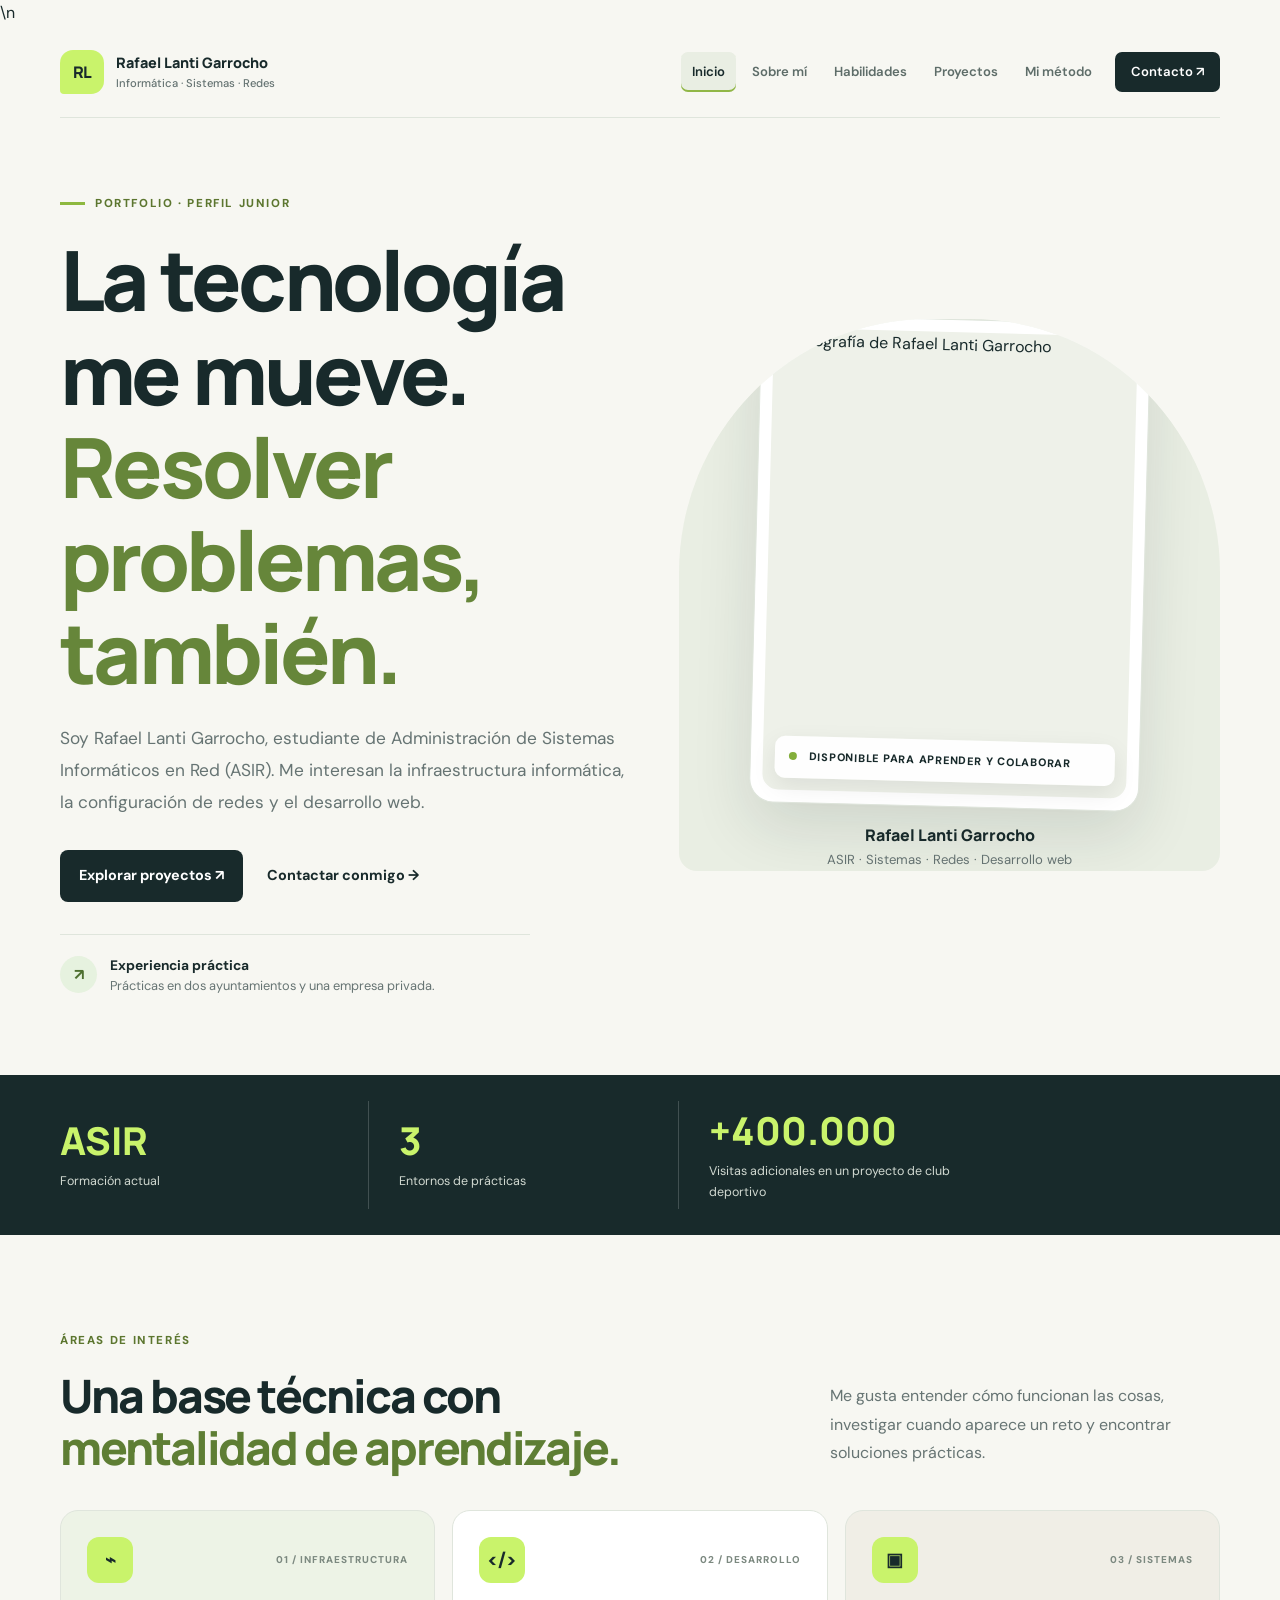
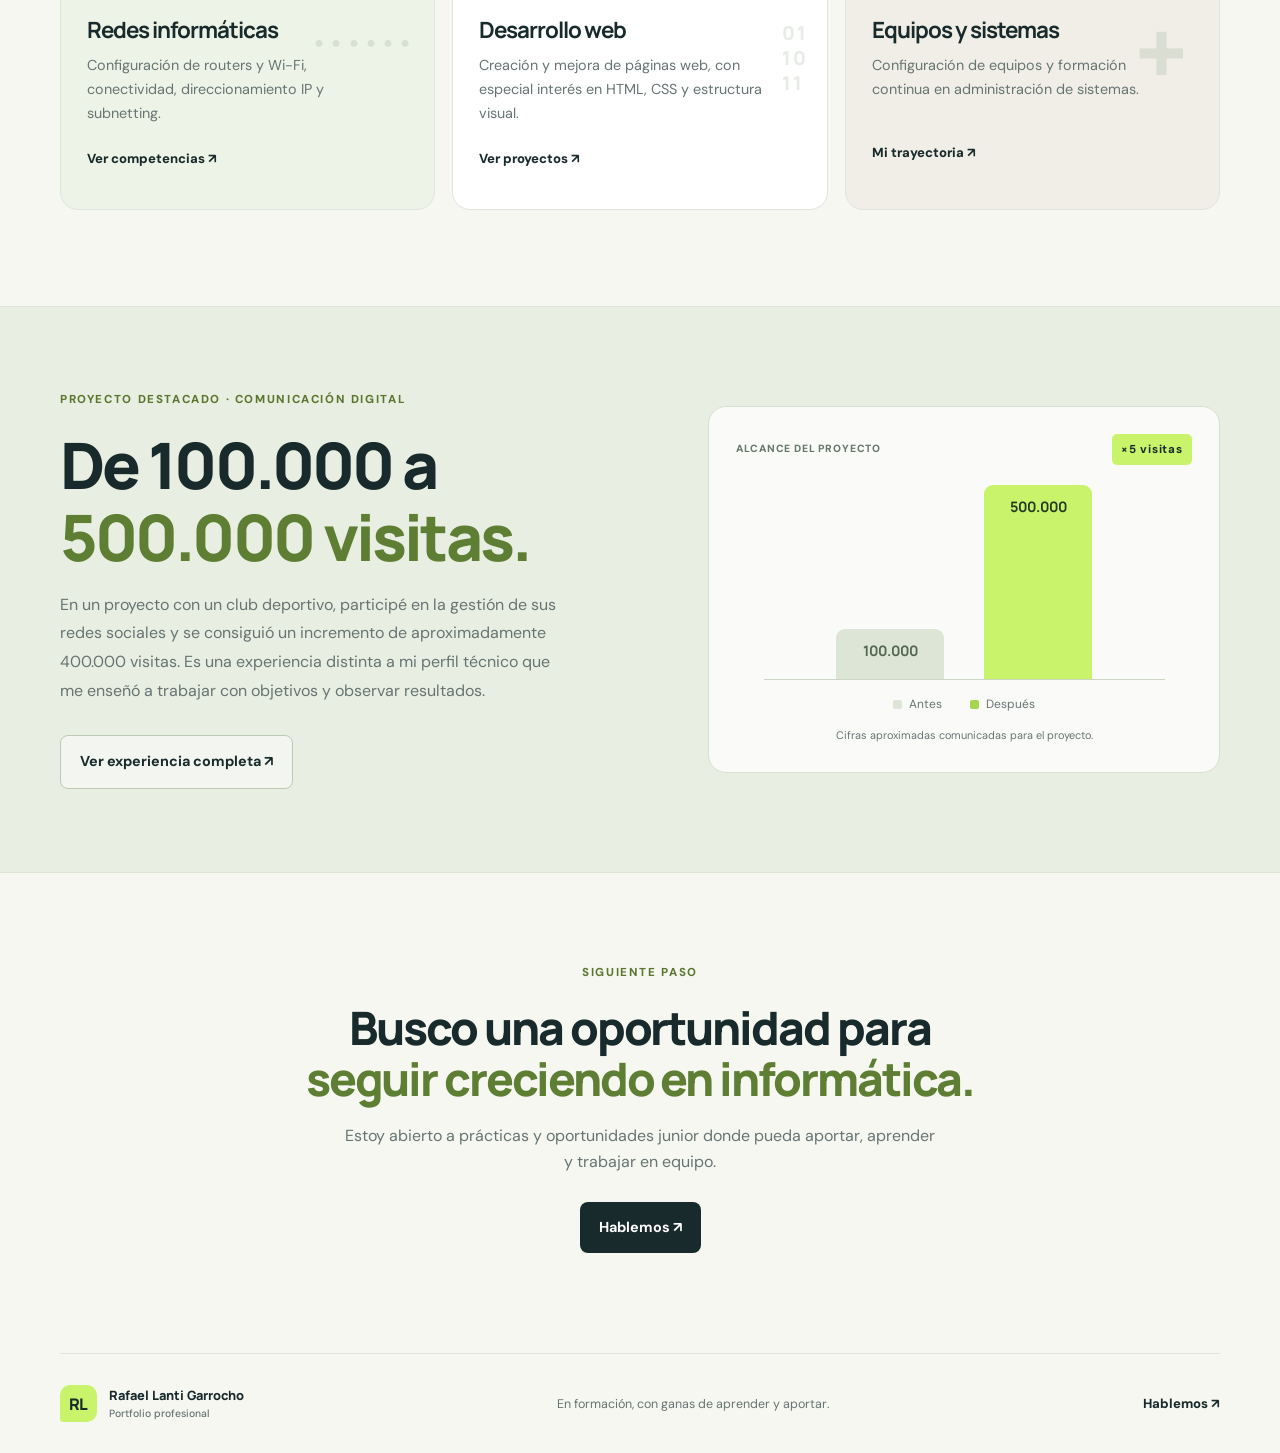
==== commit 53cd5bce: "Add files via upload" ====
--- a/index.html
+++ b/index.html
@@ -1,5 +1,5 @@
 <!DOCTYPE html>
-<html lang="es"><head><meta charset="UTF-8"><meta name="viewport" content="width=device-width, initial-scale=1.0"><meta name="description" content="Portfolio de Rafael Lanti Garrocho, estudiante de ASIR interesado en sistemas, redes informáticas y desarrollo web."><title>Inicio | Rafael Lanti Garrocho</title><link rel="stylesheet" href="css/styles.css"></head>
+<html lang="es"><head><meta charset="UTF-8"><meta name="viewport" content="width=device-width, initial-scale=1.0"><meta name="description" content="Portfolio de Rafael Lanti Garrocho, estudiante de ASIR interesado en sistemas, redes informáticas y desarrollo web."><title>Inicio | Rafael Lanti Garrocho</title><link rel="stylesheet" href="css/styles.css">\n<link rel="stylesheet" href="css/paginas/index.css"></head>
 <body><header class="site-header">
 <a class="brand" href="index.html"><span class="brand-mark">RL</span><span class="brand-name">Rafael Lanti Garrocho<small>Informática · Sistemas · Redes</small></span></a>
 <nav class="nav" aria-label="Navegación principal">
@@ -12,10 +12,14 @@
 <div class="hero-buttons"><a class="button button-dark" href="proyectos.html">Explorar proyectos ↗</a><a class="text-link" href="contacto.html">Contactar conmigo →</a></div>
 <div class="hero-proof"><span class="proof-icon">↗</span><p><strong>Experiencia práctica</strong><br>Prácticas en dos ayuntamientos y una empresa privada.</p></div>
 </div>
-<div class="hero-visual" aria-label="Ilustración de infraestructura informática y desarrollo web">
-<div class="visual-label label-top"><i></i> SISTEMAS CONECTADOS</div><div class="network-art"><div class="network-ring ring-a"></div><div class="network-ring ring-b"></div><div class="connection c1"></div><div class="connection c2"></div><div class="connection c3"></div><div class="connection c4"></div>
-<div class="node node-router"><span>⌁</span><b>ROUTER</b><small>Conexión</small></div><div class="node node-wifi"><span>)))</span><b>WI-FI</b><small>Conectividad</small></div><div class="node node-pc"><span>▣</span><b>EQUIPOS</b><small>Configuración</small></div><div class="node node-code"><span>&lt;/&gt;</span><b>WEB</b><small>HTML · CSS</small></div><div class="network-center"><b>RL</b><small>IT &amp; WEB</small></div></div>
-<div class="visual-label label-bottom">APRENDER · CONFIGURAR · MEJORAR</div></div></section>
+<div class="hero-visual hero-portrait">
+<div class="portrait-frame">
+  <!-- Sustituye la ruta por el nombre de tu foto. Guarda la imagen en la carpeta images. -->
+  <img class="profile-photo" src="images/mi-foto.jpg" alt="Fotografía de Rafael Lanti Garrocho">
+  <div class="portrait-caption"><span class="portrait-dot"></span> DISPONIBLE PARA APRENDER Y COLABORAR</div>
+</div>
+<div class="portrait-note"><strong>Rafael Lanti Garrocho</strong><span>ASIR · Sistemas · Redes · Desarrollo web</span></div>
+</div></section>
 <section class="stat-strip"><div class="wrap stat-grid"><div class="stat-item"><strong>ASIR</strong><span>Formación actual</span></div><div class="stat-item"><strong>3</strong><span>Entornos de prácticas</span></div><div class="stat-item"><strong>+400.000</strong><span>Visitas adicionales en un proyecto de club deportivo</span></div></div></section>
 <section class="section wrap"><div class="section-intro"><div><p class="eyebrow">ÁREAS DE INTERÉS</p><h2>Una base técnica con<br><span>mentalidad de aprendizaje.</span></h2></div><p>Me gusta entender cómo funcionan las cosas, investigar cuando aparece un reto y encontrar soluciones prácticas.</p></div>
 <div class="area-grid"><article class="area-card area-network"><div class="area-top"><span class="area-icon">⌁</span><small>01 / INFRAESTRUCTURA</small></div><h3>Redes informáticas</h3><p>Configuración de routers y Wi-Fi, conectividad, direccionamiento IP y subnetting.</p><a href="habilidades.html">Ver competencias ↗</a><span class="card-decoration">······</span></article>
--- a/css/styles.css
+++ b/css/styles.css
@@ -28,3 +28,16 @@
 /* Adaptación a móvil */
 @media(max-width:960px){.site-header{align-items:flex-start;flex-direction:column;justify-content:center;padding-block:20px;gap:17px}.nav{justify-content:flex-start}.hero{grid-template-columns:1fr;gap:35px;padding-block:60px}.hero-copy{max-width:760px}.hero-visual{min-height:420px}.highlight-layout{gap:35px}.about-layout{gap:40px}.project{grid-template-columns:.8fr 1.2fr}.method-steps article{grid-template-columns:35px 48px 1fr}.method-steps article>small{display:none}}
 @media(max-width:680px){.wrap,.site-header,.site-footer{width:calc(100% - 32px)}.site-header{min-height:auto}.nav{gap:3px}.nav a{padding:8px;font-size:.76rem}.nav .nav-contact{margin-left:0}.hero{padding-block:48px}.hero h1,.inner-hero h1{font-size:clamp(2.6rem,12vw,4rem)}.hero-intro,.inner-lead{font-size:1rem}.hero-visual{min-height:365px}.network-art{transform:scale(.88)}.label-top{left:15px;top:18px}.label-bottom{left:15px;bottom:15px;font-size:.53rem}.node{width:91px;height:87px}.node-router,.node-pc{left:calc(50% - 45px)}.node-router{top:40px}.node-pc{bottom:18px}.node-wifi{right:1%;top:135px}.node-code{left:1%;top:135px}.ring-a{width:250px;height:250px}.ring-b{width:180px;height:180px}.stat-grid{grid-template-columns:1fr;padding-block:12px}.stat-item,.stat-item:first-child{padding:17px 0;border-right:0;border-bottom:1px solid #ffffff26}.stat-item:last-child{border-bottom:0}.section{padding-block:66px}.section-intro{display:block}.section-intro>p{margin-top:20px}.area-grid,.skills-grid,.highlight-layout,.about-layout,.contact-layout{grid-template-columns:1fr}.area-card{min-height:275px}.project-highlight{padding-block:65px}.highlight-visual{padding:20px}.chart{height:190px;gap:25px}.final-cta{padding-block:65px 75px}.inner-hero{padding-block:52px 20px}.about-layout{padding-top:25px}.portrait-placeholder{min-height:240px}.education-list article{grid-template-columns:1fr 22px;gap:8px}.education-list article>small{grid-column:1/-1}.skill-card{padding:23px}.project{grid-template-columns:1fr}.project-art{min-height:300px}.project-content{padding:24px}.project-art-growth{min-height:320px}.method-steps article{grid-template-columns:28px 43px 1fr;gap:12px;padding-block:20px}.method-symbol{width:41px;height:41px}.method-steps h3{font-size:1rem}.method-steps p{font-size:.82rem}.method-callout{padding:25px;gap:12px;margin-bottom:65px}.method-callout>span{font-size:3.5rem}.contact-layout{padding-top:25px;gap:30px;padding-bottom:70px}.contact-main h2{font-size:2.5rem}.social-panel{padding:22px}.email-button{gap:10px;padding:12px}.email-button strong{font-size:.78rem}.site-footer{flex-wrap:wrap;padding-block:20px}.site-footer>p{order:3;width:100%}}
+
+/* FOTO DE PERFIL — Inicio
+   Cambia el tamaño desde --portrait-size y conserva object-fit: cover
+   para que la fotografía rellene el marco sin deformarse. */
+.hero-portrait{display:flex;flex-direction:column;align-items:center;justify-content:center;gap:18px;min-width:0}
+.portrait-frame{position:relative;width:min(100%,390px);aspect-ratio:4/5;padding:12px;background:var(--white);border:1px solid var(--line);border-radius:24px;box-shadow:0 24px 60px rgba(24,42,43,.12);transform:rotate(1.5deg)}
+.profile-photo{display:block;width:100%;height:100%;min-height:360px;object-fit:cover;object-position:center;border-radius:16px;background:var(--soft)}
+.portrait-caption{position:absolute;left:24px;right:24px;bottom:24px;padding:12px 14px;border-radius:10px;background:rgba(255,255,255,.94);color:var(--ink);font-size:.68rem;font-weight:800;letter-spacing:.07em;box-shadow:0 8px 24px rgba(0,0,0,.08)}
+.portrait-dot{display:inline-block;width:8px;height:8px;margin-right:8px;border-radius:50%;background:#83ae3b}
+.portrait-note{display:flex;flex-direction:column;gap:3px;text-align:center}
+.portrait-note strong{font:800 1rem 'Manrope',sans-serif}
+.portrait-note span{color:var(--muted);font-size:.82rem}
+@media(max-width:760px){.hero-portrait{margin-top:8px}.portrait-frame{width:min(82%,340px)}.profile-photo{min-height:300px}}
--- a/css/paginas/index.css
+++ b/css/paginas/index.css
@@ -0,0 +1,3 @@
+/* ESTILOS EXCLUSIVOS DE INICIO
+   Añade aquí cambios que solo deban afectar a esta página.
+   Los estilos generales están en ../styles.css. */
